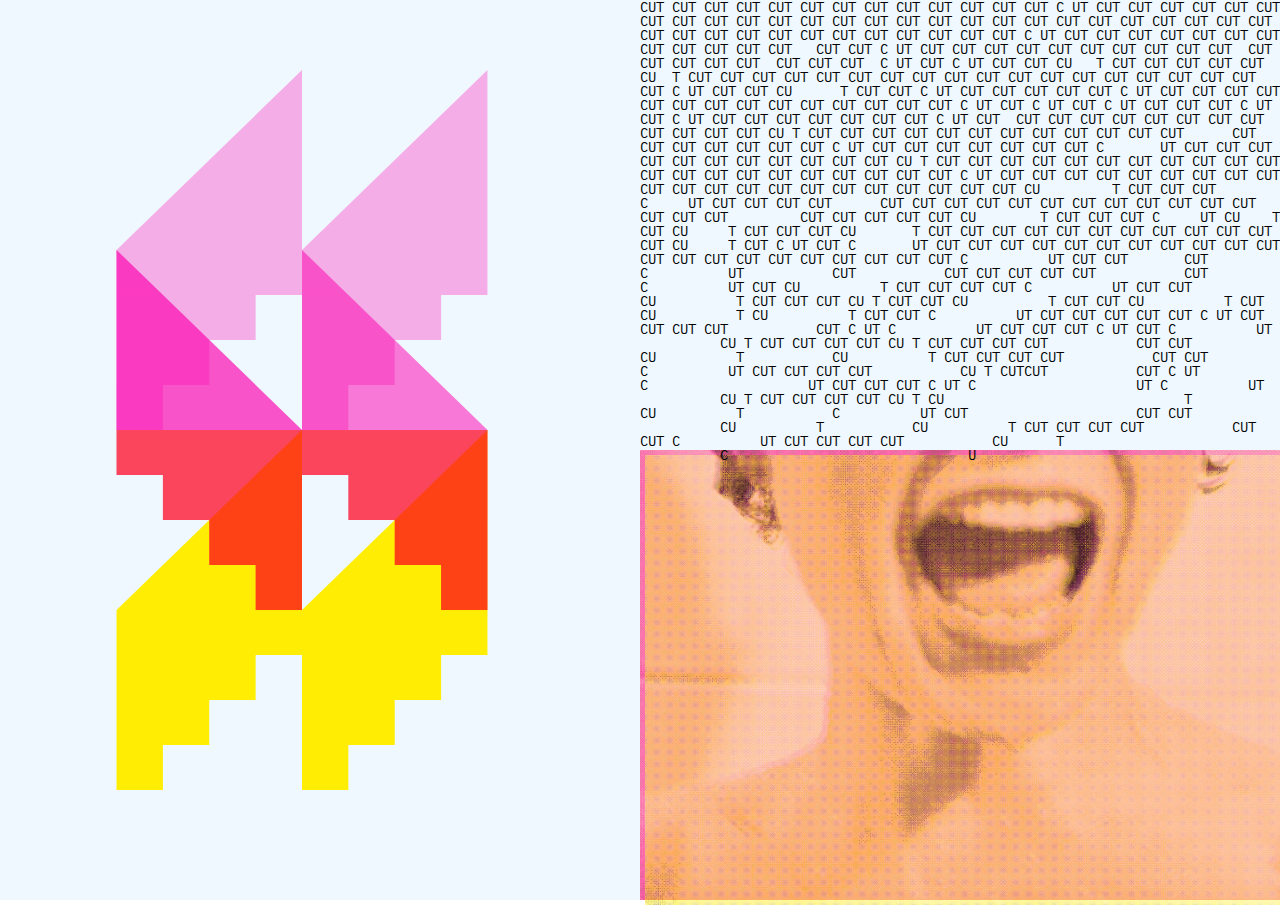
==== index.html @ f13eb5d1 "redesigned with flex instead of grid" ====
<!DOCTYPE html>
<html lang="en">
  <head>
    <meta charset="UTF-8" />
    <meta http-equiv="X-UA-Compatible" content="IE=edge" />
    <meta name="viewport" content="width=device-width, initial-scale=1.0" />
    <link rel="stylesheet" href="css/reset.css" />
    <link rel="stylesheet" href="css/styles.css" />

<title>knife</title>

<link rel="preconnect" href="https://fonts.googleapis.com">
<link rel="preconnect" href="https://fonts.gstatic.com" crossorigin>
<link href="https://fonts.googleapis.com/css2?family=IBM+Plex+Mono:wght@300&display=swap" rel="stylesheet">
  
<body>
    <div class="content-left">
      <svg id="knife" width="80vw" height="80vh" viewBox="0 0 205.38 398.67">
  
  <rect class="yellow" y="373.75" width="25.67" height="24.92"/>
    <rect class="yellow" y="348.84" width="51.34" height="24.92"/>
    <rect class="yellow" y="323.92" width="77.02" height="24.92"/>
    <rect class="yellow" y="299" width="102.69" height="24.92"/>
    <polygon class="yellow" points="0 299 102.69 299 102.69 199.34 0 299"/>
    <rect class="yellow" x="102.69" y="373.75" width="25.67" height="24.92"/>
    <rect class="yellow" x="102.69" y="348.84" width="51.34" height="24.92"/>
    <rect class="yellow" x="102.69" y="323.92" width="77.02" height="24.92"/>
    <rect class="yellow" x="102.69" y="299" width="102.69" height="24.92"/>
    <polygon class="yellow" points="102.69 299 205.38 299 205.38 199.34 102.69 299"/>
  
  <rect class="pink" x="77.02" y="274.09" width="25.67" height="24.92"/>
    <rect class="pink" x="51.34" y="249.17" width="51.34" height="24.92"/>
    <rect class="pink" x="25.67" y="224.25" width="77.02" height="24.92"/>
    <rect class="pink" y="199.34" width="102.69" height="24.92"/>
    <polygon class="pink" points="0 199.34 102.69 199.34 0 99.67 0 199.34"/>
    <rect class="pink" x="179.7" y="274.09" width="25.67" height="24.92"/>
    <rect class="pink" x="154.03" y="249.17" width="51.34" height="24.92"/>
    <rect class="pink" x="128.36" y="224.25" width="77.02" height="24.92"/>
    <rect class="pink" x="102.69" y="199.34" width="102.69" height="24.92"/>
    <polygon class="pink" points="102.69 199.34 205.38 199.34 102.69 99.67 102.69 199.34"/>

  <polygon class="pink" points="0 199.34 102.69 199.34 0 99.67 0 199.34"/>
    <rect class="pink" y="174.42" width="25.67" height="24.92"/>
    <rect class="pink" y="149.5" width="51.34" height="24.92"/>
    <rect class="pink" y="124.58" width="77.02" height="24.92"/>
    <rect class="pink" y="99.67" width="102.69" height="24.92"/>
    <polygon class="pink" points="102.69 0 0 99.67 102.69 99.67 102.69 0"/>
  
  <polygon class="pink" points="102.69 199.34 205.38 199.34 102.69 99.67 102.69 199.34"/>
  <rect class="pink" x="102.69" y="174.42" width="25.67" height="24.92"/>
  <rect class="pink" x="102.69" y="149.5" width="51.34" height="24.92"/>
  <rect class="pink" x="102.69" y="124.58" width="77.02" height="24.92"/>
  <rect class="pink" x="102.69" y="99.67" width="102.69" height="24.92"/>
  <polygon class="pink" points="205.38 0 102.69 99.67 205.38 99.67 205.38 0"/>
  <polyline class="pink" points="102.69 199.34 0 199.34 0 99.67"/>
  
  <rect class="orange" x="77.02" y="274.09" width="25.67" height="24.92"/>
  <rect class="orange" x="51.34" y="249.17" width="51.34" height="24.92"/>
  <rect class="orange" x="25.67" y="224.25" width="77.02" height="24.92"/>
  <rect class="orange" y="199.34" width="102.69" height="24.92"/>
  <rect class="orange" x="179.7" y="274.09" width="25.67" height="24.92"/>
  <rect class="orange" x="154.03" y="249.17" width="51.34" height="24.92"/>
  <rect class="orange" x="128.36" y="224.25" width="77.02" height="24.92"/>
  <rect class="orange" x="102.69" y="199.34" width="102.69" height="24.92"/>

      </svg>
    </div>

    <div class="outer">
      <div class="cut">CUT CUT CUT CUT CUT CUT CUT CUT CUT CUT CUT CUT CUT C
          UT CUT CUT CUT CUT CUT CUT CUT CUT CUT CUT CUT CUT CUT CUT CUT CUT CUT CUT 
          CUT CUT CUT CUT CUT CUT CUT CUT CUT CUT CUT CUT CUT CUT CUT CUT CUT CUT CUT CUT C&nbspUT CUT CUT CUT 
          CUT CUT CUT CUT CUT CUT CUT CUT CUT &nbsp CUT CUT C&nbspUT CUT CUT CUT CUT CUT CUT CUT CUT CUT CUT &nbspCUT 
          CUT CUT CUT CUT &nbspCUT CUT CUT&nbsp C&nbspUT CUT C&nbspUT CUT CUT CU&nbsp&nbsp&nbspT CUT CUT CUT CUT CUT CU&nbsp&nbspT CUT 
          CUT CUT CUT CUT CUT CUT CUT CUT CUT CUT CUT CUT CUT CUT CUT CUT CUT CUT C&nbspUT CUT CUT CU&nbsp&nbsp&nbsp&nbsp&nbsp&nbspT 
          CUT CUT C&nbspUT CUT CUT CUT CUT CUT C&nbspUT CUT CUT CUT CUT CUT CUT CUT CUT CUT CUT CUT CUT CUT CUT C
          UT CUT C&nbspUT CUT C&nbspUT CUT CUT CUT C&nbspUT CUT C&nbspUT CUT CUT CUT CUT 
          CUT CUT CUT C&nbspUT CUT&nbsp CUT CUT CUT CUT CUT CUT CUT CUT CUT CUT CUT CUT CU
          T CUT CUT CUT CUT CUT CUT CUT CUT CUT CUT CUT CUT&nbsp&nbsp&nbsp&nbsp&nbsp&nbspCUT CUT CUT CUT CUT CUT CUT C
          UT CUT CUT CUT CUT CUT CUT CUT C&nbsp&nbsp&nbsp&nbsp&nbsp&nbsp&nbspUT CUT CUT CUT CUT CUT CUT CUT CUT CUT CUT CUT CU
          T CUT CUT CUT CUT CUT CUT CUT CUT CUT CUT CUT CUT CUT CUT CUT CUT CUT CUT CUT CUT CUT C
          UT CUT CUT CUT CUT CUT CUT CUT CUT CUT CUT CUT CUT CUT CUT CUT CUT CUT CUT CUT CUT CUT CU
          &nbsp&nbsp&nbsp&nbsp&nbsp&nbsp&nbsp&nbspT CUT CUT CUT C&nbsp&nbsp&nbsp&nbsp&nbspUT CUT CUT CUT CUT 
          &nbsp&nbsp&nbsp&nbsp&nbspCUT CUT CUT CUT CUT CUT CUT CUT CUT CUT CUT CUT CUT CUT 
          CUT &nbsp&nbsp&nbsp&nbsp&nbsp&nbsp&nbsp
          CUT CUT CUT CUT CUT CU&nbsp&nbsp&nbsp&nbsp&nbsp&nbsp&nbsp&nbspT CUT CUT CUT C&nbsp&nbsp&nbsp&nbsp&nbspUT CU&nbsp&nbsp&nbsp&nbspT CUT CU&nbsp&nbsp&nbsp&nbsp&nbspT CUT CUT CUT CU&nbsp&nbsp&nbsp&nbsp&nbsp&nbsp&nbspT CUT CUT CUT CUT CUT CUT 
          CUT CUT CUT 
          CUT CUT CUT CU&nbsp&nbsp&nbsp&nbsp&nbspT CUT C&nbspUT CUT C&nbsp&nbsp&nbsp&nbsp&nbsp&nbsp&nbspUT CUT CUT CUT CUT CUT CUT CUT CUT CUT CUT CUT CUT CUT CUT CUT CUT CUT CUT 
          CUT CUT CUT C&nbsp&nbsp&nbsp&nbsp&nbsp&nbsp&nbsp&nbsp&nbsp&nbspUT CUT CUT &nbsp&nbsp&nbsp&nbsp&nbsp&nbspCUT C&nbsp&nbsp&nbsp&nbsp&nbsp&nbsp&nbsp&nbsp&nbsp&nbspUT &nbsp&nbsp&nbsp&nbsp&nbsp&nbsp&nbsp&nbsp&nbsp&nbspCUT&nbsp&nbsp&nbsp&nbsp&nbsp&nbsp&nbsp&nbsp&nbsp&nbsp
          CUT CUT CUT CUT CUT&nbsp&nbsp&nbsp&nbsp&nbsp&nbsp&nbsp&nbsp&nbsp&nbsp CUT C&nbsp&nbsp&nbsp&nbsp&nbsp&nbsp&nbsp&nbsp&nbsp&nbspUT CUT CU&nbsp&nbsp&nbsp&nbsp&nbsp&nbsp&nbsp&nbsp&nbsp&nbspT CUT CUT CUT CUT C&nbsp&nbsp&nbsp&nbsp&nbsp&nbsp&nbsp&nbsp&nbsp&nbspUT CUT CUT CU&nbsp&nbsp&nbsp&nbsp&nbsp&nbsp&nbsp&nbsp&nbsp&nbspT CUT CUT CUT CU
          T CUT CUT CU&nbsp&nbsp&nbsp&nbsp&nbsp&nbsp&nbsp&nbsp&nbsp&nbspT CUT CUT CU&nbsp&nbsp&nbsp&nbsp&nbsp&nbsp&nbsp&nbsp&nbsp&nbspT CUT CU&nbsp&nbsp&nbsp&nbsp&nbsp&nbsp&nbsp&nbsp&nbsp&nbspT CU&nbsp&nbsp&nbsp&nbsp&nbsp&nbsp&nbsp&nbsp&nbsp&nbspT	 CUT CUT C&nbsp&nbsp&nbsp&nbsp&nbsp&nbsp&nbsp&nbsp&nbsp&nbspUT CUT CUT 					CUT CUT CUT C
          UT CUT CUT CUT 	CUT&nbsp&nbsp&nbsp&nbsp&nbsp&nbsp&nbsp&nbsp&nbsp&nbsp CUT C	UT C&nbsp&nbsp&nbsp&nbsp&nbsp&nbsp&nbsp&nbsp&nbsp&nbspUT CUT CUT CUT C	UT CUT C&nbsp&nbsp&nbsp&nbsp&nbsp&nbsp&nbsp&nbsp&nbsp&nbspUT &nbsp&nbsp&nbsp&nbsp&nbsp&nbsp&nbsp&nbsp&nbsp&nbspCU		T CUT CUT CUT CUT CU
          T CUT CUT CUT CUT&nbsp&nbsp&nbsp&nbsp&nbsp&nbsp&nbsp&nbsp&nbsp&nbsp CUT CUT CU&nbsp&nbsp&nbsp&nbsp&nbsp&nbsp&nbsp&nbsp&nbsp&nbspT &nbsp&nbsp&nbsp&nbsp&nbsp&nbsp&nbsp&nbsp&nbsp&nbspCU&nbsp&nbsp&nbsp&nbsp&nbsp&nbsp&nbsp&nbsp&nbsp&nbspT CUT CUT CUT CUT&nbsp&nbsp&nbsp&nbsp&nbsp&nbsp&nbsp&nbsp&nbsp&nbsp CUT 	CUT C&nbsp&nbsp&nbsp&nbsp&nbsp&nbsp&nbsp&nbsp&nbsp&nbspUT CUT CUT CUT CUT&nbsp&nbsp&nbsp&nbsp&nbsp&nbsp&nbsp&nbsp&nbsp&nbsp
           CU				T CUTCUT&nbsp&nbsp&nbsp&nbsp&nbsp&nbsp&nbsp&nbsp&nbsp&nbsp CUT C	UT C&nbsp&nbsp&nbsp&nbsp&nbsp&nbsp&nbsp&nbsp&nbsp&nbsp&nbsp&nbsp&nbsp&nbsp&nbsp&nbsp&nbsp&nbsp&nbsp&nbspUT CUT CUT CUT C	UT C&nbsp&nbsp&nbsp&nbsp&nbsp&nbsp&nbsp&nbsp&nbsp&nbsp&nbsp&nbsp&nbsp&nbsp&nbsp&nbsp&nbsp&nbsp&nbsp&nbspUT C&nbsp&nbsp&nbsp&nbsp&nbsp&nbsp&nbsp&nbsp&nbsp&nbspUT &nbsp&nbsp&nbsp&nbsp&nbsp&nbsp&nbsp&nbsp&nbsp&nbspCU		T CUT CUT CUT CUT CU
           T CU&nbsp&nbsp&nbsp&nbsp&nbsp&nbsp&nbsp&nbsp&nbsp&nbsp&nbsp&nbsp&nbsp&nbsp&nbsp&nbsp&nbsp&nbsp&nbsp&nbsp&nbsp&nbsp&nbsp&nbsp&nbsp&nbsp&nbsp&nbsp&nbsp&nbspT CU&nbsp&nbsp&nbsp&nbsp&nbsp&nbsp&nbsp&nbsp&nbsp&nbspT&nbsp&nbsp&nbsp&nbsp&nbsp&nbsp&nbsp&nbsp&nbsp&nbsp C&nbsp&nbsp&nbsp&nbsp&nbsp&nbsp&nbsp&nbsp&nbsp&nbspUT CUT&nbsp&nbsp&nbsp&nbsp&nbsp&nbsp&nbsp&nbsp&nbsp&nbsp&nbsp&nbsp&nbsp&nbsp&nbsp&nbsp&nbsp&nbsp&nbsp&nbsp CUT CUT &nbsp&nbsp&nbsp&nbsp&nbsp&nbsp&nbsp&nbsp&nbsp&nbspCU&nbsp&nbsp&nbsp&nbsp&nbsp&nbsp&nbsp&nbsp&nbsp&nbspT &nbsp&nbsp&nbsp&nbsp&nbsp&nbsp&nbsp&nbsp&nbsp&nbspCU&nbsp&nbsp&nbsp&nbsp&nbsp&nbsp&nbsp&nbsp&nbsp&nbspT CUT CUT CUT CUT&nbsp&nbsp&nbsp&nbsp&nbsp&nbsp&nbsp&nbsp&nbsp&nbsp CUT 	CUT C&nbsp&nbsp&nbsp&nbsp&nbsp&nbsp&nbsp&nbsp&nbsp&nbspUT CUT CUT CUT CUT&nbsp&nbsp&nbsp&nbsp&nbsp&nbsp&nbsp&nbsp&nbsp&nbsp
            CU				&nbsp&nbsp&nbsp&nbsp
            T &nbsp&nbsp&nbsp&nbsp&nbsp&nbsp&nbsp&nbsp&nbsp&nbspC&nbsp&nbsp&nbsp&nbsp&nbsp&nbsp&nbsp&nbsp&nbsp&nbsp&nbsp&nbsp&nbsp&nbsp&nbsp&nbsp&nbsp&nbsp&nbsp&nbsp&nbsp&nbsp&nbsp&nbsp&nbsp&nbsp&nbsp&nbsp&nbsp&nbspU&nbsp&nbsp&nbsp&nbsp&nbsp&nbsp&nbsp&nbsp&nbsp&nbsp&nbsp&nbsp&nbsp&nbsp&nbsp&nbsp&nbsp&nbsp&nbsp&nbsp&nbsp&nbsp&nbsp&nbsp&nbsp&nbsp&nbsp&nbsp&nbsp&nbsp&nbsp&nbsp&nbsp&nbsp&nbsp&nbsp&nbsp&nbsp&nbsp&nbsp&nbsp&nbsp&nbsp&nbsp&nbsp&nbsp&nbsp&nbsp&nbsp&nbsp</div>
        </div>
      <!-- </div> -->
    <div class="inner-pink">
      <img class="scream-pink" src="img/pink-scream.png" />
      <div class="inner-yellow">
      <img class="scream-yellow" src="img/yellow-scream.png" />
    </div>
  </div>

  </body>
</html>
---- css/styles.css ----
body {
    /* cursor: url('knife-smaller.png'), auto !important; */
    display: flex;
    font-family: 'IBM Plex Mono', monospace;
    font-size: 14px;
}

.content-left{
    width: 50vw;
    height: 100vh;
    background-color: aliceblue;

}

.outer{
    height: 100vh;
    width: 50vw;
    background-color: aliceblue;
    flex-direction: column;
    display: flex;
    flex-direction: column;
}

.inner-pink{
    position: absolute; bottom: 0; right: 0;
    background-color: #ff5aac;
    height: 50vh;
    width: 50vw;
}

.inner-yellow{
    position: absolute; bottom: 0; right: 0;
    background-color: rgba(224, 231, 34, .1);
    height: 50vh;
    width: 50vw;
}

.cut{
    z-index: 100;
    height: inherit;
}

#knife {
    transform: translate(-210px, 70px); 
  }

.scream-pink{
    display: flex;
    /* can't figure out aspect ratio */
    /* max-width:800px;
    max-height:600px; */
    opacity: .5;
    width: 100%;
    height: 50vh;
  }


  .scream-yellow{
    transform: translate(5px, 5px);
    display: flex;
    opacity: .5;
    width: 100%;
    height: 50vh;
  }

  .inner-yellow:hover{
    opacity: 0;
    transition: 0.5s;
  }

.yellow{
    fill: #ffee00;
    opacity: .99;
}

.pink{
    fill:#ff00ae;
    opacity: .3;
}

.orange{
    fill:#ff0000;
    opacity: .6;
}
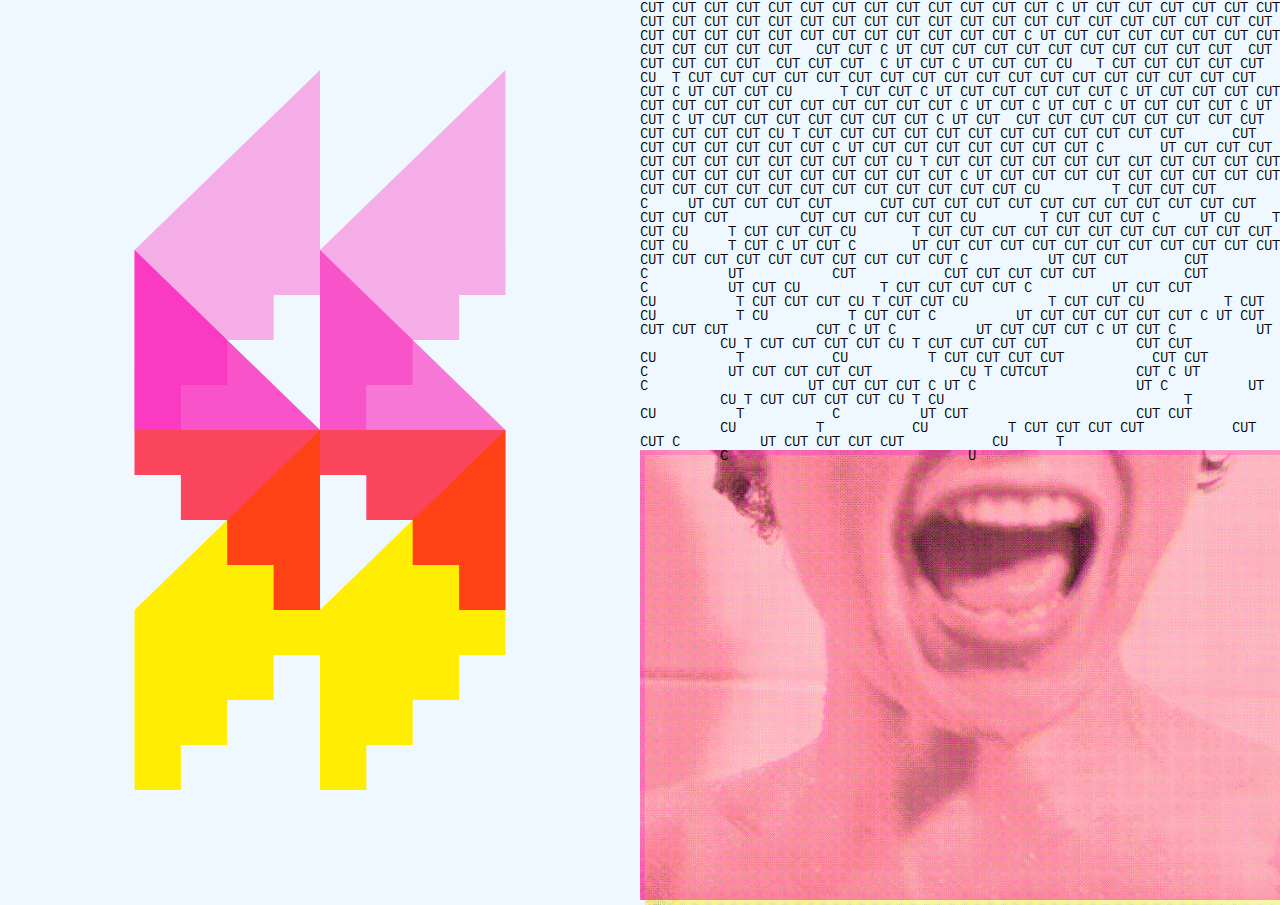
==== commit a42e2677: "added media query" ====
--- a/index.html
+++ b/index.html
@@ -14,6 +14,7 @@
 <link href="https://fonts.googleapis.com/css2?family=IBM+Plex+Mono:wght@300&display=swap" rel="stylesheet">
   
 <body>
+  <div class="desktop">
     <div class="content-left">
       <svg id="knife" width="80vw" height="80vh" viewBox="0 0 205.38 398.67">
   
@@ -65,7 +66,6 @@
 
       </svg>
     </div>
-
     <div class="outer">
       <div class="cut">CUT CUT CUT CUT CUT CUT CUT CUT CUT CUT CUT CUT CUT C
           UT CUT CUT CUT CUT CUT CUT CUT CUT CUT CUT CUT CUT CUT CUT CUT CUT CUT CUT 
@@ -96,13 +96,14 @@
             CU				&nbsp&nbsp&nbsp&nbsp
             T &nbsp&nbsp&nbsp&nbsp&nbsp&nbsp&nbsp&nbsp&nbsp&nbspC&nbsp&nbsp&nbsp&nbsp&nbsp&nbsp&nbsp&nbsp&nbsp&nbsp&nbsp&nbsp&nbsp&nbsp&nbsp&nbsp&nbsp&nbsp&nbsp&nbsp&nbsp&nbsp&nbsp&nbsp&nbsp&nbsp&nbsp&nbsp&nbsp&nbspU&nbsp&nbsp&nbsp&nbsp&nbsp&nbsp&nbsp&nbsp&nbsp&nbsp&nbsp&nbsp&nbsp&nbsp&nbsp&nbsp&nbsp&nbsp&nbsp&nbsp&nbsp&nbsp&nbsp&nbsp&nbsp&nbsp&nbsp&nbsp&nbsp&nbsp&nbsp&nbsp&nbsp&nbsp&nbsp&nbsp&nbsp&nbsp&nbsp&nbsp&nbsp&nbsp&nbsp&nbsp&nbsp&nbsp&nbsp&nbsp&nbsp&nbsp</div>
         </div>
-      <!-- </div> -->
     <div class="inner-pink">
       <img class="scream-pink" src="img/pink-scream.png" />
       <div class="inner-yellow">
       <img class="scream-yellow" src="img/yellow-scream.png" />
     </div>
   </div>
+</div>
 
-  </body>
+
+</body>
 </html>
--- a/css/styles.css
+++ b/css/styles.css
@@ -1,5 +1,6 @@
 body {
     /* cursor: url('knife-smaller.png'), auto !important; */
+    background-color: aliceblue;
     display: flex;
     font-family: 'IBM Plex Mono', monospace;
     font-size: 14px;
@@ -9,19 +10,21 @@
     width: 50vw;
     height: 100vh;
     background-color: aliceblue;
+    flex-direction: row;
+    display: flex;
+    float:left ;
 
 }
 
 .outer{
     height: 100vh;
     width: 50vw;
-    background-color: aliceblue;
-    flex-direction: column;
-    display: flex;
-    flex-direction: column;
+    float: right;
+
 }
 
 .inner-pink{
+    z-index: -2;
     position: absolute; bottom: 0; right: 0;
     background-color: #ff5aac;
     height: 50vh;
@@ -29,6 +32,7 @@
 }
 
 .inner-yellow{
+    z-index: -2;
     position: absolute; bottom: 0; right: 0;
     background-color: rgba(224, 231, 34, .1);
     height: 50vh;
@@ -37,11 +41,10 @@
 
 .cut{
     z-index: 100;
-    height: inherit;
 }
 
 #knife {
-    transform: translate(-210px, 70px); 
+    transform: translate(0px, 70px); 
   }
 
 .scream-pink{
@@ -83,3 +86,82 @@
     opacity: .6;
 }
 
+@media (max-width: 800px){
+
+    body{
+        background-color: black;
+    }
+
+    #knife{
+    transform: translate(70px, 20px); 
+    background-color: black;
+
+    }
+
+    .content-left{
+        background-color: black;
+        display: flex;
+        justify-content: center;
+        flex-direction: column;
+        width: 100vw;     
+    }
+
+    .outer{
+        display: flex;
+        flex-direction: column;
+        width: 100vw;
+        max-height: 400px;
+        color: white;
+    }
+
+    .scream-pink{
+        display: flex;
+        flex-direction: column;
+        opacity: .5;
+        width: 100vw;
+        height: auto;
+      }
+    
+    
+      .scream-yellow{
+        transform: translate(5px, 5px);
+        display: flex;
+        flex-direction: column;
+        opacity: .5;
+        width: 100vw;
+        height: auto;
+      }
+      .inner-pink{
+        display: flex;
+        flex-direction: column;
+        position: relative; bottom: 0;
+        background-color: #ccff00;
+        height: auto;
+        width: 100vw;
+    }
+    
+    .inner-yellow{
+        display: flex;
+        flex-direction: column;
+        position: absolute; bottom: 0;
+        background-color: #ccff00;
+        height: auto;
+        width: 100vw;
+    }
+
+    .yellow{
+        fill: #ccff00;
+        /* opacity: .8; */
+    }
+    
+    .pink{
+        fill: white;
+        opacity: .6;
+    }
+    
+    .orange{
+        fill: grey;
+        opacity: .6;
+    }
+
+}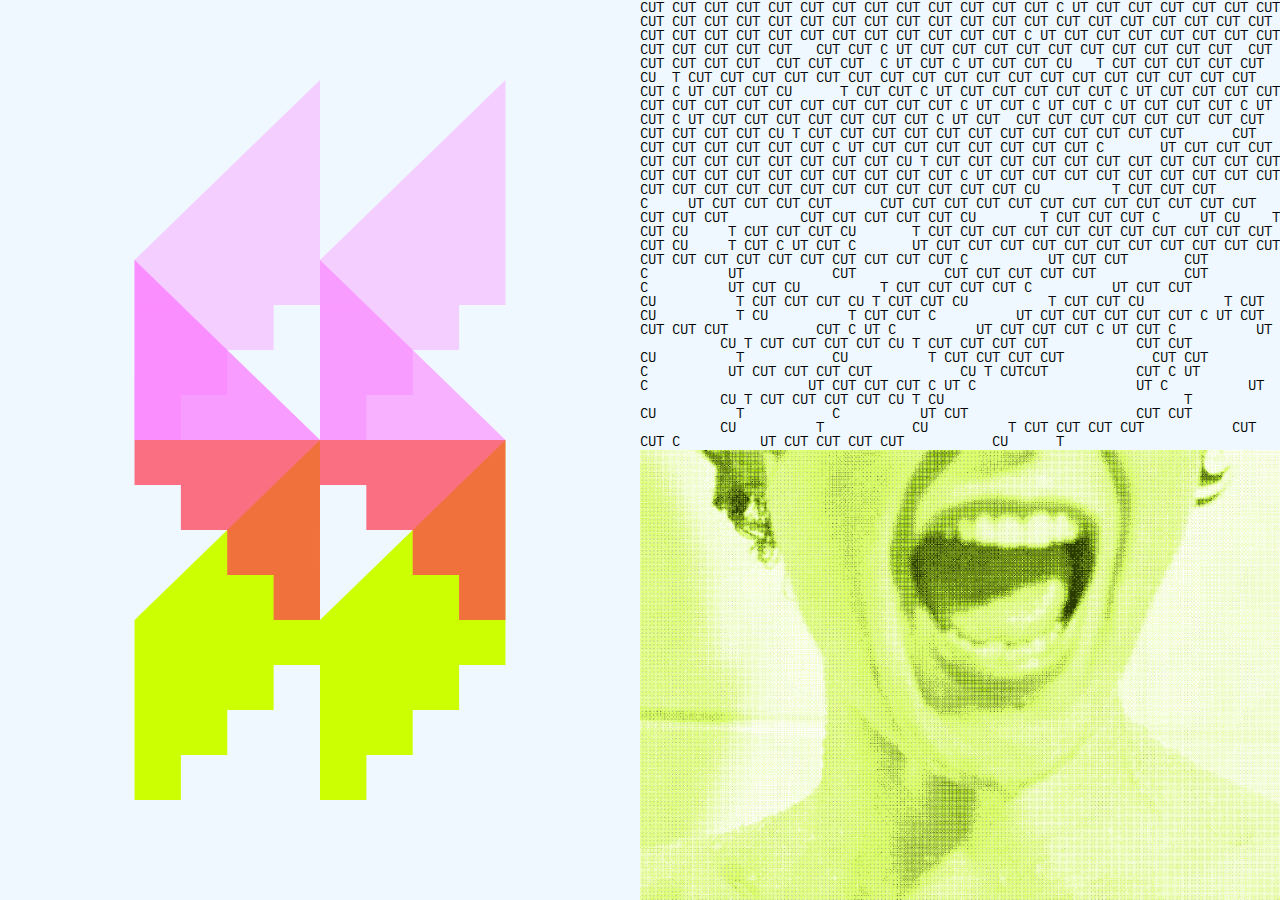
==== commit f5ce332a: "added scroll + gradient hover" ====
--- a/index.html
+++ b/index.html
@@ -1,3 +1,4 @@
+
 <!DOCTYPE html>
 <html lang="en">
   <head>
@@ -12,98 +13,164 @@
 <link rel="preconnect" href="https://fonts.googleapis.com">
 <link rel="preconnect" href="https://fonts.gstatic.com" crossorigin>
 <link href="https://fonts.googleapis.com/css2?family=IBM+Plex+Mono:wght@300&display=swap" rel="stylesheet">
-  
-<body>
-  <div class="desktop">
-    <div class="content-left">
-      <svg id="knife" width="80vw" height="80vh" viewBox="0 0 205.38 398.67">
-  
-  <rect class="yellow" y="373.75" width="25.67" height="24.92"/>
-    <rect class="yellow" y="348.84" width="51.34" height="24.92"/>
-    <rect class="yellow" y="323.92" width="77.02" height="24.92"/>
-    <rect class="yellow" y="299" width="102.69" height="24.92"/>
-    <polygon class="yellow" points="0 299 102.69 299 102.69 199.34 0 299"/>
-    <rect class="yellow" x="102.69" y="373.75" width="25.67" height="24.92"/>
-    <rect class="yellow" x="102.69" y="348.84" width="51.34" height="24.92"/>
-    <rect class="yellow" x="102.69" y="323.92" width="77.02" height="24.92"/>
-    <rect class="yellow" x="102.69" y="299" width="102.69" height="24.92"/>
-    <polygon class="yellow" points="102.69 299 205.38 299 205.38 199.34 102.69 299"/>
-  
-  <rect class="pink" x="77.02" y="274.09" width="25.67" height="24.92"/>
-    <rect class="pink" x="51.34" y="249.17" width="51.34" height="24.92"/>
-    <rect class="pink" x="25.67" y="224.25" width="77.02" height="24.92"/>
-    <rect class="pink" y="199.34" width="102.69" height="24.92"/>
-    <polygon class="pink" points="0 199.34 102.69 199.34 0 99.67 0 199.34"/>
-    <rect class="pink" x="179.7" y="274.09" width="25.67" height="24.92"/>
-    <rect class="pink" x="154.03" y="249.17" width="51.34" height="24.92"/>
-    <rect class="pink" x="128.36" y="224.25" width="77.02" height="24.92"/>
-    <rect class="pink" x="102.69" y="199.34" width="102.69" height="24.92"/>
-    <polygon class="pink" points="102.69 199.34 205.38 199.34 102.69 99.67 102.69 199.34"/>
-
-  <polygon class="pink" points="0 199.34 102.69 199.34 0 99.67 0 199.34"/>
-    <rect class="pink" y="174.42" width="25.67" height="24.92"/>
-    <rect class="pink" y="149.5" width="51.34" height="24.92"/>
-    <rect class="pink" y="124.58" width="77.02" height="24.92"/>
-    <rect class="pink" y="99.67" width="102.69" height="24.92"/>
-    <polygon class="pink" points="102.69 0 0 99.67 102.69 99.67 102.69 0"/>
-  
-  <polygon class="pink" points="102.69 199.34 205.38 199.34 102.69 99.67 102.69 199.34"/>
-  <rect class="pink" x="102.69" y="174.42" width="25.67" height="24.92"/>
-  <rect class="pink" x="102.69" y="149.5" width="51.34" height="24.92"/>
-  <rect class="pink" x="102.69" y="124.58" width="77.02" height="24.92"/>
-  <rect class="pink" x="102.69" y="99.67" width="102.69" height="24.92"/>
-  <polygon class="pink" points="205.38 0 102.69 99.67 205.38 99.67 205.38 0"/>
-  <polyline class="pink" points="102.69 199.34 0 199.34 0 99.67"/>
-  
-  <rect class="orange" x="77.02" y="274.09" width="25.67" height="24.92"/>
-  <rect class="orange" x="51.34" y="249.17" width="51.34" height="24.92"/>
-  <rect class="orange" x="25.67" y="224.25" width="77.02" height="24.92"/>
-  <rect class="orange" y="199.34" width="102.69" height="24.92"/>
-  <rect class="orange" x="179.7" y="274.09" width="25.67" height="24.92"/>
-  <rect class="orange" x="154.03" y="249.17" width="51.34" height="24.92"/>
-  <rect class="orange" x="128.36" y="224.25" width="77.02" height="24.92"/>
-  <rect class="orange" x="102.69" y="199.34" width="102.69" height="24.92"/>
-
-      </svg>
-    </div>
-    <div class="outer">
-      <div class="cut">CUT CUT CUT CUT CUT CUT CUT CUT CUT CUT CUT CUT CUT C
-          UT CUT CUT CUT CUT CUT CUT CUT CUT CUT CUT CUT CUT CUT CUT CUT CUT CUT CUT 
-          CUT CUT CUT CUT CUT CUT CUT CUT CUT CUT CUT CUT CUT CUT CUT CUT CUT CUT CUT CUT C&nbspUT CUT CUT CUT 
-          CUT CUT CUT CUT CUT CUT CUT CUT CUT &nbsp CUT CUT C&nbspUT CUT CUT CUT CUT CUT CUT CUT CUT CUT CUT &nbspCUT 
-          CUT CUT CUT CUT &nbspCUT CUT CUT&nbsp C&nbspUT CUT C&nbspUT CUT CUT CU&nbsp&nbsp&nbspT CUT CUT CUT CUT CUT CU&nbsp&nbspT CUT 
-          CUT CUT CUT CUT CUT CUT CUT CUT CUT CUT CUT CUT CUT CUT CUT CUT CUT CUT C&nbspUT CUT CUT CU&nbsp&nbsp&nbsp&nbsp&nbsp&nbspT 
-          CUT CUT C&nbspUT CUT CUT CUT CUT CUT C&nbspUT CUT CUT CUT CUT CUT CUT CUT CUT CUT CUT CUT CUT CUT CUT C
-          UT CUT C&nbspUT CUT C&nbspUT CUT CUT CUT C&nbspUT CUT C&nbspUT CUT CUT CUT CUT 
-          CUT CUT CUT C&nbspUT CUT&nbsp CUT CUT CUT CUT CUT CUT CUT CUT CUT CUT CUT CUT CU
-          T CUT CUT CUT CUT CUT CUT CUT CUT CUT CUT CUT CUT&nbsp&nbsp&nbsp&nbsp&nbsp&nbspCUT CUT CUT CUT CUT CUT CUT C
-          UT CUT CUT CUT CUT CUT CUT CUT C&nbsp&nbsp&nbsp&nbsp&nbsp&nbsp&nbspUT CUT CUT CUT CUT CUT CUT CUT CUT CUT CUT CUT CU
-          T CUT CUT CUT CUT CUT CUT CUT CUT CUT CUT CUT CUT CUT CUT CUT CUT CUT CUT CUT CUT CUT C
-          UT CUT CUT CUT CUT CUT CUT CUT CUT CUT CUT CUT CUT CUT CUT CUT CUT CUT CUT CUT CUT CUT CU
-          &nbsp&nbsp&nbsp&nbsp&nbsp&nbsp&nbsp&nbspT CUT CUT CUT C&nbsp&nbsp&nbsp&nbsp&nbspUT CUT CUT CUT CUT 
-          &nbsp&nbsp&nbsp&nbsp&nbspCUT CUT CUT CUT CUT CUT CUT CUT CUT CUT CUT CUT CUT CUT 
-          CUT &nbsp&nbsp&nbsp&nbsp&nbsp&nbsp&nbsp
-          CUT CUT CUT CUT CUT CU&nbsp&nbsp&nbsp&nbsp&nbsp&nbsp&nbsp&nbspT CUT CUT CUT C&nbsp&nbsp&nbsp&nbsp&nbspUT CU&nbsp&nbsp&nbsp&nbspT CUT CU&nbsp&nbsp&nbsp&nbsp&nbspT CUT CUT CUT CU&nbsp&nbsp&nbsp&nbsp&nbsp&nbsp&nbspT CUT CUT CUT CUT CUT CUT 
-          CUT CUT CUT 
-          CUT CUT CUT CU&nbsp&nbsp&nbsp&nbsp&nbspT CUT C&nbspUT CUT C&nbsp&nbsp&nbsp&nbsp&nbsp&nbsp&nbspUT CUT CUT CUT CUT CUT CUT CUT CUT CUT CUT CUT CUT CUT CUT CUT CUT CUT CUT 
-          CUT CUT CUT C&nbsp&nbsp&nbsp&nbsp&nbsp&nbsp&nbsp&nbsp&nbsp&nbspUT CUT CUT &nbsp&nbsp&nbsp&nbsp&nbsp&nbspCUT C&nbsp&nbsp&nbsp&nbsp&nbsp&nbsp&nbsp&nbsp&nbsp&nbspUT &nbsp&nbsp&nbsp&nbsp&nbsp&nbsp&nbsp&nbsp&nbsp&nbspCUT&nbsp&nbsp&nbsp&nbsp&nbsp&nbsp&nbsp&nbsp&nbsp&nbsp
-          CUT CUT CUT CUT CUT&nbsp&nbsp&nbsp&nbsp&nbsp&nbsp&nbsp&nbsp&nbsp&nbsp CUT C&nbsp&nbsp&nbsp&nbsp&nbsp&nbsp&nbsp&nbsp&nbsp&nbspUT CUT CU&nbsp&nbsp&nbsp&nbsp&nbsp&nbsp&nbsp&nbsp&nbsp&nbspT CUT CUT CUT CUT C&nbsp&nbsp&nbsp&nbsp&nbsp&nbsp&nbsp&nbsp&nbsp&nbspUT CUT CUT CU&nbsp&nbsp&nbsp&nbsp&nbsp&nbsp&nbsp&nbsp&nbsp&nbspT CUT CUT CUT CU
-          T CUT CUT CU&nbsp&nbsp&nbsp&nbsp&nbsp&nbsp&nbsp&nbsp&nbsp&nbspT CUT CUT CU&nbsp&nbsp&nbsp&nbsp&nbsp&nbsp&nbsp&nbsp&nbsp&nbspT CUT CU&nbsp&nbsp&nbsp&nbsp&nbsp&nbsp&nbsp&nbsp&nbsp&nbspT CU&nbsp&nbsp&nbsp&nbsp&nbsp&nbsp&nbsp&nbsp&nbsp&nbspT	 CUT CUT C&nbsp&nbsp&nbsp&nbsp&nbsp&nbsp&nbsp&nbsp&nbsp&nbspUT CUT CUT 					CUT CUT CUT C
-          UT CUT CUT CUT 	CUT&nbsp&nbsp&nbsp&nbsp&nbsp&nbsp&nbsp&nbsp&nbsp&nbsp CUT C	UT C&nbsp&nbsp&nbsp&nbsp&nbsp&nbsp&nbsp&nbsp&nbsp&nbspUT CUT CUT CUT C	UT CUT C&nbsp&nbsp&nbsp&nbsp&nbsp&nbsp&nbsp&nbsp&nbsp&nbspUT &nbsp&nbsp&nbsp&nbsp&nbsp&nbsp&nbsp&nbsp&nbsp&nbspCU		T CUT CUT CUT CUT CU
-          T CUT CUT CUT CUT&nbsp&nbsp&nbsp&nbsp&nbsp&nbsp&nbsp&nbsp&nbsp&nbsp CUT CUT CU&nbsp&nbsp&nbsp&nbsp&nbsp&nbsp&nbsp&nbsp&nbsp&nbspT &nbsp&nbsp&nbsp&nbsp&nbsp&nbsp&nbsp&nbsp&nbsp&nbspCU&nbsp&nbsp&nbsp&nbsp&nbsp&nbsp&nbsp&nbsp&nbsp&nbspT CUT CUT CUT CUT&nbsp&nbsp&nbsp&nbsp&nbsp&nbsp&nbsp&nbsp&nbsp&nbsp CUT 	CUT C&nbsp&nbsp&nbsp&nbsp&nbsp&nbsp&nbsp&nbsp&nbsp&nbspUT CUT CUT CUT CUT&nbsp&nbsp&nbsp&nbsp&nbsp&nbsp&nbsp&nbsp&nbsp&nbsp
-           CU				T CUTCUT&nbsp&nbsp&nbsp&nbsp&nbsp&nbsp&nbsp&nbsp&nbsp&nbsp CUT C	UT C&nbsp&nbsp&nbsp&nbsp&nbsp&nbsp&nbsp&nbsp&nbsp&nbsp&nbsp&nbsp&nbsp&nbsp&nbsp&nbsp&nbsp&nbsp&nbsp&nbspUT CUT CUT CUT C	UT C&nbsp&nbsp&nbsp&nbsp&nbsp&nbsp&nbsp&nbsp&nbsp&nbsp&nbsp&nbsp&nbsp&nbsp&nbsp&nbsp&nbsp&nbsp&nbsp&nbspUT C&nbsp&nbsp&nbsp&nbsp&nbsp&nbsp&nbsp&nbsp&nbsp&nbspUT &nbsp&nbsp&nbsp&nbsp&nbsp&nbsp&nbsp&nbsp&nbsp&nbspCU		T CUT CUT CUT CUT CU
-           T CU&nbsp&nbsp&nbsp&nbsp&nbsp&nbsp&nbsp&nbsp&nbsp&nbsp&nbsp&nbsp&nbsp&nbsp&nbsp&nbsp&nbsp&nbsp&nbsp&nbsp&nbsp&nbsp&nbsp&nbsp&nbsp&nbsp&nbsp&nbsp&nbsp&nbspT CU&nbsp&nbsp&nbsp&nbsp&nbsp&nbsp&nbsp&nbsp&nbsp&nbspT&nbsp&nbsp&nbsp&nbsp&nbsp&nbsp&nbsp&nbsp&nbsp&nbsp C&nbsp&nbsp&nbsp&nbsp&nbsp&nbsp&nbsp&nbsp&nbsp&nbspUT CUT&nbsp&nbsp&nbsp&nbsp&nbsp&nbsp&nbsp&nbsp&nbsp&nbsp&nbsp&nbsp&nbsp&nbsp&nbsp&nbsp&nbsp&nbsp&nbsp&nbsp CUT CUT &nbsp&nbsp&nbsp&nbsp&nbsp&nbsp&nbsp&nbsp&nbsp&nbspCU&nbsp&nbsp&nbsp&nbsp&nbsp&nbsp&nbsp&nbsp&nbsp&nbspT &nbsp&nbsp&nbsp&nbsp&nbsp&nbsp&nbsp&nbsp&nbsp&nbspCU&nbsp&nbsp&nbsp&nbsp&nbsp&nbsp&nbsp&nbsp&nbsp&nbspT CUT CUT CUT CUT&nbsp&nbsp&nbsp&nbsp&nbsp&nbsp&nbsp&nbsp&nbsp&nbsp CUT 	CUT C&nbsp&nbsp&nbsp&nbsp&nbsp&nbsp&nbsp&nbsp&nbsp&nbspUT CUT CUT CUT CUT&nbsp&nbsp&nbsp&nbsp&nbsp&nbsp&nbsp&nbsp&nbsp&nbsp
-            CU				&nbsp&nbsp&nbsp&nbsp
-            T &nbsp&nbsp&nbsp&nbsp&nbsp&nbsp&nbsp&nbsp&nbsp&nbspC&nbsp&nbsp&nbsp&nbsp&nbsp&nbsp&nbsp&nbsp&nbsp&nbsp&nbsp&nbsp&nbsp&nbsp&nbsp&nbsp&nbsp&nbsp&nbsp&nbsp&nbsp&nbsp&nbsp&nbsp&nbsp&nbsp&nbsp&nbsp&nbsp&nbspU&nbsp&nbsp&nbsp&nbsp&nbsp&nbsp&nbsp&nbsp&nbsp&nbsp&nbsp&nbsp&nbsp&nbsp&nbsp&nbsp&nbsp&nbsp&nbsp&nbsp&nbsp&nbsp&nbsp&nbsp&nbsp&nbsp&nbsp&nbsp&nbsp&nbsp&nbsp&nbsp&nbsp&nbsp&nbsp&nbsp&nbsp&nbsp&nbsp&nbsp&nbsp&nbsp&nbsp&nbsp&nbsp&nbsp&nbsp&nbsp&nbsp&nbsp</div>
-        </div>
-    <div class="inner-pink">
-      <img class="scream-pink" src="img/pink-scream.png" />
-      <div class="inner-yellow">
-      <img class="scream-yellow" src="img/yellow-scream.png" />
-    </div>
-  </div>
-</div>
+ 
 
 
-</body>
-</html>
+<body>
+    <div class="content">
+        <div class="row">
+          <div class="column">
+            <div class="left-column">
+                <svg id="knife" width="80vw" height="80vh" viewBox="0 0 205.38 398.67">
+                
+                <rect class="yellow" y="373.75" width="25.67" height="24.92"/>
+                  <rect class="yellow" y="348.84" width="51.34" height="24.92"/>
+                  <rect class="yellow" y="323.92" width="77.02" height="24.92"/>
+                  <rect class="yellow" y="299" width="102.69" height="24.92"/>
+                  <polygon class="yellow" points="0 299 102.69 299 102.69 199.34 0 299"/>
+                  <rect class="yellow" x="102.69" y="373.75" width="25.67" height="24.92"/>
+                  <rect class="yellow" x="102.69" y="348.84" width="51.34" height="24.92"/>
+                  <rect class="yellow" x="102.69" y="323.92" width="77.02" height="24.92"/>
+                  <rect class="yellow" x="102.69" y="299" width="102.69" height="24.92"/>
+                  <polygon class="yellow" points="102.69 299 205.38 299 205.38 199.34 102.69 299"/>
+                
+                <rect class="pink" x="77.02" y="274.09" width="25.67" height="24.92"/>
+                  <rect class="pink" x="51.34" y="249.17" width="51.34" height="24.92"/>
+                  <rect class="pink" x="25.67" y="224.25" width="77.02" height="24.92"/>
+                  <rect class="pink" y="199.34" width="102.69" height="24.92"/>
+                  <polygon class="pink" points="0 199.34 102.69 199.34 0 99.67 0 199.34"/>
+                  <rect class="pink" x="179.7" y="274.09" width="25.67" height="24.92"/>
+                  <rect class="pink" x="154.03" y="249.17" width="51.34" height="24.92"/>
+                  <rect class="pink" x="128.36" y="224.25" width="77.02" height="24.92"/>
+                  <rect class="pink" x="102.69" y="199.34" width="102.69" height="24.92"/>
+                  <polygon class="pink" points="102.69 199.34 205.38 199.34 102.69 99.67 102.69 199.34"/>
+              
+                <polygon class="pink" points="0 199.34 102.69 199.34 0 99.67 0 199.34"/>
+                  <rect class="pink" y="174.42" width="25.67" height="24.92"/>
+                  <rect class="pink" y="149.5" width="51.34" height="24.92"/>
+                  <rect class="pink" y="124.58" width="77.02" height="24.92"/>
+                  <rect class="pink" y="99.67" width="102.69" height="24.92"/>
+                  <polygon class="pink" points="102.69 0 0 99.67 102.69 99.67 102.69 0"/>
+                
+                <polygon class="pink" points="102.69 199.34 205.38 199.34 102.69 99.67 102.69 199.34"/>
+                <rect class="pink" x="102.69" y="174.42" width="25.67" height="24.92"/>
+                <rect class="pink" x="102.69" y="149.5" width="51.34" height="24.92"/>
+                <rect class="pink" x="102.69" y="124.58" width="77.02" height="24.92"/>
+                <rect class="pink" x="102.69" y="99.67" width="102.69" height="24.92"/>
+                <polygon class="pink" points="205.38 0 102.69 99.67 205.38 99.67 205.38 0"/>
+                <polyline class="pink" points="102.69 199.34 0 199.34 0 99.67"/>
+                
+                <rect class="orange" x="77.02" y="274.09" width="25.67" height="24.92"/>
+                <rect class="orange" x="51.34" y="249.17" width="51.34" height="24.92"/>
+                <rect class="orange" x="25.67" y="224.25" width="77.02" height="24.92"/>
+                <rect class="orange" y="199.34" width="102.69" height="24.92"/>
+                <rect class="orange" x="179.7" y="274.09" width="25.67" height="24.92"/>
+                <rect class="orange" x="154.03" y="249.17" width="51.34" height="24.92"/>
+                <rect class="orange" x="128.36" y="224.25" width="77.02" height="24.92"/>
+                <rect class="orange" x="102.69" y="199.34" width="102.69" height="24.92"/>
+              
+                </svg>
+                <svg id="knife-2" width="80vw" height="80vh" viewBox="0 0 102.69 398.67">
+                    <rect class="yellow" y="373.75" width="25.67" height="24.92"/>
+                    <rect class="yellow" y="348.84" width="51.34" height="24.92"/>
+                    <rect class="yellow" y="323.92" width="77.02" height="24.92"/>
+                    <rect class="yellow" y="299" width="102.69" height="24.92"/>
+                    <polygon class="yellow" points="0 299 102.69 299 102.69 199.34 0 299"/>
+                    <rect class="pink" x="77.02" y="274.09" width="25.67" height="24.92"/>
+                    <rect class="pink" x="51.35" y="249.17" width="51.34" height="24.92"/>
+                    <rect class="pink" x="25.67" y="224.25" width="77.02" height="24.92"/>
+                    <rect class="pink" y="199.34" width="102.69" height="24.92"/>
+                    <polygon class="pink" points="0 199.34 102.69 199.34 0 99.67 0 199.34"/>
+                    <polygon class="pink" points="0 199.34 102.69 199.34 0 99.67 0 199.34"/>
+                    <rect class="pink" y="174.42" width="25.67" height="24.92"/>
+                    <rect class="pink" y="149.5" width="51.34" height="24.92"/>
+                    <rect class="pink" y="124.58" width="77.02" height="24.92"/>
+                    <rect class="pink" y="99.67" width="102.69" height="24.92"/>
+                    <polygon class="pink" points="102.69 0 0 99.67 102.69 99.67 102.69 0"/>
+                    <polyline class="pink" points="102.69 199.34 0 199.34 0 99.67"/>
+                    <rect class="orange" x="77.02" y="274.09" width="25.67" height="24.92"/>
+                    <rect class="orange" x="51.34" y="249.17" width="51.34" height="24.92"/>
+                    <rect class="orange" x="25.67" y="224.25" width="77.02" height="24.92"/>
+                    <rect class="orange" y="199.34" width="102.69" height="24.92"/>
+                </svg>
+            </div>            
+          </div>
+
+          <div class="column">
+            <div class="right-column">
+                <div class="cut">CUT CUT CUT CUT CUT CUT CUT CUT CUT CUT CUT CUT CUT C
+                    UT CUT CUT CUT CUT CUT CUT CUT CUT CUT CUT CUT CUT CUT CUT CUT CUT CUT CUT 
+                    CUT CUT CUT CUT CUT CUT CUT CUT CUT CUT CUT CUT CUT CUT CUT CUT CUT CUT CUT CUT C&nbspUT CUT CUT CUT 
+                    CUT CUT CUT CUT CUT CUT CUT CUT CUT &nbsp CUT CUT C&nbspUT CUT CUT CUT CUT CUT CUT CUT CUT CUT CUT &nbspCUT 
+                    CUT CUT CUT CUT &nbspCUT CUT CUT&nbsp C&nbspUT CUT C&nbspUT CUT CUT CU&nbsp&nbsp&nbspT CUT CUT CUT CUT CUT CU&nbsp&nbspT CUT 
+                    CUT CUT CUT CUT CUT CUT CUT CUT CUT CUT CUT CUT CUT CUT CUT CUT CUT CUT C&nbspUT CUT CUT CU&nbsp&nbsp&nbsp&nbsp&nbsp&nbspT 
+                    CUT CUT C&nbspUT CUT CUT CUT CUT CUT C&nbspUT CUT CUT CUT CUT CUT CUT CUT CUT CUT CUT CUT CUT CUT CUT C
+                    UT CUT C&nbspUT CUT C&nbspUT CUT CUT CUT C&nbspUT CUT C&nbspUT CUT CUT CUT CUT 
+                    CUT CUT CUT C&nbspUT CUT&nbsp CUT CUT CUT CUT CUT CUT CUT CUT CUT CUT CUT CUT CU
+                    T CUT CUT CUT CUT CUT CUT CUT CUT CUT CUT CUT CUT&nbsp&nbsp&nbsp&nbsp&nbsp&nbspCUT CUT CUT CUT CUT CUT CUT C
+                    UT CUT CUT CUT CUT CUT CUT CUT C&nbsp&nbsp&nbsp&nbsp&nbsp&nbsp&nbspUT CUT CUT CUT CUT CUT CUT CUT CUT CUT CUT CUT CU
+                    T CUT CUT CUT CUT CUT CUT CUT CUT CUT CUT CUT CUT CUT CUT CUT CUT CUT CUT CUT CUT CUT C
+                    UT CUT CUT CUT CUT CUT CUT CUT CUT CUT CUT CUT CUT CUT CUT CUT CUT CUT CUT CUT CUT CUT CU
+                    &nbsp&nbsp&nbsp&nbsp&nbsp&nbsp&nbsp&nbspT CUT CUT CUT C&nbsp&nbsp&nbsp&nbsp&nbspUT CUT CUT CUT CUT 
+                    &nbsp&nbsp&nbsp&nbsp&nbspCUT CUT CUT CUT CUT CUT CUT CUT CUT CUT CUT CUT CUT CUT 
+                    CUT &nbsp&nbsp&nbsp&nbsp&nbsp&nbsp&nbsp
+                    CUT CUT CUT CUT CUT CU&nbsp&nbsp&nbsp&nbsp&nbsp&nbsp&nbsp&nbspT CUT CUT CUT C&nbsp&nbsp&nbsp&nbsp&nbspUT CU&nbsp&nbsp&nbsp&nbspT CUT CU&nbsp&nbsp&nbsp&nbsp&nbspT CUT CUT CUT CU&nbsp&nbsp&nbsp&nbsp&nbsp&nbsp&nbspT CUT CUT CUT CUT CUT CUT 
+                    CUT CUT CUT 
+                    CUT CUT CUT CU&nbsp&nbsp&nbsp&nbsp&nbspT CUT C&nbspUT CUT C&nbsp&nbsp&nbsp&nbsp&nbsp&nbsp&nbspUT CUT CUT CUT CUT CUT CUT CUT CUT CUT CUT CUT CUT CUT CUT CUT CUT CUT CUT 
+                    CUT CUT CUT C&nbsp&nbsp&nbsp&nbsp&nbsp&nbsp&nbsp&nbsp&nbsp&nbspUT CUT CUT &nbsp&nbsp&nbsp&nbsp&nbsp&nbspCUT C&nbsp&nbsp&nbsp&nbsp&nbsp&nbsp&nbsp&nbsp&nbsp&nbspUT &nbsp&nbsp&nbsp&nbsp&nbsp&nbsp&nbsp&nbsp&nbsp&nbspCUT&nbsp&nbsp&nbsp&nbsp&nbsp&nbsp&nbsp&nbsp&nbsp&nbsp
+                    CUT CUT CUT CUT CUT&nbsp&nbsp&nbsp&nbsp&nbsp&nbsp&nbsp&nbsp&nbsp&nbsp CUT C&nbsp&nbsp&nbsp&nbsp&nbsp&nbsp&nbsp&nbsp&nbsp&nbspUT CUT CU&nbsp&nbsp&nbsp&nbsp&nbsp&nbsp&nbsp&nbsp&nbsp&nbspT CUT CUT CUT CUT C&nbsp&nbsp&nbsp&nbsp&nbsp&nbsp&nbsp&nbsp&nbsp&nbspUT CUT CUT CU&nbsp&nbsp&nbsp&nbsp&nbsp&nbsp&nbsp&nbsp&nbsp&nbspT CUT CUT CUT CU
+                    T CUT CUT CU&nbsp&nbsp&nbsp&nbsp&nbsp&nbsp&nbsp&nbsp&nbsp&nbspT CUT CUT CU&nbsp&nbsp&nbsp&nbsp&nbsp&nbsp&nbsp&nbsp&nbsp&nbspT CUT CU&nbsp&nbsp&nbsp&nbsp&nbsp&nbsp&nbsp&nbsp&nbsp&nbspT CU&nbsp&nbsp&nbsp&nbsp&nbsp&nbsp&nbsp&nbsp&nbsp&nbspT	 CUT CUT C&nbsp&nbsp&nbsp&nbsp&nbsp&nbsp&nbsp&nbsp&nbsp&nbspUT CUT CUT 					CUT CUT CUT C
+                    UT CUT CUT CUT 	CUT&nbsp&nbsp&nbsp&nbsp&nbsp&nbsp&nbsp&nbsp&nbsp&nbsp CUT C	UT C&nbsp&nbsp&nbsp&nbsp&nbsp&nbsp&nbsp&nbsp&nbsp&nbspUT CUT CUT CUT C	UT CUT C&nbsp&nbsp&nbsp&nbsp&nbsp&nbsp&nbsp&nbsp&nbsp&nbspUT &nbsp&nbsp&nbsp&nbsp&nbsp&nbsp&nbsp&nbsp&nbsp&nbspCU		T CUT CUT CUT CUT CU
+                    T CUT CUT CUT CUT&nbsp&nbsp&nbsp&nbsp&nbsp&nbsp&nbsp&nbsp&nbsp&nbsp CUT CUT CU&nbsp&nbsp&nbsp&nbsp&nbsp&nbsp&nbsp&nbsp&nbsp&nbspT &nbsp&nbsp&nbsp&nbsp&nbsp&nbsp&nbsp&nbsp&nbsp&nbspCU&nbsp&nbsp&nbsp&nbsp&nbsp&nbsp&nbsp&nbsp&nbsp&nbspT CUT CUT CUT CUT&nbsp&nbsp&nbsp&nbsp&nbsp&nbsp&nbsp&nbsp&nbsp&nbsp CUT 	CUT C&nbsp&nbsp&nbsp&nbsp&nbsp&nbsp&nbsp&nbsp&nbsp&nbspUT CUT CUT CUT CUT&nbsp&nbsp&nbsp&nbsp&nbsp&nbsp&nbsp&nbsp&nbsp&nbsp
+                     CU				T CUTCUT&nbsp&nbsp&nbsp&nbsp&nbsp&nbsp&nbsp&nbsp&nbsp&nbsp CUT C	UT C&nbsp&nbsp&nbsp&nbsp&nbsp&nbsp&nbsp&nbsp&nbsp&nbsp&nbsp&nbsp&nbsp&nbsp&nbsp&nbsp&nbsp&nbsp&nbsp&nbspUT CUT CUT CUT C	UT C&nbsp&nbsp&nbsp&nbsp&nbsp&nbsp&nbsp&nbsp&nbsp&nbsp&nbsp&nbsp&nbsp&nbsp&nbsp&nbsp&nbsp&nbsp&nbsp&nbspUT C&nbsp&nbsp&nbsp&nbsp&nbsp&nbsp&nbsp&nbsp&nbsp&nbspUT &nbsp&nbsp&nbsp&nbsp&nbsp&nbsp&nbsp&nbsp&nbsp&nbspCU		T CUT CUT CUT CUT CU
+                     T CU&nbsp&nbsp&nbsp&nbsp&nbsp&nbsp&nbsp&nbsp&nbsp&nbsp&nbsp&nbsp&nbsp&nbsp&nbsp&nbsp&nbsp&nbsp&nbsp&nbsp&nbsp&nbsp&nbsp&nbsp&nbsp&nbsp&nbsp&nbsp&nbsp&nbspT CU&nbsp&nbsp&nbsp&nbsp&nbsp&nbsp&nbsp&nbsp&nbsp&nbspT&nbsp&nbsp&nbsp&nbsp&nbsp&nbsp&nbsp&nbsp&nbsp&nbsp C&nbsp&nbsp&nbsp&nbsp&nbsp&nbsp&nbsp&nbsp&nbsp&nbspUT CUT&nbsp&nbsp&nbsp&nbsp&nbsp&nbsp&nbsp&nbsp&nbsp&nbsp&nbsp&nbsp&nbsp&nbsp&nbsp&nbsp&nbsp&nbsp&nbsp&nbsp CUT CUT &nbsp&nbsp&nbsp&nbsp&nbsp&nbsp&nbsp&nbsp&nbsp&nbspCU&nbsp&nbsp&nbsp&nbsp&nbsp&nbsp&nbsp&nbsp&nbsp&nbspT &nbsp&nbsp&nbsp&nbsp&nbsp&nbsp&nbsp&nbsp&nbsp&nbspCU&nbsp&nbsp&nbsp&nbsp&nbsp&nbsp&nbsp&nbsp&nbsp&nbspT CUT CUT CUT CUT&nbsp&nbsp&nbsp&nbsp&nbsp&nbsp&nbsp&nbsp&nbsp&nbsp CUT 	CUT C&nbsp&nbsp&nbsp&nbsp&nbsp&nbsp&nbsp&nbsp&nbsp&nbspUT CUT CUT CUT CUT&nbsp&nbsp&nbsp&nbsp&nbsp&nbsp&nbsp&nbsp&nbsp&nbsp
+                      CU				&nbsp&nbsp&nbsp&nbsp
+                      T &nbsp&nbsp&nbsp&nbsp&nbsp&nbsp&nbsp&nbsp&nbsp&nbspC&nbsp&nbsp&nbsp&nbsp&nbsp&nbsp&nbsp&nbsp&nbsp&nbsp&nbsp&nbsp&nbsp&nbsp&nbsp&nbsp&nbsp&nbsp&nbsp&nbsp&nbsp&nbsp&nbsp&nbsp&nbsp&nbsp&nbsp&nbsp&nbsp&nbspU&nbsp&nbsp&nbsp&nbsp&nbsp&nbsp&nbsp&nbsp&nbsp&nbsp&nbsp&nbsp&nbsp&nbsp&nbsp&nbsp&nbsp&nbsp&nbsp&nbsp&nbsp&nbsp&nbsp&nbsp&nbsp&nbsp&nbsp&nbsp&nbsp&nbsp&nbsp&nbsp&nbsp&nbsp&nbsp&nbsp&nbsp&nbsp&nbsp&nbsp&nbsp&nbsp&nbsp&nbsp&nbsp&nbsp&nbsp&nbsp&nbsp&nbsp
+                    </div>
+                  
+                <div class="woman">                  
+                    <img class="scream-pink" src="img/yellow-scream.jpg"/>
+                </div> 
+                <div class="slice">SLICE SLICE SLICE SLICE SLICE SLICE SLICE SLICE SLICE SLICE SLICE SLICE SLICE S
+                    LICE SLICE SLICE SLICE SLICE S&nbsp&nbsp&nbsp&nbsp&nbsp&nbspLICE SLICE SLICE SLICE SLICE SLICE SLICE SLICE SLICE 
+                    SLICE SLICE SLICE SLICE SLICE SLICE SLICE SLICE SLICE SLICE SLICE SLICE SLICE S&nbspLICE SLICE 
+                    SLIC&nbsp&nbsp&nbsp&nbsp&nbsp&nbspE SLICE SLI&nbsp&nbsp&nbsp&nbsp&nbsp&nbspCE SLICE SLICE SLICE SLICE S&nbsp&nbsp&nbsp&nbsp&nbsp&nbspLICE SLICE SLICE SLICE SLICE &nbsp SLICE SLICE 
+                    SLICE SLICE SLICE SLICE SLICE SLICE SLICE SLICE SLICE SLICE SLICE &nbspSLICE SLICE SLICE&nbsp S&nbsp LICE 
+                    SL&nbsp&nbsp&nbsp&nbsp&nbsp&nbspICE S&nbspLICE SL&nbsp&nbsp&nbsp&nbsp&nbsp&nbspICE SLICE SLI&nbsp&nbsp&nbspCE SLICE SLICE SLICE SLICE SL&nbsp&nbspLICE SLICE SLICE SLICE SLICE 
+                    SLICE SLICE SLICE SLICE SLICE SLICE SLICE SLICE SLICE S&nbspLICE CSLICE SLICE CU&nbsp&nbsp&nbsp&nbsp&nbsp&nbspT 
+                    SLICE SLICE S&nbspLICE SLICE SLICE SLICE SLICE SLICE SLI&nbspCE SLICE SLICE SLICE SLICE SLICE SLICE SLICE SLICE 
+                    SLICE SLICE SLICE SLI&nbspCE SLICE SL&nbspCE SLICE SLICE SLICE S&nbspLICE SILCE SLIC&nbspE SLICE SLIC&nbsp&nbsp&nbsp&nbsp&nbsp&nbspE SLICE SLICE 
+                    SLICE SLICE SLICE SLICE SLICE SLICE SLICE SLICE SLICE S&nbsp&nbsp&nbsp&nbsp&nbsp&nbspLICE SLICE SLI&nbsp&nbsp&nbsp&nbsp&nbsp&nbspCE SLICE SLICE SLICE SLICE SLICE
+                    SLICE SLICE SLICE SL&nbsp&nbsp&nbsp&nbsp&nbsp&nbspICE SLICE SLICE SLICE SLICE SLICE SLICE S&nbsp&nbsp&nbsp&nbsp&nbsp&nbspLICE SLICE SLICE SLICE SLICE SLICE SLICE SLICE SLICE 
+                    SLI&nbsp&nbsp&nbsp&nbsp&nbsp&nbspCE SLICE SLICE SLICE SLICE SLICE SLICE SLICE SLI&nbsp&nbsp&nbsp&nbsp&nbsp&nbspCE SLICE SLICE SLICE SLICE SLICE SLICE SLICE SLICE SLICE SLICE 
+                    S&nbsp&nbsp&nbsp&nbsp&nbsp&nbspLIC&nbsp&nbsp&nbsp&nbsp&nbsp&nbspE SLI&nbsp&nbsp&nbsp&nbsp&nbsp&nbspCE SLIC&nbsp&nbsp&nbsp&nbsp&nbsp&nbsp&nbsp&nbsp&nbsp&nbsp&nbsp&nbspE SLICE SLICE S&nbsp&nbsp&nbsp&nbsp&nbsp&nbspLICE SLICE SLICE SLI&nbsp&nbsp&nbsp&nbsp&nbsp&nbspCE SLICE SLICE SLICE SLICE SLICE SLICE SLICE SLICE SLICE SLICE 
+                    SLICE SLI&nbsp&nbsp&nbsp&nbsp&nbsp&nbsp&nbsp&nbsp&nbsp&nbsp&nbsp&nbsp&nbsp&nbsp&nbsp&nbsp&nbsp&nbspCE SLICE SLICE SLICE SLICE SLICE SLICE SLICE SLICE SLICE SLICE SLIC&nbsp&nbsp&nbsp&nbsp&nbsp&nbspE SLICE SLICE SLICE SLICE SLICE SLICE 
+                    SLICE SLICE SLICE S&nbsp&nbsp&nbsp&nbsp&nbsp&nbspL&nbsp&nbsp&nbsp&nbsp&nbsp&nbspI&nbsp&nbsp&nbsp&nbsp&nbsp&nbspCE S&nbsp&nbsp&nbsp&nbsp&nbsp&nbspLICE SLICE S&nbsp&nbsp&nbsp&nbsp&nbsp&nbsp&nbsp&nbsp&nbsp&nbsp&nbsp&nbspLICE SLICE SLICE SLICE SLICE S&nbsp&nbsp&nbsp&nbsp&nbsp&nbsp&nbsp&nbsp&nbsp&nbsp&nbsp&nbspLICE S&nbsp&nbsp&nbsp&nbsp&nbsp&nbsp&nbsp&nbsp&nbsp&nbsp&nbsp&nbspLICE SLI&nbsp&nbsp&nbsp&nbsp&nbsp&nbspCE SLICE SL&nbsp&nbsp&nbsp&nbsp&nbsp&nbspICE SLICE SL&nbsp&nbsp&nbsp&nbsp&nbsp&nbspICE SLICE 
+                    SL&nbsp&nbsp&nbsp&nbsp&nbsp&nbspICE SL&nbsp&nbsp&nbsp&nbsp&nbsp&nbspICE SLICE SLICE SLICE SL&nbsp&nbsp&nbsp&nbsp&nbsp&nbspICE SLICE SL&nbsp&nbsp&nbsp&nbsp&nbsp&nbspICE SLICE SLICE SLICE SLICE SLICE SLICE SLICE SLICE SLICE SLICE S&nbsp&nbsp&nbsp&nbsp&nbsp&nbsp&nbsp&nbsp&nbsp&nbsp&nbsp&nbsp&nbsp&nbsp&nbsp&nbsp&nbsp&nbspLICE 
+                    SLICE SL&nbsp&nbsp&nbsp&nbsp&nbsp&nbspI&nbsp&nbsp&nbsp&nbsp&nbsp&nbspCE S&nbsp&nbsp&nbsp&nbsp&nbsp&nbsp&nbsp&nbsp&nbsp&nbsp&nbsp&nbspLICE S&nbsp&nbsp&nbsp&nbsp&nbsp&nbspLICE SLI&nbsp&nbsp&nbsp&nbsp&nbsp&nbspCE SL&nbsp&nbsp&nbsp&nbsp&nbsp&nbspICE SL&nbsp&nbsp&nbsp&nbsp&nbsp&nbsp&nbsp&nbsp&nbsp&nbsp&nbsp&nbspICE SLICE SLICE SLI&nbsp&nbsp&nbsp&nbsp&nbsp&nbsp&nbsp&nbsp&nbsp&nbsp&nbsp&nbspCE SLICE SLICE SLI&nbsp&nbsp&nbsp&nbsp&nbsp&nbspCE SLICE SLICE SLICE SLICESLICE SLICE 
+                    SLI&nbsp&nbsp&nbsp&nbsp&nbsp&nbspCE SL&nbsp&nbsp&nbsp&nbsp&nbsp&nbspICE SLI&nbsp&nbsp&nbsp&nbsp&nbsp&nbsp&nbsp&nbsp&nbsp&nbsp&nbsp&nbsp&nbsp&nbsp&nbsp&nbsp&nbsp&nbspCE SLI&nbsp&nbsp&nbsp&nbsp&nbsp&nbspCE SLICE SLIC&nbsp&nbsp&nbsp&nbsp&nbsp&nbsp&nbsp&nbsp&nbsp&nbsp&nbsp&nbspE SLICE SLICE SLICE SLICE SLICE SLICE SLICE SLICE SLICE SLICE SLICESLICE SLICE 
+                    SLIC&nbsp&nbsp&nbsp&nbsp&nbsp&nbsp&nbsp&nbsp&nbsp&nbsp&nbsp&nbsp&nbsp&nbsp&nbsp&nbsp&nbsp&nbspE SLI&nbsp&nbsp&nbsp&nbsp&nbsp&nbsp&nbsp&nbsp&nbsp&nbsp&nbsp&nbspCE SLI&nbsp&nbsp&nbsp&nbsp&nbsp&nbspCE SL&nbsp&nbsp&nbsp&nbsp&nbsp&nbsp&nbsp&nbsp&nbsp&nbsp&nbsp&nbspICE SLICE SLICE SLICE SLI&nbsp&nbsp&nbsp&nbsp&nbsp&nbspCE SLICE SLICE SLICE SLICE SLICE SLICE SLICE SLICE SLICESLICE SLICE 
+                    SLI&nbsp&nbsp&nbsp&nbsp&nbsp&nbsp&nbsp&nbsp&nbsp&nbsp&nbsp&nbspCE S&nbsp&nbsp&nbsp&nbsp&nbsp&nbspL&nbsp&nbsp&nbsp&nbsp&nbsp&nbspICE SLICE SL&nbsp&nbsp&nbsp&nbsp&nbsp&nbsp&nbsp&nbsp&nbsp&nbsp&nbsp&nbspICE SLICE SLICE SLICE SLICE SL&nbsp&nbsp&nbsp&nbsp&nbsp&nbspICE SLICE SL&nbsp&nbsp&nbsp&nbsp&nbsp&nbspICE SLICE SLICE SLICE SLICE SLICE SLICESLICE SLICE 
+                    S&nbsp&nbsp&nbsp&nbsp&nbsp&nbspL&nbsp&nbsp&nbsp&nbsp&nbsp&nbspI&nbsp&nbsp&nbsp&nbsp&nbsp&nbspC&nbsp&nbsp&nbsp&nbsp&nbsp&nbspE S&nbsp&nbsp&nbsp&nbsp&nbsp&nbspL&nbsp&nbsp&nbsp&nbsp&nbsp&nbspICE SL&nbsp&nbsp&nbsp&nbsp&nbsp&nbsp&nbsp&nbsp&nbsp&nbsp&nbsp&nbspICE SL&nbsp&nbsp&nbsp&nbsp&nbsp&nbspICE SLICE SLICE SLICE SLICE SLICE SL&nbsp&nbsp&nbsp&nbsp&nbsp&nbsp&nbsp&nbsp&nbsp&nbsp&nbsp&nbsp&nbsp&nbsp&nbsp&nbsp&nbsp&nbspCE SLICE SLICE SLICE SLICE SLICE SLICE SLICESLICE SLICE 
+                    SL&nbsp&nbsp&nbsp&nbsp&nbsp&nbsp&nbsp&nbsp&nbsp&nbsp&nbsp&nbsp&nbsp&nbsp&nbsp&nbsp&nbsp&nbspICE S&nbsp&nbsp&nbsp&nbsp&nbsp&nbsp&nbsp&nbsp&nbsp&nbsp&nbsp&nbsp&nbsp&nbsp&nbsp&nbsp&nbsp&nbsp&nbsp&nbsp&nbsp&nbsp&nbsp&nbspLICE SLI&nbsp&nbsp&nbsp&nbsp&nbsp&nbspCE SLI&nbsp&nbsp&nbsp&nbsp&nbsp&nbsp&nbsp&nbsp&nbsp&nbsp&nbsp&nbsp&nbsp&nbsp&nbsp&nbsp&nbsp&nbspCE SLICE SLI&nbsp&nbsp&nbsp&nbsp&nbsp&nbsp&nbsp&nbsp&nbsp&nbsp&nbsp&nbsp&nbsp&nbsp&nbsp&nbsp&nbsp&nbsp&nbsp&nbsp&nbsp&nbsp&nbsp&nbspCE SLI&nbsp&nbsp&nbsp&nbsp&nbsp&nbsp&nbsp&nbsp&nbsp&nbsp&nbsp&nbsp&nbsp&nbsp&nbsp&nbsp&nbsp&nbspCE SLICE SLICE SLICE SLICE SLICE SLICE SLICE SLICE SLICE SLICE SLICE SLICE 
+                    S&nbsp&nbsp&nbsp&nbsp&nbsp&nbsp&nbsp&nbsp&nbsp&nbsp&nbsp&nbspL&nbsp&nbsp&nbsp&nbsp&nbsp&nbsp&nbsp&nbsp&nbsp&nbsp&nbsp&nbspI&nbsp&nbsp&nbsp&nbsp&nbsp&nbsp&nbsp&nbsp&nbsp&nbsp&nbsp&nbspCE SL&nbsp&nbsp&nbsp&nbsp&nbsp&nbspICE SLICE SLICE SLICE SLICE SLICE SLICE SLI&nbsp&nbsp&nbsp&nbsp&nbsp&nbsp&nbsp&nbsp&nbsp&nbsp&nbsp&nbspCE SLICE SLICE SL&nbsp&nbsp&nbsp&nbsp&nbsp&nbsp&nbsp&nbsp&nbsp&nbsp&nbsp&nbspIC&nbsp&nbsp&nbsp&nbsp&nbsp&nbspE S&nbsp&nbsp&nbsp&nbsp&nbsp&nbsp&nbsp&nbsp&nbsp&nbsp&nbsp&nbsp&nbsp&nbsp&nbsp&nbsp&nbsp&nbspL&nbsp&nbsp&nbsp&nbsp&nbsp&nbspI&nbsp&nbsp&nbsp&nbsp&nbsp&nbspC&nbsp&nbsp&nbsp&nbsp&nbsp&nbsp&nbsp&nbsp&nbsp&nbsp&nbsp&nbsp&nbsp&nbsp&nbsp&nbsp&nbsp&nbspE
+                    </div> 
+                <div class="dog">                  
+                    <img class="scream-yellow" src="img/pink-dog.jpg"/>
+                </div>  
+            </div>            
+          </div>
+        </div>
+      </div>
+
+      <script>
+        let root = document.documentElement;
+        
+        root.addEventListener("mousemove", e => {
+          root.style.setProperty('--x', (e.clientX-150) + "px");
+          root.style.setProperty('--y', (e.clientY-175) + "px");
+        });
+        </script>
+
+    </body>
+</html>--- a/css/styles.css
+++ b/css/styles.css
@@ -1,90 +1,149 @@
 body {
-    /* cursor: url('knife-smaller.png'), auto !important; */
-    background-color: aliceblue;
-    display: flex;
+    background-color: aliceblue;
     font-family: 'IBM Plex Mono', monospace;
     font-size: 14px;
-}
-
-.content-left{
-    width: 50vw;
+    cursor: crosshair;
     height: 100vh;
-    background-color: aliceblue;
+}
+
+img {
+    -moz-user-select: none;
+    -webkit-user-select: none;
+    -ms-user-select: none;
+    user-select: none;
+    -webkit-user-drag: none;
+    -webkit-touch-callout: none;
+    }
+
+.scream-pink:hover {
+	color: #000000;
+	background-image: -webkit-radial-gradient(var(--x) var(--y), #1F51FF, 
+  #ccff00, #FF6EFF, #FF3131);
+	-webkit-background-clip: text;
+	-webkit-text-fill-color: transparent;
+	-webkit-animation: hue 5s infinite linear;
+}
+
+.scream-yellow:hover {
+	color: #000000;
+	background-image: -webkit-radial-gradient(var(--x) var(--y), #2092B2, 
+  #F8CD29, #FAA9B2, #E6706C);
+	-webkit-background-clip: text;
+	-webkit-text-fill-color: transparent;
+	-webkit-animation: hue 5s infinite linear;
+}
+
+@-webkit-keyframes hue {
+    from {
+      -webkit-filter: hue-rotate(0deg);
+    }
+    to {
+      -webkit-filter: hue-rotate(-360deg);
+    }
+  }
+
+
+.content {
+    background-color: aliceblue;
+  }
+  
+  .row {
+    display: flex;
     flex-direction: row;
+    flex-wrap: wrap;
+    width: 100vw;
+  }
+  
+  .column {
     display: flex;
-    float:left ;
-
-}
-
-.outer{
+    flex-direction: column;
+    flex-basis: 100%;
+    flex: 1;
     height: 100vh;
-    width: 50vw;
-    float: right;
-
-}
-
-.inner-pink{
-    z-index: -2;
-    position: absolute; bottom: 0; right: 0;
-    background-color: #ff5aac;
-    height: 50vh;
-    width: 50vw;
-}
-
-.inner-yellow{
-    z-index: -2;
-    position: absolute; bottom: 0; right: 0;
-    background-color: rgba(224, 231, 34, .1);
-    height: 50vh;
-    width: 50vw;
-}
+    overflow: scroll;
+  }
+  
+  .left-column {
+    display: flex;
+    flex-direction: column;
+    background-color: aliceblue;
+    align-items: center;
+    width: 50vw;
+
+  }
+
+  #knife{
+    padding-top: 80px;
+    padding-bottom: 60px;
+  }
+
+  #knife-2{
+    padding-top: 80px;
+    padding-bottom: 60px;
+  }
+  
+  .right-column {
+    background-color: aliceblue;
+    height: 100vh;
+    overflow: scroll;
+  }
 
 .cut{
-    z-index: 100;
-}
-
-#knife {
-    transform: translate(0px, 70px); 
-  }
-
-.scream-pink{
-    display: flex;
-    /* can't figure out aspect ratio */
-    /* max-width:800px;
-    max-height:600px; */
-    opacity: .5;
-    width: 100%;
-    height: 50vh;
-  }
-
+    height: 50vh;
+    width: 50vw;
+}  
+
+  .scream-pink{
+    width: 50vw;
+    height: 50vh;
+    max-width: 800px;
+    max-height: 600px;
+  }
 
   .scream-yellow{
-    transform: translate(5px, 5px);
-    display: flex;
-    opacity: .5;
-    width: 100%;
-    height: 50vh;
-  }
-
-  .inner-yellow:hover{
+    width: 50vw;
+    height: 50vh;
+    max-width: 800px;
+    max-height: 600px;
+  }
+
+.slice{
+    height: 50vh;
+    width: 50vw;
+}
+
+.yellow{
+    fill: #ccff00;
+    opacity: .99;
+}
+
+/* .yellow:hover{
     opacity: 0;
     transition: 0.5s;
-  }
-
-.yellow{
-    fill: #ffee00;
-    opacity: .99;
-}
+  } */
 
 .pink{
-    fill:#ff00ae;
+    fill:#FF6EFF;
     opacity: .3;
 }
 
+/* .pink:hover{
+    opacity: 0;
+    transition: 0.5s;
+  } */
+
 .orange{
-    fill:#ff0000;
+    fill:#FF3131;
     opacity: .6;
 }
+
+/* .orange:hover{
+    opacity: 0;
+    transition: 0.5s;
+  } */
+
+
+
 
 @media (max-width: 800px){
 
@@ -115,6 +174,7 @@
     }
 
     .scream-pink{
+        background-color: (76, 0, 255);
         display: flex;
         flex-direction: column;
         opacity: .5;
@@ -124,6 +184,7 @@
     
     
       .scream-yellow{
+        background-color: (76, 0, 255);
         transform: translate(5px, 5px);
         display: flex;
         flex-direction: column;
@@ -135,7 +196,7 @@
         display: flex;
         flex-direction: column;
         position: relative; bottom: 0;
-        background-color: #ccff00;
+        background-color:rgb(76, 0, 255);
         height: auto;
         width: 100vw;
     }
@@ -150,18 +211,17 @@
     }
 
     .yellow{
+        fill: rgb(76, 0, 255);
+        opacity: .9;
+    }
+    
+    .pink{
         fill: #ccff00;
-        /* opacity: .8; */
-    }
-    
-    .pink{
+    }
+    
+    .orange{
         fill: white;
-        opacity: .6;
-    }
-    
-    .orange{
-        fill: grey;
-        opacity: .6;
+        opacity: .5;
     }
 
 }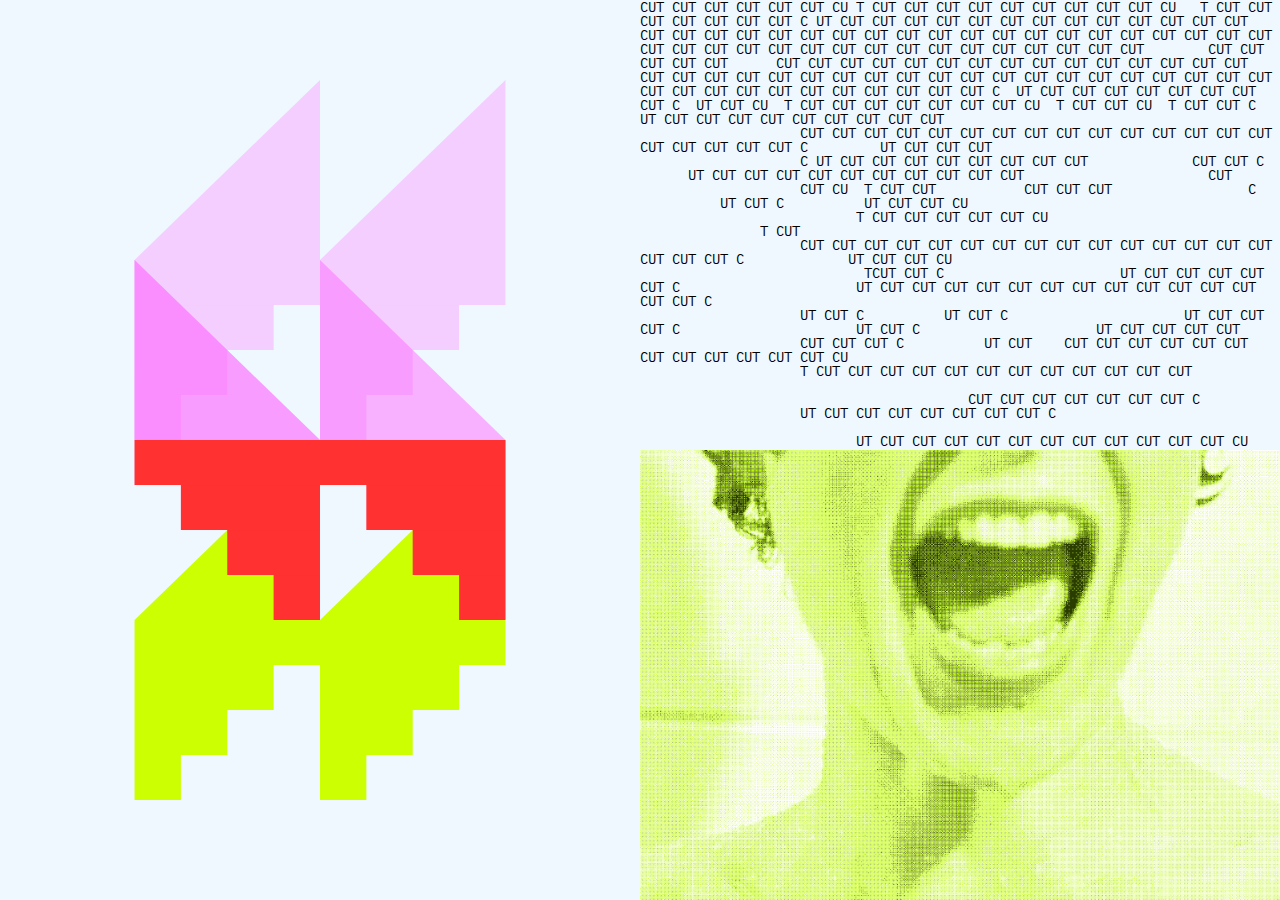
==== commit f805371a: "hover update + added spread" ====
--- a/index.html
+++ b/index.html
@@ -13,10 +13,11 @@
 <link rel="preconnect" href="https://fonts.googleapis.com">
 <link rel="preconnect" href="https://fonts.gstatic.com" crossorigin>
 <link href="https://fonts.googleapis.com/css2?family=IBM+Plex+Mono:wght@300&display=swap" rel="stylesheet">
- 
+<link href="https://fonts.googleapis.com/css2?family=IBM+Plex+Mono:wght@600&display=swap" rel="stylesheet">
 
 
 <body>
+  <div id="invert">
     <div class="content">
         <div class="row">
           <div class="column">
@@ -93,75 +94,692 @@
                     <rect class="orange" x="25.67" y="224.25" width="77.02" height="24.92"/>
                     <rect class="orange" y="199.34" width="102.69" height="24.92"/>
                 </svg>
+
+                <div class="squiggle-1">
+                  <svg id="squiggle-left" viewBox="0 0 505.3 710.54" preserveAspectRatio="none">
+                    <rect class="op-1" x="497.4" y="722.61" width="15.79" height="15.79" transform="translate(1002.7 1433.1) rotate(180)"/><rect class="op-2" x="481.61" y="722.61" width="15.79" height="15.79" transform="translate(971.12 1433.1) rotate(180)"/><rect class="op-3" x="465.82" y="722.61" width="15.79" height="15.79" transform="translate(939.54 1433.1) rotate(180)"/><rect class="op-4" x="450.03" y="722.61" width="15.79" height="15.79" transform="translate(907.95 1433.1) rotate(180)"/><rect class="op-5" x="434.24" y="722.61" width="15.79" height="15.79" transform="translate(876.37 1433.1) rotate(180)"/><rect class="op-6" x="418.45" y="722.61" width="15.79" height="15.79" transform="translate(844.79 1433.1) rotate(180)"/><rect class="op-7" x="402.66" y="722.61" width="15.79" height="15.79" transform="translate(813.21 1433.1) rotate(180)"/><rect class="op-8" x="386.87" y="722.64" width="15.79" height="15.79" transform="translate(781.63 1433.18) rotate(180)"/><rect class="op-9" x="371.08" y="722.61" width="15.79" height="15.79" transform="translate(750.05 1433.1) rotate(180)"/><rect class="op-10" x="355.29" y="722.61" width="15.79" height="15.79" transform="translate(718.47 1433.1) rotate(180)"/><rect class="op-9" x="339.5" y="722.61" width="15.79" height="15.79" transform="translate(686.89 1433.1) rotate(180)"/><rect class="op-8" x="323.71" y="722.61" width="15.79" height="15.79" transform="translate(655.31 1433.1) rotate(180)"/><rect class="op-7" x="307.91" y="722.61" width="15.79" height="15.79" transform="translate(623.72 1433.1) rotate(180)"/><rect class="op-6" x="292.12" y="722.61" width="15.79" height="15.79" transform="translate(592.14 1433.1) rotate(180)"/><rect class="op-5" x="276.33" y="722.61" width="15.79" height="15.79" transform="translate(560.56 1433.1) rotate(180)"/><rect class="op-4" x="260.54" y="722.61" width="15.79" height="15.79" transform="translate(528.98 1433.1) rotate(180)"/><rect class="op-3" x="244.75" y="722.61" width="15.79" height="15.79" transform="translate(497.4 1433.1) rotate(180)"/><rect class="op-2" x="228.96" y="722.61" width="15.79" height="15.79" transform="translate(465.82 1433.1) rotate(180)"/><rect class="op-1" x="497.4" y="706.82" width="15.79" height="15.79" transform="translate(1002.7 1401.52) rotate(180)"/><rect class="op-2" x="481.61" y="706.82" width="15.79" height="15.79" transform="translate(971.12 1401.52) rotate(180)"/><rect class="op-3" x="465.82" y="706.82" width="15.79" height="15.79" transform="translate(939.54 1401.52) rotate(180)"/><rect class="op-4" x="450.03" y="706.82" width="15.79" height="15.79" transform="translate(907.95 1401.52) rotate(180)"/><rect class="op-5" x="434.24" y="706.82" width="15.79" height="15.79" transform="translate(876.37 1401.52) rotate(180)"/><rect class="op-6" x="418.45" y="706.82" width="15.79" height="15.79" transform="translate(844.79 1401.52) rotate(180)"/><rect class="op-7" x="402.66" y="706.82" width="15.79" height="15.79" transform="translate(813.21 1401.52) rotate(180)"/><rect class="op-8" x="386.87" y="706.82" width="15.79" height="15.79" transform="translate(781.63 1401.52) rotate(180)"/><rect class="op-9" x="371.08" y="706.82" width="15.79" height="15.79" transform="translate(750.05 1401.52) rotate(180)"/><rect class="op-10" x="355.29" y="706.82" width="15.79" height="15.79" transform="translate(718.47 1401.52) rotate(180)"/><rect class="op-9" x="339.5" y="706.82" width="15.79" height="15.79" transform="translate(686.89 1401.52) rotate(180)"/><rect class="op-8" x="323.71" y="706.82" width="15.79" height="15.79" transform="translate(655.31 1401.52) rotate(180)"/><rect class="op-7" x="307.91" y="706.82" width="15.79" height="15.79" transform="translate(623.72 1401.52) rotate(180)"/><rect class="op-6" x="292.12" y="706.82" width="15.79" height="15.79" transform="translate(592.14 1401.52) rotate(180)"/><rect class="op-5" x="276.33" y="706.82" width="15.79" height="15.79" transform="translate(560.56 1401.52) rotate(180)"/><rect class="op-4" x="260.54" y="706.82" width="15.79" height="15.79" transform="translate(528.98 1401.52) rotate(180)"/><rect class="op-3" x="244.75" y="706.82" width="15.79" height="15.79" transform="translate(497.4 1401.52) rotate(180)"/><rect class="op-2" x="228.96" y="706.82" width="15.79" height="15.79" transform="translate(465.82 1401.52) rotate(180)"/><rect class="op-1" x="497.4" y="691.03" width="15.79" height="15.79" transform="translate(1002.7 1369.94) rotate(180)"/><rect class="op-2" x="481.61" y="691.03" width="15.79" height="15.79" transform="translate(971.12 1369.94) rotate(180)"/><rect class="op-3" x="465.82" y="691.03" width="15.79" height="15.79" transform="translate(939.54 1369.94) rotate(180)"/><rect class="op-4" x="450.03" y="691.03" width="15.79" height="15.79" transform="translate(907.95 1369.94) rotate(180)"/><rect class="op-5" x="434.24" y="691.03" width="15.79" height="15.79" transform="translate(876.37 1369.94) rotate(180)"/><rect class="op-6" x="418.45" y="691.03" width="15.79" height="15.79" transform="translate(844.79 1369.94) rotate(180)"/><rect class="op-7" x="402.66" y="691.03" width="15.79" height="15.79" transform="translate(813.21 1369.94) rotate(180)"/><rect class="op-8" x="386.87" y="691.03" width="15.79" height="15.79" transform="translate(781.63 1369.94) rotate(180)"/><rect class="op-9" x="371.08" y="691.03" width="15.79" height="15.79" transform="translate(750.05 1369.94) rotate(180)"/><rect class="op-10" x="355.29" y="691.03" width="15.79" height="15.79" transform="translate(718.47 1369.94) rotate(180)"/><rect class="op-9" x="339.5" y="691.03" width="15.79" height="15.79" transform="translate(686.89 1369.94) rotate(180)"/><rect class="op-8" x="323.71" y="691.03" width="15.79" height="15.79" transform="translate(655.31 1369.94) rotate(180)"/><rect class="op-7" x="307.91" y="691.03" width="15.79" height="15.79" transform="translate(623.72 1369.94) rotate(180)"/><rect class="op-6" x="292.12" y="691.03" width="15.79" height="15.79" transform="translate(592.14 1369.94) rotate(180)"/><rect class="op-5" x="276.33" y="691.03" width="15.79" height="15.79" transform="translate(560.56 1369.94) rotate(180)"/><rect class="op-4" x="260.54" y="691.03" width="15.79" height="15.79" transform="translate(528.98 1369.94) rotate(180)"/><rect class="op-3" x="244.75" y="691.03" width="15.79" height="15.79" transform="translate(497.4 1369.94) rotate(180)"/><rect class="op-2" x="228.96" y="691.03" width="15.79" height="15.79" transform="translate(465.82 1369.94) rotate(180)"/><rect class="op-3" x="465.82" y="580.49" width="15.79" height="15.79" transform="translate(939.54 1148.88) rotate(180)"/><rect class="op-3" x="465.82" y="564.7" width="15.79" height="15.79" transform="translate(939.54 1117.29) rotate(180)"/><rect class="op-3" x="465.82" y="548.91" width="15.79" height="15.79" transform="translate(939.54 1085.71) rotate(180)"/><rect class="op-3" x="465.82" y="533.12" width="15.79" height="15.79" transform="translate(939.54 1054.13) rotate(180)"/><rect class="op-3" x="465.82" y="517.33" width="15.79" height="15.79" transform="translate(939.54 1022.55) rotate(180)"/><rect class="op-3" x="465.82" y="501.54" width="15.79" height="15.79" transform="translate(939.54 990.97) rotate(180)"/><rect class="op-5" x="434.24" y="391.01" width="15.79" height="15.79" transform="translate(876.37 769.9) rotate(180)"/><rect class="op-5" x="434.24" y="375.22" width="15.79" height="15.79" transform="translate(876.37 738.32) rotate(180)"/><rect class="op-5" x="434.24" y="359.42" width="15.79" height="15.79" transform="translate(876.37 706.74) rotate(180)"/><rect class="op-5" x="434.24" y="343.71" width="15.79" height="15.79" transform="translate(876.37 675.31) rotate(180)"/><rect class="op-5" x="434.24" y="327.92" width="15.79" height="15.79" transform="translate(876.37 643.73) rotate(180)"/><rect class="op-5" x="434.24" y="312.13" width="15.79" height="15.79" transform="translate(876.37 612.15) rotate(180)"/><rect class="op-2" x="481.61" y="201.59" width="15.79" height="15.79" transform="translate(971.12 391.08) rotate(180)"/><rect class="op-2" x="481.61" y="185.8" width="15.79" height="15.79" transform="translate(971.12 359.5) rotate(180)"/><rect class="op-2" x="481.61" y="170.01" width="15.79" height="15.79" transform="translate(971.12 327.92) rotate(180)"/><rect class="op-1" x="213.17" y="722.61" width="15.79" height="15.79" transform="translate(434.24 1433.1) rotate(180)"/><rect class="op-1" x="213.17" y="706.82" width="15.79" height="15.79" transform="translate(434.24 1401.52) rotate(180)"/><rect class="op-1" x="213.17" y="691.03" width="15.79" height="15.79" transform="translate(434.24 1369.94) rotate(180)"/><rect class="op-6" x="7.9" y="675.23" width="15.79" height="15.79" transform="translate(23.69 1338.36) rotate(180)"/><rect class="op-6" x="7.9" y="659.44" width="15.79" height="15.79" transform="translate(23.69 1306.78) rotate(180)"/><rect class="op-6" x="7.9" y="643.65" width="15.79" height="15.79" transform="translate(23.69 1275.2) rotate(180)"/><rect class="op-6" x="7.9" y="627.86" width="15.79" height="15.79" transform="translate(23.69 1243.62) rotate(180)"/><rect class="op-6" x="7.9" y="612.07" width="15.79" height="15.79" transform="translate(23.69 1212.04) rotate(180)"/><rect class="op-6" x="7.9" y="596.28" width="15.79" height="15.79" transform="translate(23.69 1180.46) rotate(180)"/><rect class="op-7" x="118.43" y="485.75" width="15.79" height="15.79" transform="translate(244.75 959.39) rotate(180)"/><rect class="op-7" x="118.43" y="469.96" width="15.79" height="15.79" transform="translate(244.75 927.81) rotate(180)"/><rect class="op-7" x="118.43" y="454.17" width="15.79" height="15.79" transform="translate(244.75 896.23) rotate(180)"/><rect class="op-7" x="118.43" y="438.38" width="15.79" height="15.79" transform="translate(244.75 864.65) rotate(180)"/><rect class="op-7" x="118.43" y="422.59" width="15.79" height="15.79" transform="translate(244.75 833.07) rotate(180)"/><rect class="op-7" x="118.43" y="406.8" width="15.79" height="15.79" transform="translate(244.75 801.48) rotate(180)"/><rect class="op-9" x="55.27" y="296.34" width="15.79" height="15.79" transform="translate(118.43 580.57) rotate(180)"/><rect class="op-9" x="55.27" y="280.55" width="15.79" height="15.79" transform="translate(118.43 548.99) rotate(180)"/><rect class="op-9" x="55.27" y="264.76" width="15.79" height="15.79" transform="translate(118.43 517.4) rotate(180)"/><rect class="op-9" x="55.27" y="248.97" width="15.79" height="15.79" transform="translate(118.43 485.82) rotate(180)"/><rect class="op-9" x="55.27" y="233.18" width="15.79" height="15.79" transform="translate(118.43 454.24) rotate(180)"/><rect class="op-9" x="55.27" y="217.38" width="15.79" height="15.79" transform="translate(118.43 422.66) rotate(180)"/><rect class="op-2" x="481.61" y="154.22" width="15.79" height="15.79" transform="translate(971.12 296.34) rotate(180)"/><rect class="op-2" x="481.61" y="138.43" width="15.79" height="15.79" transform="translate(971.12 264.76) rotate(180)"/><rect class="op-2" x="481.61" y="122.64" width="15.79" height="15.79" transform="translate(971.12 233.18) rotate(180)"/><rect class="op-2" x="165.8" y="106.85" width="15.79" height="15.79" transform="translate(339.5 201.59) rotate(180)"/><rect class="op-2" x="165.8" y="91.06" width="15.79" height="15.79" transform="translate(339.5 170.01) rotate(180)"/><rect class="op-2" x="165.8" y="75.27" width="15.79" height="15.79" transform="translate(339.5 138.43) rotate(180)"/><rect class="op-2" x="165.8" y="59.48" width="15.79" height="15.79" transform="translate(339.5 106.85) rotate(180)"/><rect class="op-2" x="165.8" y="43.69" width="15.79" height="15.79" transform="translate(339.5 75.27) rotate(180)"/><rect class="op-2" x="165.8" y="27.9" width="15.79" height="15.79" transform="translate(339.5 43.69) rotate(180)"/><rect class="op-2" x="197.38" y="722.61" width="15.79" height="15.79" transform="translate(402.66 1433.1) rotate(180)"/><rect class="op-3" x="181.59" y="722.61" width="15.79" height="15.79" transform="translate(371.08 1433.1) rotate(180)"/><rect class="op-4" x="165.8" y="722.61" width="15.79" height="15.79" transform="translate(339.5 1433.1) rotate(180)"/><rect class="op-5" x="150.01" y="722.61" width="15.79" height="15.79" transform="translate(307.91 1433.1) rotate(180)"/><rect class="op-6" x="134.22" y="722.61" width="15.79" height="15.79" transform="translate(276.33 1433.1) rotate(180)"/><rect class="op-7" x="118.43" y="722.61" width="15.79" height="15.79" transform="translate(244.75 1433.1) rotate(180)"/><rect class="op-8" x="102.64" y="722.61" width="15.79" height="15.79" transform="translate(213.17 1433.1) rotate(180)"/><rect class="op-9" x="86.85" y="722.61" width="15.79" height="15.79" transform="translate(181.59 1433.1) rotate(180)"/><rect class="op-10" x="71.06" y="722.61" width="15.79" height="15.79" transform="translate(150.01 1433.1) rotate(180)"/><rect class="op-9" x="55.27" y="722.61" width="15.79" height="15.79" transform="translate(118.43 1433.1) rotate(180)"/><rect class="op-8" x="39.48" y="722.61" width="15.79" height="15.79" transform="translate(86.85 1433.1) rotate(180)"/><rect class="op-7" x="23.69" y="722.61" width="15.79" height="15.79" transform="translate(55.27 1433.1) rotate(180)"/><rect class="op-6" x="7.9" y="722.61" width="15.79" height="15.79" transform="translate(23.69 1433.1) rotate(180)"/><rect class="op-2" x="197.38" y="706.82" width="15.79" height="15.79" transform="translate(402.66 1401.52) rotate(180)"/><rect class="op-3" x="181.59" y="706.82" width="15.79" height="15.79" transform="translate(371.08 1401.52) rotate(180)"/><rect class="op-4" x="165.8" y="706.82" width="15.79" height="15.79" transform="translate(339.5 1401.52) rotate(180)"/><rect class="op-5" x="150.01" y="706.82" width="15.79" height="15.79" transform="translate(307.91 1401.52) rotate(180)"/><rect class="op-6" x="134.22" y="706.82" width="15.79" height="15.79" transform="translate(276.33 1401.52) rotate(180)"/><rect class="op-7" x="118.43" y="706.82" width="15.79" height="15.79" transform="translate(244.75 1401.52) rotate(180)"/><rect class="op-8" x="102.64" y="706.82" width="15.79" height="15.79" transform="translate(213.17 1401.52) rotate(180)"/><rect class="op-9" x="86.85" y="706.82" width="15.79" height="15.79" transform="translate(181.59 1401.52) rotate(180)"/><rect class="op-10" x="71.06" y="706.82" width="15.79" height="15.79" transform="translate(150.01 1401.52) rotate(180)"/><rect class="op-9" x="55.27" y="706.82" width="15.79" height="15.79" transform="translate(118.43 1401.52) rotate(180)"/><rect class="op-8" x="39.48" y="706.82" width="15.79" height="15.79" transform="translate(86.85 1401.52) rotate(180)"/><rect class="op-7" x="23.69" y="706.82" width="15.79" height="15.79" transform="translate(55.27 1401.52) rotate(180)"/><rect class="op-6" x="7.9" y="706.82" width="15.79" height="15.79" transform="translate(23.69 1401.52) rotate(180)"/><rect class="op-2" x="197.38" y="691.03" width="15.79" height="15.79" transform="translate(402.66 1369.94) rotate(180)"/><rect class="op-3" x="181.59" y="691.03" width="15.79" height="15.79" transform="translate(371.08 1369.94) rotate(180)"/><rect class="op-4" x="165.8" y="691.03" width="15.79" height="15.79" transform="translate(339.5 1369.94) rotate(180)"/><rect class="op-5" x="150.01" y="691.03" width="15.79" height="15.79" transform="translate(307.91 1369.94) rotate(180)"/><rect class="op-6" x="134.22" y="691.03" width="15.79" height="15.79" transform="translate(276.33 1369.94) rotate(180)"/><rect class="op-7" x="118.43" y="691.03" width="15.79" height="15.79" transform="translate(244.75 1369.94) rotate(180)"/><rect class="op-8" x="102.64" y="691.03" width="15.79" height="15.79" transform="translate(213.17 1369.94) rotate(180)"/><rect class="op-9" x="86.85" y="691.03" width="15.79" height="15.79" transform="translate(181.59 1369.94) rotate(180)"/><rect class="op-10" x="71.06" y="691.03" width="15.79" height="15.79" transform="translate(150.01 1369.94) rotate(180)"/><rect class="op-9" x="55.27" y="691.03" width="15.79" height="15.79" transform="translate(118.43 1369.94) rotate(180)"/><rect class="op-8" x="39.48" y="691.03" width="15.79" height="15.79" transform="translate(86.85 1369.94) rotate(180)"/><rect class="op-7" x="23.69" y="691.03" width="15.79" height="15.79" transform="translate(55.27 1369.94) rotate(180)"/><rect class="op-6" x="7.9" y="691.03" width="15.79" height="15.79" transform="translate(23.69 1369.94) rotate(180)"/><rect class="op-3" x="465.82" y="627.86" width="15.79" height="15.79" transform="translate(939.54 1243.62) rotate(180)"/><rect class="op-4" x="450.03" y="627.86" width="15.79" height="15.79" transform="translate(907.95 1243.62) rotate(180)"/><rect class="op-5" x="434.24" y="627.86" width="15.79" height="15.79" transform="translate(876.37 1243.62) rotate(180)"/><rect class="op-6" x="418.45" y="627.86" width="15.79" height="15.79" transform="translate(844.79 1243.62) rotate(180)"/><rect class="op-7" x="402.66" y="627.86" width="15.79" height="15.79" transform="translate(813.21 1243.62) rotate(180)"/><rect class="op-8" x="386.87" y="627.86" width="15.79" height="15.79" transform="translate(781.63 1243.62) rotate(180)"/><rect class="op-9" x="371.08" y="627.86" width="15.79" height="15.79" transform="translate(750.05 1243.62) rotate(180)"/><rect class="op-10" x="355.29" y="627.86" width="15.79" height="15.79" transform="translate(718.47 1243.62) rotate(180)"/><rect class="op-9" x="339.5" y="627.86" width="15.79" height="15.79" transform="translate(686.89 1243.62) rotate(180)"/><rect class="op-8" x="323.71" y="627.86" width="15.79" height="15.79" transform="translate(655.31 1243.62) rotate(180)"/><rect class="op-7" x="307.91" y="627.86" width="15.79" height="15.79" transform="translate(623.72 1243.62) rotate(180)"/><rect class="op-6" x="292.12" y="627.86" width="15.79" height="15.79" transform="translate(592.14 1243.62) rotate(180)"/><rect class="op-5" x="276.33" y="627.86" width="15.79" height="15.79" transform="translate(560.56 1243.62) rotate(180)"/><rect class="op-4" x="260.54" y="627.86" width="15.79" height="15.79" transform="translate(528.98 1243.62) rotate(180)"/><rect class="op-3" x="244.75" y="627.86" width="15.79" height="15.79" transform="translate(497.4 1243.62) rotate(180)"/><rect class="op-2" x="228.96" y="627.86" width="15.79" height="15.79" transform="translate(465.82 1243.62) rotate(180)"/><rect class="op-3" x="465.82" y="612.07" width="15.79" height="15.79" transform="translate(939.54 1212.04) rotate(180)"/><rect class="op-4" x="450.03" y="612.07" width="15.79" height="15.79" transform="translate(907.95 1212.04) rotate(180)"/><rect class="op-5" x="434.24" y="612.07" width="15.79" height="15.79" transform="translate(876.37 1212.04) rotate(180)"/><rect class="op-6" x="418.45" y="612.07" width="15.79" height="15.79" transform="translate(844.79 1212.04) rotate(180)"/><rect class="op-7" x="402.66" y="612.07" width="15.79" height="15.79" transform="translate(813.21 1212.04) rotate(180)"/><rect class="op-8" x="386.87" y="612.07" width="15.79" height="15.79" transform="translate(781.63 1212.04) rotate(180)"/><rect class="op-9" x="371.08" y="612.07" width="15.79" height="15.79" transform="translate(750.05 1212.04) rotate(180)"/><rect class="op-10" x="355.29" y="612.07" width="15.79" height="15.79" transform="translate(718.47 1212.04) rotate(180)"/><rect class="op-9" x="339.5" y="612.07" width="15.79" height="15.79" transform="translate(686.89 1212.04) rotate(180)"/><rect class="op-8" x="323.71" y="612.07" width="15.79" height="15.79" transform="translate(655.31 1212.04) rotate(180)"/><rect class="op-7" x="307.91" y="612.07" width="15.79" height="15.79" transform="translate(623.72 1212.04) rotate(180)"/><rect class="op-6" x="292.12" y="612.07" width="15.79" height="15.79" transform="translate(592.14 1212.04) rotate(180)"/><rect class="op-5" x="276.33" y="612.07" width="15.79" height="15.79" transform="translate(560.56 1212.04) rotate(180)"/><rect class="op-4" x="260.54" y="612.07" width="15.79" height="15.79" transform="translate(528.98 1212.04) rotate(180)"/><rect class="op-3" x="244.75" y="612.07" width="15.79" height="15.79" transform="translate(497.4 1212.04) rotate(180)"/><rect class="op-2" x="228.96" y="612.07" width="15.79" height="15.79" transform="translate(465.82 1212.04) rotate(180)"/><rect class="op-3" x="465.82" y="596.28" width="15.79" height="15.79" transform="translate(939.54 1180.46) rotate(180)"/><rect class="op-4" x="450.03" y="596.28" width="15.79" height="15.79" transform="translate(907.95 1180.46) rotate(180)"/><rect class="op-5" x="434.24" y="596.28" width="15.79" height="15.79" transform="translate(876.37 1180.46) rotate(180)"/><rect class="op-6" x="418.45" y="596.28" width="15.79" height="15.79" transform="translate(844.79 1180.46) rotate(180)"/><rect class="op-7" x="402.66" y="596.28" width="15.79" height="15.79" transform="translate(813.21 1180.46) rotate(180)"/><rect class="op-8" x="386.87" y="596.28" width="15.79" height="15.79" transform="translate(781.63 1180.46) rotate(180)"/><rect class="op-9" x="371.08" y="596.28" width="15.79" height="15.79" transform="translate(750.05 1180.46) rotate(180)"/><rect class="op-10" x="355.29" y="596.28" width="15.79" height="15.79" transform="translate(718.47 1180.46) rotate(180)"/><rect class="op-9" x="339.5" y="596.28" width="15.79" height="15.79" transform="translate(686.89 1180.46) rotate(180)"/><rect class="op-8" x="323.71" y="596.28" width="15.79" height="15.79" transform="translate(655.31 1180.46) rotate(180)"/><rect class="op-7" x="307.91" y="596.28" width="15.79" height="15.79" transform="translate(623.72 1180.46) rotate(180)"/><rect class="op-6" x="292.12" y="596.28" width="15.79" height="15.79" transform="translate(592.14 1180.46) rotate(180)"/><rect class="op-5" x="276.33" y="596.28" width="15.79" height="15.79" transform="translate(560.56 1180.46) rotate(180)"/><rect class="op-4" x="260.54" y="596.28" width="15.79" height="15.79" transform="translate(528.98 1180.46) rotate(180)"/><rect class="op-3" x="244.75" y="596.28" width="15.79" height="15.79" transform="translate(497.4 1180.46) rotate(180)"/><rect class="op-2" x="228.96" y="596.28" width="15.79" height="15.79" transform="translate(465.82 1180.46) rotate(180)"/><rect class="op-1" x="213.17" y="627.86" width="15.79" height="15.79" transform="translate(434.24 1243.62) rotate(180)"/><rect class="op-1" x="213.17" y="612.07" width="15.79" height="15.79" transform="translate(434.24 1212.04) rotate(180)"/><rect class="op-1" x="213.17" y="596.28" width="15.79" height="15.79" transform="translate(434.24 1180.46) rotate(180)"/><rect class="op-2" x="197.38" y="627.86" width="15.79" height="15.79" transform="translate(402.66 1243.62) rotate(180)"/><rect class="op-3" x="181.59" y="627.86" width="15.79" height="15.79" transform="translate(371.08 1243.62) rotate(180)"/><rect class="op-4" x="165.8" y="627.86" width="15.79" height="15.79" transform="translate(339.5 1243.62) rotate(180)"/><rect class="op-5" x="150.01" y="627.86" width="15.79" height="15.79" transform="translate(307.91 1243.62) rotate(180)"/><rect class="op-6" x="134.22" y="627.86" width="15.79" height="15.79" transform="translate(276.33 1243.62) rotate(180)"/><rect class="op-7" x="118.43" y="627.86" width="15.79" height="15.79" transform="translate(244.75 1243.62) rotate(180)"/><rect class="op-8" x="102.64" y="627.86" width="15.79" height="15.79" transform="translate(213.17 1243.62) rotate(180)"/><rect class="op-9" x="86.85" y="627.86" width="15.79" height="15.79" transform="translate(181.59 1243.62) rotate(180)"/><rect class="op-10" x="71.06" y="627.86" width="15.79" height="15.79" transform="translate(150.01 1243.62) rotate(180)"/><rect class="op-9" x="55.27" y="627.86" width="15.79" height="15.79" transform="translate(118.43 1243.62) rotate(180)"/><rect class="op-8" x="39.48" y="627.86" width="15.79" height="15.79" transform="translate(86.85 1243.62) rotate(180)"/><rect class="op-7" x="23.69" y="627.86" width="15.79" height="15.79" transform="translate(55.27 1243.62) rotate(180)"/><rect class="op-2" x="197.38" y="612.07" width="15.79" height="15.79" transform="translate(402.66 1212.04) rotate(180)"/><rect class="op-3" x="181.59" y="612.07" width="15.79" height="15.79" transform="translate(371.08 1212.04) rotate(180)"/><rect class="op-4" x="165.8" y="612.07" width="15.79" height="15.79" transform="translate(339.5 1212.04) rotate(180)"/><rect class="op-5" x="150.01" y="612.07" width="15.79" height="15.79" transform="translate(307.91 1212.04) rotate(180)"/><rect class="op-6" x="134.22" y="612.07" width="15.79" height="15.79" transform="translate(276.33 1212.04) rotate(180)"/><rect class="op-7" x="118.43" y="612.07" width="15.79" height="15.79" transform="translate(244.75 1212.04) rotate(180)"/><rect class="op-8" x="102.64" y="612.07" width="15.79" height="15.79" transform="translate(213.17 1212.04) rotate(180)"/><rect class="op-9" x="86.85" y="612.07" width="15.79" height="15.79" transform="translate(181.59 1212.04) rotate(180)"/><rect class="op-10" x="71.06" y="612.07" width="15.79" height="15.79" transform="translate(150.01 1212.04) rotate(180)"/><rect class="op-9" x="55.27" y="612.07" width="15.79" height="15.79" transform="translate(118.43 1212.04) rotate(180)"/><rect class="op-8" x="39.48" y="612.07" width="15.79" height="15.79" transform="translate(86.85 1212.04) rotate(180)"/><rect class="op-7" x="23.69" y="612.07" width="15.79" height="15.79" transform="translate(55.27 1212.04) rotate(180)"/><rect class="op-2" x="197.38" y="596.28" width="15.79" height="15.79" transform="translate(402.66 1180.46) rotate(180)"/><rect class="op-3" x="181.59" y="596.28" width="15.79" height="15.79" transform="translate(371.08 1180.46) rotate(180)"/><rect class="op-4" x="165.8" y="596.28" width="15.79" height="15.79" transform="translate(339.5 1180.46) rotate(180)"/><rect class="op-5" x="150.01" y="596.28" width="15.79" height="15.79" transform="translate(307.91 1180.46) rotate(180)"/><rect class="op-6" x="134.22" y="596.28" width="15.79" height="15.79" transform="translate(276.33 1180.46) rotate(180)"/><rect class="op-7" x="118.43" y="596.28" width="15.79" height="15.79" transform="translate(244.75 1180.46) rotate(180)"/><rect class="op-8" x="102.64" y="596.28" width="15.79" height="15.79" transform="translate(213.17 1180.46) rotate(180)"/><rect class="op-9" x="86.85" y="596.28" width="15.79" height="15.79" transform="translate(181.59 1180.46) rotate(180)"/><rect class="op-10" x="71.06" y="596.28" width="15.79" height="15.79" transform="translate(150.01 1180.46) rotate(180)"/><rect class="op-9" x="55.27" y="596.28" width="15.79" height="15.79" transform="translate(118.43 1180.46) rotate(180)"/><rect class="op-8" x="39.48" y="596.28" width="15.79" height="15.79" transform="translate(86.85 1180.46) rotate(180)"/><rect class="op-7" x="23.69" y="596.28" width="15.79" height="15.79" transform="translate(55.27 1180.46) rotate(180)"/><rect class="op-4" x="450.03" y="533.12" width="15.79" height="15.79" transform="translate(907.95 1054.13) rotate(180)"/><rect class="op-5" x="434.24" y="533.12" width="15.79" height="15.79" transform="translate(876.37 1054.13) rotate(180)"/><rect class="op-6" x="418.45" y="533.12" width="15.79" height="15.79" transform="translate(844.79 1054.13) rotate(180)"/><rect class="op-7" x="402.66" y="533.12" width="15.79" height="15.79" transform="translate(813.21 1054.13) rotate(180)"/><rect class="op-8" x="386.87" y="533.12" width="15.79" height="15.79" transform="translate(781.63 1054.13) rotate(180)"/><rect class="op-9" x="371.08" y="533.12" width="15.79" height="15.79" transform="translate(750.05 1054.13) rotate(180)"/><rect class="op-10" x="355.29" y="533.12" width="15.79" height="15.79" transform="translate(718.47 1054.13) rotate(180)"/><rect class="op-9" x="339.5" y="533.12" width="15.79" height="15.79" transform="translate(686.89 1054.13) rotate(180)"/><rect class="op-8" x="323.71" y="533.12" width="15.79" height="15.79" transform="translate(655.31 1054.13) rotate(180)"/><rect class="op-7" x="307.91" y="533.12" width="15.79" height="15.79" transform="translate(623.72 1054.13) rotate(180)"/><rect class="op-6" x="292.12" y="533.12" width="15.79" height="15.79" transform="translate(592.14 1054.13) rotate(180)"/><rect class="op-5" x="276.33" y="533.12" width="15.79" height="15.79" transform="translate(560.56 1054.13) rotate(180)"/><rect class="op-4" x="260.54" y="533.12" width="15.79" height="15.79" transform="translate(528.98 1054.13) rotate(180)"/><rect class="op-3" x="244.75" y="533.12" width="15.79" height="15.79" transform="translate(497.4 1054.13) rotate(180)"/><rect class="op-2" x="228.96" y="533.12" width="15.79" height="15.79" transform="translate(465.82 1054.13) rotate(180)"/><rect class="op-4" x="450.03" y="517.33" width="15.79" height="15.79" transform="translate(907.95 1022.55) rotate(180)"/><rect class="op-5" x="434.24" y="517.33" width="15.79" height="15.79" transform="translate(876.37 1022.55) rotate(180)"/><rect class="op-6" x="418.45" y="517.33" width="15.79" height="15.79" transform="translate(844.79 1022.55) rotate(180)"/><rect class="op-7" x="402.66" y="517.33" width="15.79" height="15.79" transform="translate(813.21 1022.55) rotate(180)"/><rect class="op-8" x="386.87" y="517.33" width="15.79" height="15.79" transform="translate(781.63 1022.55) rotate(180)"/><rect class="op-9" x="371.08" y="517.33" width="15.79" height="15.79" transform="translate(750.05 1022.55) rotate(180)"/><rect class="op-10" x="355.29" y="517.33" width="15.79" height="15.79" transform="translate(718.47 1022.55) rotate(180)"/><rect class="op-9" x="339.5" y="517.33" width="15.79" height="15.79" transform="translate(686.89 1022.55) rotate(180)"/><rect class="op-8" x="323.71" y="517.33" width="15.79" height="15.79" transform="translate(655.31 1022.55) rotate(180)"/><rect class="op-7" x="307.91" y="517.33" width="15.79" height="15.79" transform="translate(623.72 1022.55) rotate(180)"/><rect class="op-6" x="292.12" y="517.33" width="15.79" height="15.79" transform="translate(592.14 1022.55) rotate(180)"/><rect class="op-5" x="276.33" y="517.33" width="15.79" height="15.79" transform="translate(560.56 1022.55) rotate(180)"/><rect class="op-4" x="260.54" y="517.33" width="15.79" height="15.79" transform="translate(528.98 1022.55) rotate(180)"/><rect class="op-3" x="244.75" y="517.33" width="15.79" height="15.79" transform="translate(497.4 1022.55) rotate(180)"/><rect class="op-2" x="228.96" y="517.33" width="15.79" height="15.79" transform="translate(465.82 1022.55) rotate(180)"/><rect class="op-4" x="450.03" y="501.54" width="15.79" height="15.79" transform="translate(907.95 990.97) rotate(180)"/><rect class="op-5" x="434.24" y="501.54" width="15.79" height="15.79" transform="translate(876.37 990.97) rotate(180)"/><rect class="op-6" x="418.45" y="501.54" width="15.79" height="15.79" transform="translate(844.79 990.97) rotate(180)"/><rect class="op-7" x="402.66" y="501.54" width="15.79" height="15.79" transform="translate(813.21 990.97) rotate(180)"/><rect class="op-8" x="386.87" y="501.54" width="15.79" height="15.79" transform="translate(781.63 990.97) rotate(180)"/><rect class="op-9" x="371.08" y="501.54" width="15.79" height="15.79" transform="translate(750.05 990.97) rotate(180)"/><rect class="op-10" x="355.29" y="501.54" width="15.79" height="15.79" transform="translate(718.47 990.97) rotate(180)"/><rect class="op-9" x="339.5" y="501.54" width="15.79" height="15.79" transform="translate(686.89 990.97) rotate(180)"/><rect class="op-8" x="323.71" y="501.54" width="15.79" height="15.79" transform="translate(655.31 990.97) rotate(180)"/><rect class="op-7" x="307.91" y="501.54" width="15.79" height="15.79" transform="translate(623.72 990.97) rotate(180)"/><rect class="op-6" x="292.12" y="501.54" width="15.79" height="15.79" transform="translate(592.14 990.97) rotate(180)"/><rect class="op-5" x="276.33" y="501.54" width="15.79" height="15.79" transform="translate(560.56 990.97) rotate(180)"/><rect class="op-4" x="260.54" y="501.54" width="15.79" height="15.79" transform="translate(528.98 990.97) rotate(180)"/><rect class="op-3" x="244.75" y="501.54" width="15.79" height="15.79" transform="translate(497.4 990.97) rotate(180)"/><rect class="op-2" x="228.96" y="501.54" width="15.79" height="15.79" transform="translate(465.82 990.97) rotate(180)"/><rect class="op-1" x="213.17" y="533.12" width="15.79" height="15.79" transform="translate(434.24 1054.13) rotate(180)"/><rect class="op-1" x="213.17" y="517.33" width="15.79" height="15.79" transform="translate(434.24 1022.55) rotate(180)"/><rect class="op-1" x="213.17" y="501.54" width="15.79" height="15.79" transform="translate(434.24 990.97) rotate(180)"/><rect class="op-2" x="197.38" y="533.12" width="15.79" height="15.79" transform="translate(402.66 1054.13) rotate(180)"/><rect class="op-3" x="181.59" y="533.12" width="15.79" height="15.79" transform="translate(371.08 1054.13) rotate(180)"/><rect class="op-4" x="165.8" y="533.12" width="15.79" height="15.79" transform="translate(339.5 1054.13) rotate(180)"/><rect class="op-5" x="150.01" y="533.12" width="15.79" height="15.79" transform="translate(307.91 1054.13) rotate(180)"/><rect class="op-6" x="134.22" y="533.12" width="15.79" height="15.79" transform="translate(276.33 1054.13) rotate(180)"/><rect class="op-7" x="118.43" y="533.12" width="15.79" height="15.79" transform="translate(244.75 1054.13) rotate(180)"/><rect class="op-2" x="197.38" y="517.33" width="15.79" height="15.79" transform="translate(402.66 1022.55) rotate(180)"/><rect class="op-3" x="181.59" y="517.33" width="15.79" height="15.79" transform="translate(371.08 1022.55) rotate(180)"/><rect class="op-4" x="165.8" y="517.33" width="15.79" height="15.79" transform="translate(339.5 1022.55) rotate(180)"/><rect class="op-5" x="150.01" y="517.33" width="15.79" height="15.79" transform="translate(307.91 1022.55) rotate(180)"/><rect class="op-6" x="134.22" y="517.33" width="15.79" height="15.79" transform="translate(276.33 1022.55) rotate(180)"/><rect class="op-7" x="118.43" y="517.33" width="15.79" height="15.79" transform="translate(244.75 1022.55) rotate(180)"/><rect class="op-2" x="197.38" y="501.54" width="15.79" height="15.79" transform="translate(402.66 990.97) rotate(180)"/><rect class="op-3" x="181.59" y="501.54" width="15.79" height="15.79" transform="translate(371.08 990.97) rotate(180)"/><rect class="op-4" x="165.8" y="501.54" width="15.79" height="15.79" transform="translate(339.5 990.97) rotate(180)"/><rect class="op-5" x="150.01" y="501.54" width="15.79" height="15.79" transform="translate(307.91 990.97) rotate(180)"/><rect class="op-6" x="134.22" y="501.54" width="15.79" height="15.79" transform="translate(276.33 990.97) rotate(180)"/><rect class="op-7" x="118.43" y="501.54" width="15.79" height="15.79" transform="translate(244.75 990.97) rotate(180)"/><rect class="op-5" x="434.24" y="438.38" width="15.79" height="15.79" transform="translate(876.37 864.65) rotate(180)"/><rect class="op-6" x="418.45" y="438.38" width="15.79" height="15.79" transform="translate(844.79 864.65) rotate(180)"/><rect class="op-7" x="402.66" y="438.38" width="15.79" height="15.79" transform="translate(813.21 864.65) rotate(180)"/><rect class="op-8" x="386.87" y="438.38" width="15.79" height="15.79" transform="translate(781.63 864.65) rotate(180)"/><rect class="op-9" x="371.08" y="438.38" width="15.79" height="15.79" transform="translate(750.05 864.65) rotate(180)"/><rect class="op-10" x="355.29" y="438.38" width="15.79" height="15.79" transform="translate(718.47 864.65) rotate(180)"/><rect class="op-9" x="339.5" y="438.38" width="15.79" height="15.79" transform="translate(686.89 864.65) rotate(180)"/><rect class="op-8" x="323.71" y="438.38" width="15.79" height="15.79" transform="translate(655.31 864.65) rotate(180)"/><rect class="op-7" x="307.91" y="438.38" width="15.79" height="15.79" transform="translate(623.72 864.65) rotate(180)"/><rect class="op-6" x="292.12" y="438.38" width="15.79" height="15.79" transform="translate(592.14 864.65) rotate(180)"/><rect class="op-5" x="276.33" y="438.38" width="15.79" height="15.79" transform="translate(560.56 864.65) rotate(180)"/><rect class="op-4" x="260.54" y="438.38" width="15.79" height="15.79" transform="translate(528.98 864.65) rotate(180)"/><rect class="op-3" x="244.75" y="438.38" width="15.79" height="15.79" transform="translate(497.4 864.65) rotate(180)"/><rect class="op-2" x="228.96" y="438.38" width="15.79" height="15.79" transform="translate(465.82 864.65) rotate(180)"/><rect class="op-5" x="434.24" y="422.59" width="15.79" height="15.79" transform="translate(876.37 833.07) rotate(180)"/><rect class="op-6" x="418.45" y="422.59" width="15.79" height="15.79" transform="translate(844.79 833.07) rotate(180)"/><rect class="op-7" x="402.66" y="422.59" width="15.79" height="15.79" transform="translate(813.21 833.07) rotate(180)"/><rect class="op-8" x="386.87" y="422.59" width="15.79" height="15.79" transform="translate(781.63 833.07) rotate(180)"/><rect class="op-9" x="371.08" y="422.59" width="15.79" height="15.79" transform="translate(750.05 833.07) rotate(180)"/><rect class="op-10" x="355.29" y="422.59" width="15.79" height="15.79" transform="translate(718.47 833.07) rotate(180)"/><rect class="op-9" x="339.5" y="422.59" width="15.79" height="15.79" transform="translate(686.89 833.07) rotate(180)"/><rect class="op-8" x="323.71" y="422.59" width="15.79" height="15.79" transform="translate(655.31 833.07) rotate(180)"/><rect class="op-7" x="307.91" y="422.59" width="15.79" height="15.79" transform="translate(623.72 833.07) rotate(180)"/><rect class="op-6" x="292.12" y="422.59" width="15.79" height="15.79" transform="translate(592.14 833.07) rotate(180)"/><rect class="op-5" x="276.33" y="422.59" width="15.79" height="15.79" transform="translate(560.56 833.07) rotate(180)"/><rect class="op-4" x="260.54" y="422.59" width="15.79" height="15.79" transform="translate(528.98 833.07) rotate(180)"/><rect class="op-3" x="244.75" y="422.59" width="15.79" height="15.79" transform="translate(497.4 833.07) rotate(180)"/><rect class="op-2" x="228.96" y="422.59" width="15.79" height="15.79" transform="translate(465.82 833.07) rotate(180)"/><rect class="op-5" x="434.24" y="406.8" width="15.79" height="15.79" transform="translate(876.37 801.48) rotate(180)"/><rect class="op-6" x="418.45" y="406.8" width="15.79" height="15.79" transform="translate(844.79 801.48) rotate(180)"/><rect class="op-7" x="402.66" y="406.8" width="15.79" height="15.79" transform="translate(813.21 801.48) rotate(180)"/><rect class="op-8" x="386.87" y="406.8" width="15.79" height="15.79" transform="translate(781.63 801.48) rotate(180)"/><rect class="op-9" x="371.08" y="406.8" width="15.79" height="15.79" transform="translate(750.05 801.48) rotate(180)"/><rect class="op-10" x="355.29" y="406.8" width="15.79" height="15.79" transform="translate(718.47 801.48) rotate(180)"/><rect class="op-9" x="339.5" y="406.8" width="15.79" height="15.79" transform="translate(686.89 801.48) rotate(180)"/><rect class="op-8" x="323.71" y="406.8" width="15.79" height="15.79" transform="translate(655.31 801.48) rotate(180)"/><rect class="op-7" x="307.91" y="406.8" width="15.79" height="15.79" transform="translate(623.72 801.48) rotate(180)"/><rect class="op-6" x="292.12" y="406.8" width="15.79" height="15.79" transform="translate(592.14 801.48) rotate(180)"/><rect class="op-5" x="276.33" y="406.8" width="15.79" height="15.79" transform="translate(560.56 801.48) rotate(180)"/><rect class="op-4" x="260.54" y="406.8" width="15.79" height="15.79" transform="translate(528.98 801.48) rotate(180)"/><rect class="op-3" x="244.75" y="406.8" width="15.79" height="15.79" transform="translate(497.4 801.48) rotate(180)"/><rect class="op-2" x="228.96" y="406.8" width="15.79" height="15.79" transform="translate(465.82 801.48) rotate(180)"/><rect class="op-1" x="213.17" y="438.38" width="15.79" height="15.79" transform="translate(434.24 864.65) rotate(180)"/><rect class="op-1" x="213.17" y="422.59" width="15.79" height="15.79" transform="translate(434.24 833.07) rotate(180)"/><rect class="op-1" x="213.17" y="406.8" width="15.79" height="15.79" transform="translate(434.24 801.48) rotate(180)"/><rect class="op-2" x="197.38" y="438.38" width="15.79" height="15.79" transform="translate(402.66 864.65) rotate(180)"/><rect class="op-3" x="181.59" y="438.38" width="15.79" height="15.79" transform="translate(371.08 864.65) rotate(180)"/><rect class="op-4" x="165.8" y="438.38" width="15.79" height="15.79" transform="translate(339.5 864.65) rotate(180)"/><rect class="op-5" x="150.01" y="438.38" width="15.79" height="15.79" transform="translate(307.91 864.65) rotate(180)"/><rect class="op-6" x="134.22" y="438.38" width="15.79" height="15.79" transform="translate(276.33 864.65) rotate(180)"/><rect class="op-2" x="197.38" y="422.59" width="15.79" height="15.79" transform="translate(402.66 833.07) rotate(180)"/><rect class="op-3" x="181.59" y="422.59" width="15.79" height="15.79" transform="translate(371.08 833.07) rotate(180)"/><rect class="op-4" x="165.8" y="422.59" width="15.79" height="15.79" transform="translate(339.5 833.07) rotate(180)"/><rect class="op-5" x="150.01" y="422.59" width="15.79" height="15.79" transform="translate(307.91 833.07) rotate(180)"/><rect class="op-6" x="134.22" y="422.59" width="15.79" height="15.79" transform="translate(276.33 833.07) rotate(180)"/><rect class="op-2" x="197.38" y="406.8" width="15.79" height="15.79" transform="translate(402.66 801.48) rotate(180)"/><rect class="op-3" x="181.59" y="406.8" width="15.79" height="15.79" transform="translate(371.08 801.48) rotate(180)"/><rect class="op-4" x="165.8" y="406.8" width="15.79" height="15.79" transform="translate(339.5 801.48) rotate(180)"/><rect class="op-5" x="150.01" y="406.8" width="15.79" height="15.79" transform="translate(307.91 801.48) rotate(180)"/><rect class="op-6" x="134.22" y="406.8" width="15.79" height="15.79" transform="translate(276.33 801.48) rotate(180)"/><rect class="op-6" x="418.45" y="343.71" width="15.79" height="15.79" transform="translate(844.79 675.31) rotate(180)"/><rect class="op-7" x="402.66" y="343.71" width="15.79" height="15.79" transform="translate(813.21 675.31) rotate(180)"/><rect class="op-8" x="386.87" y="343.71" width="15.79" height="15.79" transform="translate(781.63 675.31) rotate(180)"/><rect class="op-9" x="371.08" y="343.71" width="15.79" height="15.79" transform="translate(750.05 675.31) rotate(180)"/><rect class="op-10" x="355.29" y="343.71" width="15.79" height="15.79" transform="translate(718.47 675.31) rotate(180)"/><rect class="op-9" x="339.5" y="343.71" width="15.79" height="15.79" transform="translate(686.89 675.31) rotate(180)"/><rect class="op-8" x="323.71" y="343.71" width="15.79" height="15.79" transform="translate(655.31 675.31) rotate(180)"/><rect class="op-7" x="307.91" y="343.71" width="15.79" height="15.79" transform="translate(623.72 675.31) rotate(180)"/><rect class="op-6" x="292.12" y="343.71" width="15.79" height="15.79" transform="translate(592.14 675.31) rotate(180)"/><rect class="op-5" x="276.33" y="343.71" width="15.79" height="15.79" transform="translate(560.56 675.31) rotate(180)"/><rect class="op-4" x="260.54" y="343.71" width="15.79" height="15.79" transform="translate(528.98 675.31) rotate(180)"/><rect class="op-3" x="244.75" y="343.71" width="15.79" height="15.79" transform="translate(497.4 675.31) rotate(180)"/><rect class="op-2" x="228.96" y="343.71" width="15.79" height="15.79" transform="translate(465.82 675.31) rotate(180)"/><rect class="op-6" x="418.45" y="327.92" width="15.79" height="15.79" transform="translate(844.79 643.73) rotate(180)"/><rect class="op-7" x="402.66" y="327.92" width="15.79" height="15.79" transform="translate(813.21 643.73) rotate(180)"/><rect class="op-8" x="386.87" y="327.92" width="15.79" height="15.79" transform="translate(781.63 643.73) rotate(180)"/><rect class="op-9" x="371.08" y="327.92" width="15.79" height="15.79" transform="translate(750.05 643.73) rotate(180)"/><rect class="op-10" x="355.29" y="327.92" width="15.79" height="15.79" transform="translate(718.47 643.73) rotate(180)"/><rect class="op-9" x="339.5" y="327.92" width="15.79" height="15.79" transform="translate(686.89 643.73) rotate(180)"/><rect class="op-8" x="323.71" y="327.92" width="15.79" height="15.79" transform="translate(655.31 643.73) rotate(180)"/><rect class="op-7" x="307.91" y="327.92" width="15.79" height="15.79" transform="translate(623.72 643.73) rotate(180)"/><rect class="op-6" x="292.12" y="327.92" width="15.79" height="15.79" transform="translate(592.14 643.73) rotate(180)"/><rect class="op-5" x="276.33" y="327.92" width="15.79" height="15.79" transform="translate(560.56 643.73) rotate(180)"/><rect class="op-4" x="260.54" y="327.92" width="15.79" height="15.79" transform="translate(528.98 643.73) rotate(180)"/><rect class="op-3" x="244.75" y="327.92" width="15.79" height="15.79" transform="translate(497.4 643.73) rotate(180)"/><rect class="op-2" x="228.96" y="327.92" width="15.79" height="15.79" transform="translate(465.82 643.73) rotate(180)"/><rect class="op-6" x="418.45" y="312.13" width="15.79" height="15.79" transform="translate(844.79 612.15) rotate(180)"/><rect class="op-7" x="402.66" y="312.13" width="15.79" height="15.79" transform="translate(813.21 612.15) rotate(180)"/><rect class="op-8" x="386.87" y="312.13" width="15.79" height="15.79" transform="translate(781.63 612.15) rotate(180)"/><rect class="op-9" x="371.08" y="312.13" width="15.79" height="15.79" transform="translate(750.05 612.15) rotate(180)"/><rect class="op-10" x="355.29" y="312.13" width="15.79" height="15.79" transform="translate(718.47 612.15) rotate(180)"/><rect class="op-9" x="339.5" y="312.13" width="15.79" height="15.79" transform="translate(686.89 612.15) rotate(180)"/><rect class="op-8" x="323.71" y="312.13" width="15.79" height="15.79" transform="translate(655.31 612.15) rotate(180)"/><rect class="op-7" x="307.91" y="312.13" width="15.79" height="15.79" transform="translate(623.72 612.15) rotate(180)"/><rect class="op-6" x="292.12" y="312.13" width="15.79" height="15.79" transform="translate(592.14 612.15) rotate(180)"/><rect class="op-5" x="276.33" y="312.13" width="15.79" height="15.79" transform="translate(560.56 612.15) rotate(180)"/><rect class="op-4" x="260.54" y="312.13" width="15.79" height="15.79" transform="translate(528.98 612.15) rotate(180)"/><rect class="op-3" x="244.75" y="312.13" width="15.79" height="15.79" transform="translate(497.4 612.15) rotate(180)"/><rect class="op-2" x="228.96" y="312.13" width="15.79" height="15.79" transform="translate(465.82 612.15) rotate(180)"/><rect class="op-1" x="213.17" y="343.71" width="15.79" height="15.79" transform="translate(434.24 675.31) rotate(180)"/><rect class="op-1" x="213.17" y="327.92" width="15.79" height="15.79" transform="translate(434.24 643.73) rotate(180)"/><rect class="op-1" x="213.17" y="312.13" width="15.79" height="15.79" transform="translate(434.24 612.15) rotate(180)"/><rect class="op-2" x="197.38" y="343.71" width="15.79" height="15.79" transform="translate(402.66 675.31) rotate(180)"/><rect class="op-3" x="181.59" y="343.71" width="15.79" height="15.79" transform="translate(371.08 675.31) rotate(180)"/><rect class="op-4" x="165.8" y="343.71" width="15.79" height="15.79" transform="translate(339.5 675.31) rotate(180)"/><rect class="op-5" x="150.01" y="343.71" width="15.79" height="15.79" transform="translate(307.91 675.31) rotate(180)"/><rect class="op-6" x="134.22" y="343.71" width="15.79" height="15.79" transform="translate(276.33 675.31) rotate(180)"/><rect class="op-7" x="118.43" y="343.71" width="15.79" height="15.79" transform="translate(244.75 675.31) rotate(180)"/><rect class="op-8" x="102.64" y="343.71" width="15.79" height="15.79" transform="translate(213.17 675.31) rotate(180)"/><rect class="op-9" x="86.85" y="343.71" width="15.79" height="15.79" transform="translate(181.59 675.31) rotate(180)"/><rect class="op-10" x="71.06" y="343.71" width="15.79" height="15.79" transform="translate(150.01 675.31) rotate(180)"/><rect class="op-9" x="55.27" y="343.71" width="15.79" height="15.79" transform="translate(118.43 675.31) rotate(180)"/><rect class="op-2" x="197.38" y="327.92" width="15.79" height="15.79" transform="translate(402.66 643.73) rotate(180)"/><rect class="op-3" x="181.59" y="327.92" width="15.79" height="15.79" transform="translate(371.08 643.73) rotate(180)"/><rect class="op-4" x="165.8" y="327.92" width="15.79" height="15.79" transform="translate(339.5 643.73) rotate(180)"/><rect class="op-5" x="150.01" y="327.92" width="15.79" height="15.79" transform="translate(307.91 643.73) rotate(180)"/><rect class="op-6" x="134.22" y="327.92" width="15.79" height="15.79" transform="translate(276.33 643.73) rotate(180)"/><rect class="op-7" x="118.43" y="327.92" width="15.79" height="15.79" transform="translate(244.75 643.73) rotate(180)"/><rect class="op-8" x="102.64" y="327.92" width="15.79" height="15.79" transform="translate(213.17 643.73) rotate(180)"/><rect class="op-9" x="86.85" y="327.92" width="15.79" height="15.79" transform="translate(181.59 643.73) rotate(180)"/><rect class="op-10" x="71.06" y="327.92" width="15.79" height="15.79" transform="translate(150.01 643.73) rotate(180)"/><rect class="op-9" x="55.27" y="327.92" width="15.79" height="15.79" transform="translate(118.43 643.73) rotate(180)"/><rect class="op-2" x="197.38" y="312.13" width="15.79" height="15.79" transform="translate(402.66 612.15) rotate(180)"/><rect class="op-3" x="181.59" y="312.13" width="15.79" height="15.79" transform="translate(371.08 612.15) rotate(180)"/><rect class="op-4" x="165.8" y="312.13" width="15.79" height="15.79" transform="translate(339.5 612.15) rotate(180)"/><rect class="op-5" x="150.01" y="312.13" width="15.79" height="15.79" transform="translate(307.91 612.15) rotate(180)"/><rect class="op-6" x="134.22" y="312.13" width="15.79" height="15.79" transform="translate(276.33 612.15) rotate(180)"/><rect class="op-7" x="118.43" y="312.13" width="15.79" height="15.79" transform="translate(244.75 612.15) rotate(180)"/><rect class="op-8" x="102.64" y="312.13" width="15.79" height="15.79" transform="translate(213.17 612.15) rotate(180)"/><rect class="op-9" x="86.85" y="312.13" width="15.79" height="15.79" transform="translate(181.59 612.15) rotate(180)"/><rect class="op-10" x="71.06" y="312.13" width="15.79" height="15.79" transform="translate(150.01 612.15) rotate(180)"/><rect class="op-9" x="55.27" y="312.13" width="15.79" height="15.79" transform="translate(118.43 612.15) rotate(180)"/><rect class="op-1" x="465.82" y="248.97" width="15.79" height="15.79" transform="translate(939.54 485.82) rotate(180)"/><rect class="op-2" x="450.03" y="248.97" width="15.79" height="15.79" transform="translate(907.95 485.82) rotate(180)"/><rect class="op-3" x="434.24" y="248.97" width="15.79" height="15.79" transform="translate(876.37 485.82) rotate(180)"/><rect class="op-4" x="418.45" y="248.97" width="15.79" height="15.79" transform="translate(844.79 485.82) rotate(180)"/><rect class="op-5" x="402.66" y="248.97" width="15.79" height="15.79" transform="translate(813.21 485.82) rotate(180)"/><rect class="op-6" x="386.87" y="248.97" width="15.79" height="15.79" transform="translate(781.63 485.82) rotate(180)"/><rect class="op-7" x="371.08" y="248.97" width="15.79" height="15.79" transform="translate(750.05 485.82) rotate(180)"/><rect class="op-8" x="355.29" y="248.97" width="15.79" height="15.79" transform="translate(718.47 485.82) rotate(180)"/><rect class="op-9" x="339.5" y="248.97" width="15.79" height="15.79" transform="translate(686.89 485.82) rotate(180)"/><rect class="op-10" x="323.71" y="248.97" width="15.79" height="15.79" transform="translate(655.31 485.82) rotate(180)"/><rect class="op-9" x="307.91" y="248.97" width="15.79" height="15.79" transform="translate(623.72 485.82) rotate(180)"/><rect class="op-8" x="292.12" y="248.97" width="15.79" height="15.79" transform="translate(592.14 485.82) rotate(180)"/><rect class="op-7" x="276.33" y="248.97" width="15.79" height="15.79" transform="translate(560.56 485.82) rotate(180)"/><rect class="op-6" x="260.54" y="248.97" width="15.79" height="15.79" transform="translate(528.98 485.82) rotate(180)"/><rect class="op-5" x="244.75" y="248.97" width="15.79" height="15.79" transform="translate(497.4 485.82) rotate(180)"/><rect class="op-4" x="228.96" y="248.97" width="15.79" height="15.79" transform="translate(465.82 485.82) rotate(180)"/><rect class="op-3" x="213.17" y="248.97" width="15.79" height="15.79" transform="translate(434.24 485.82) rotate(180)"/><rect class="op-2" x="197.38" y="248.97" width="15.79" height="15.79" transform="translate(402.66 485.82) rotate(180)"/><rect class="op-1" x="465.82" y="233.18" width="15.79" height="15.79" transform="translate(939.54 454.24) rotate(180)"/><rect class="op-2" x="450.03" y="233.18" width="15.79" height="15.79" transform="translate(907.95 454.24) rotate(180)"/><rect class="op-3" x="434.24" y="233.18" width="15.79" height="15.79" transform="translate(876.37 454.24) rotate(180)"/><rect class="op-4" x="418.45" y="233.18" width="15.79" height="15.79" transform="translate(844.79 454.24) rotate(180)"/><rect class="op-5" x="402.66" y="233.18" width="15.79" height="15.79" transform="translate(813.21 454.24) rotate(180)"/><rect class="op-6" x="386.87" y="233.18" width="15.79" height="15.79" transform="translate(781.63 454.24) rotate(180)"/><rect class="op-7" x="371.08" y="233.18" width="15.79" height="15.79" transform="translate(750.05 454.24) rotate(180)"/><rect class="op-8" x="355.29" y="233.18" width="15.79" height="15.79" transform="translate(718.47 454.24) rotate(180)"/><rect class="op-9" x="339.5" y="233.18" width="15.79" height="15.79" transform="translate(686.89 454.24) rotate(180)"/><rect class="op-10" x="323.71" y="233.18" width="15.79" height="15.79" transform="translate(655.31 454.24) rotate(180)"/><rect class="op-9" x="307.91" y="233.18" width="15.79" height="15.79" transform="translate(623.72 454.24) rotate(180)"/><rect class="op-8" x="292.12" y="233.18" width="15.79" height="15.79" transform="translate(592.14 454.24) rotate(180)"/><rect class="op-7" x="276.33" y="233.18" width="15.79" height="15.79" transform="translate(560.56 454.24) rotate(180)"/><rect class="op-6" x="260.54" y="233.18" width="15.79" height="15.79" transform="translate(528.98 454.24) rotate(180)"/><rect class="op-5" x="244.75" y="233.18" width="15.79" height="15.79" transform="translate(497.4 454.24) rotate(180)"/><rect class="op-4" x="228.96" y="233.18" width="15.79" height="15.79" transform="translate(465.82 454.24) rotate(180)"/><rect class="op-3" x="213.17" y="233.18" width="15.79" height="15.79" transform="translate(434.24 454.24) rotate(180)"/><rect class="op-2" x="197.38" y="233.18" width="15.79" height="15.79" transform="translate(402.66 454.24) rotate(180)"/><rect class="op-1" x="465.82" y="217.38" width="15.79" height="15.79" transform="translate(939.54 422.66) rotate(180)"/><rect class="op-2" x="450.03" y="217.38" width="15.79" height="15.79" transform="translate(907.95 422.66) rotate(180)"/><rect class="op-3" x="434.24" y="217.38" width="15.79" height="15.79" transform="translate(876.37 422.66) rotate(180)"/><rect class="op-4" x="418.45" y="217.38" width="15.79" height="15.79" transform="translate(844.79 422.66) rotate(180)"/><rect class="op-5" x="402.66" y="217.38" width="15.79" height="15.79" transform="translate(813.21 422.66) rotate(180)"/><rect class="op-6" x="386.87" y="217.38" width="15.79" height="15.79" transform="translate(781.63 422.66) rotate(180)"/><rect class="op-7" x="371.08" y="217.38" width="15.79" height="15.79" transform="translate(750.05 422.66) rotate(180)"/><rect class="op-8" x="355.29" y="217.38" width="15.79" height="15.79" transform="translate(718.47 422.66) rotate(180)"/><rect class="op-9" x="339.5" y="217.38" width="15.79" height="15.79" transform="translate(686.89 422.66) rotate(180)"/><rect class="op-10" x="323.71" y="217.38" width="15.79" height="15.79" transform="translate(655.31 422.66) rotate(180)"/><rect class="op-9" x="307.91" y="217.38" width="15.79" height="15.79" transform="translate(623.72 422.66) rotate(180)"/><rect class="op-8" x="292.12" y="217.38" width="15.79" height="15.79" transform="translate(592.14 422.66) rotate(180)"/><rect class="op-7" x="276.33" y="217.38" width="15.79" height="15.79" transform="translate(560.56 422.66) rotate(180)"/><rect class="op-6" x="260.54" y="217.38" width="15.79" height="15.79" transform="translate(528.98 422.66) rotate(180)"/><rect class="op-5" x="244.75" y="217.38" width="15.79" height="15.79" transform="translate(497.4 422.66) rotate(180)"/><rect class="op-4" x="228.96" y="217.38" width="15.79" height="15.79" transform="translate(465.82 422.66) rotate(180)"/><rect class="op-3" x="213.17" y="217.38" width="15.79" height="15.79" transform="translate(434.24 422.66) rotate(180)"/><rect class="op-2" x="197.38" y="217.38" width="15.79" height="15.79" transform="translate(402.66 422.66) rotate(180)"/><rect class="op-1" x="181.59" y="248.97" width="15.79" height="15.79" transform="translate(371.08 485.82) rotate(180)"/><rect class="op-1" x="181.59" y="233.18" width="15.79" height="15.79" transform="translate(371.08 454.24) rotate(180)"/><rect class="op-1" x="181.59" y="217.38" width="15.79" height="15.79" transform="translate(371.08 422.66) rotate(180)"/><rect class="op-2" x="165.8" y="248.97" width="15.79" height="15.79" transform="translate(339.5 485.82) rotate(180)"/><rect class="op-3" x="150.01" y="248.97" width="15.79" height="15.79" transform="translate(307.91 485.82) rotate(180)"/><rect class="op-4" x="134.22" y="248.97" width="15.79" height="15.79" transform="translate(276.33 485.82) rotate(180)"/><rect class="op-5" x="118.43" y="248.97" width="15.79" height="15.79" transform="translate(244.75 485.82) rotate(180)"/><rect class="op-6" x="102.64" y="248.97" width="15.79" height="15.79" transform="translate(213.17 485.82) rotate(180)"/><rect class="op-7" x="86.85" y="248.97" width="15.79" height="15.79" transform="translate(181.59 485.82) rotate(180)"/><rect class="op-8" x="71.06" y="248.97" width="15.79" height="15.79" transform="translate(150.01 485.82) rotate(180)"/><rect class="op-2" x="165.8" y="233.18" width="15.79" height="15.79" transform="translate(339.5 454.24) rotate(180)"/><rect class="op-3" x="150.01" y="233.18" width="15.79" height="15.79" transform="translate(307.91 454.24) rotate(180)"/><rect class="op-4" x="134.22" y="233.18" width="15.79" height="15.79" transform="translate(276.33 454.24) rotate(180)"/><rect class="op-5" x="118.43" y="233.18" width="15.79" height="15.79" transform="translate(244.75 454.24) rotate(180)"/><rect class="op-6" x="102.64" y="233.18" width="15.79" height="15.79" transform="translate(213.17 454.24) rotate(180)"/><rect class="op-7" x="86.85" y="233.18" width="15.79" height="15.79" transform="translate(181.59 454.24) rotate(180)"/><rect class="op-8" x="71.06" y="233.18" width="15.79" height="15.79" transform="translate(150.01 454.24) rotate(180)"/><rect class="op-2" x="165.8" y="217.38" width="15.79" height="15.79" transform="translate(339.5 422.66) rotate(180)"/><rect class="op-3" x="150.01" y="217.38" width="15.79" height="15.79" transform="translate(307.91 422.66) rotate(180)"/><rect class="op-4" x="134.22" y="217.38" width="15.79" height="15.79" transform="translate(276.33 422.66) rotate(180)"/><rect class="op-5" x="118.43" y="217.38" width="15.79" height="15.79" transform="translate(244.75 422.66) rotate(180)"/><rect class="op-6" x="102.64" y="217.38" width="15.79" height="15.79" transform="translate(213.17 422.66) rotate(180)"/><rect class="op-7" x="86.85" y="217.38" width="15.79" height="15.79" transform="translate(181.59 422.66) rotate(180)"/><rect class="op-8" x="71.06" y="217.38" width="15.79" height="15.79" transform="translate(150.01 422.66) rotate(180)"/><rect class="op-2" x="481.61" y="248.97" width="15.79" height="15.79" transform="translate(971.12 485.82) rotate(180)"/><rect class="op-2" x="481.61" y="233.18" width="15.79" height="15.79" transform="translate(971.12 454.24) rotate(180)"/><rect class="op-2" x="481.61" y="217.38" width="15.79" height="15.79" transform="translate(971.12 422.66) rotate(180)"/><rect class="op-1" x="465.82" y="154.22" width="15.79" height="15.79" transform="translate(939.54 296.34) rotate(180)"/><rect class="op-2" x="450.03" y="154.22" width="15.79" height="15.79" transform="translate(907.95 296.34) rotate(180)"/><rect class="op-3" x="434.24" y="154.22" width="15.79" height="15.79" transform="translate(876.37 296.34) rotate(180)"/><rect class="op-4" x="418.45" y="154.22" width="15.79" height="15.79" transform="translate(844.79 296.34) rotate(180)"/><rect class="op-5" x="402.66" y="154.22" width="15.79" height="15.79" transform="translate(813.21 296.34) rotate(180)"/><rect class="op-6" x="386.87" y="154.22" width="15.79" height="15.79" transform="translate(781.63 296.34) rotate(180)"/><rect class="op-7" x="371.08" y="154.22" width="15.79" height="15.79" transform="translate(750.05 296.34) rotate(180)"/><rect class="op-8" x="355.29" y="154.22" width="15.79" height="15.79" transform="translate(718.47 296.34) rotate(180)"/><rect class="op-9" x="339.5" y="154.22" width="15.79" height="15.79" transform="translate(686.89 296.34) rotate(180)"/><rect class="op-10" x="323.71" y="154.22" width="15.79" height="15.79" transform="translate(655.31 296.34) rotate(180)"/><rect class="op-9" x="307.91" y="154.22" width="15.79" height="15.79" transform="translate(623.72 296.34) rotate(180)"/><rect class="op-8" x="292.12" y="154.22" width="15.79" height="15.79" transform="translate(592.14 296.34) rotate(180)"/><rect class="op-7" x="276.33" y="154.22" width="15.79" height="15.79" transform="translate(560.56 296.34) rotate(180)"/><rect class="op-6" x="260.54" y="154.22" width="15.79" height="15.79" transform="translate(528.98 296.34) rotate(180)"/><rect class="op-5" x="244.75" y="154.22" width="15.79" height="15.79" transform="translate(497.4 296.34) rotate(180)"/><rect class="op-4" x="228.96" y="154.22" width="15.79" height="15.79" transform="translate(465.82 296.34) rotate(180)"/><rect class="op-3" x="213.17" y="154.22" width="15.79" height="15.79" transform="translate(434.24 296.34) rotate(180)"/><rect class="op-2" x="197.38" y="154.22" width="15.79" height="15.79" transform="translate(402.66 296.34) rotate(180)"/><rect class="op-1" x="465.82" y="138.43" width="15.79" height="15.79" transform="translate(939.54 264.76) rotate(180)"/><rect class="op-2" x="450.03" y="138.43" width="15.79" height="15.79" transform="translate(907.95 264.76) rotate(180)"/><rect class="op-3" x="434.24" y="138.43" width="15.79" height="15.79" transform="translate(876.37 264.76) rotate(180)"/><rect class="op-4" x="418.45" y="138.43" width="15.79" height="15.79" transform="translate(844.79 264.76) rotate(180)"/><rect class="op-5" x="402.66" y="138.43" width="15.79" height="15.79" transform="translate(813.21 264.76) rotate(180)"/><rect class="op-6" x="386.87" y="138.43" width="15.79" height="15.79" transform="translate(781.63 264.76) rotate(180)"/><rect class="op-7" x="371.08" y="138.43" width="15.79" height="15.79" transform="translate(750.05 264.76) rotate(180)"/><rect class="op-8" x="355.29" y="138.43" width="15.79" height="15.79" transform="translate(718.47 264.76) rotate(180)"/><rect class="op-9" x="339.5" y="138.43" width="15.79" height="15.79" transform="translate(686.89 264.76) rotate(180)"/><rect class="op-10" x="323.71" y="138.43" width="15.79" height="15.79" transform="translate(655.31 264.76) rotate(180)"/><rect class="op-9" x="307.91" y="138.43" width="15.79" height="15.79" transform="translate(623.72 264.76) rotate(180)"/><rect class="op-8" x="292.12" y="138.43" width="15.79" height="15.79" transform="translate(592.14 264.76) rotate(180)"/><rect class="op-7" x="276.33" y="138.43" width="15.79" height="15.79" transform="translate(560.56 264.76) rotate(180)"/><rect class="op-6" x="260.54" y="138.43" width="15.79" height="15.79" transform="translate(528.98 264.76) rotate(180)"/><rect class="op-5" x="244.75" y="138.43" width="15.79" height="15.79" transform="translate(497.4 264.76) rotate(180)"/><rect class="op-4" x="228.96" y="138.43" width="15.79" height="15.79" transform="translate(465.82 264.76) rotate(180)"/><rect class="op-3" x="213.17" y="138.43" width="15.79" height="15.79" transform="translate(434.24 264.76) rotate(180)"/><rect class="op-2" x="197.38" y="138.43" width="15.79" height="15.79" transform="translate(402.66 264.76) rotate(180)"/><rect class="op-1" x="465.82" y="122.64" width="15.79" height="15.79" transform="translate(939.54 233.18) rotate(180)"/><rect class="op-2" x="450.03" y="122.64" width="15.79" height="15.79" transform="translate(907.95 233.18) rotate(180)"/><rect class="op-3" x="434.24" y="122.64" width="15.79" height="15.79" transform="translate(876.37 233.18) rotate(180)"/><rect class="op-4" x="418.45" y="122.64" width="15.79" height="15.79" transform="translate(844.79 233.18) rotate(180)"/><rect class="op-5" x="402.66" y="122.64" width="15.79" height="15.79" transform="translate(813.21 233.18) rotate(180)"/><rect class="op-6" x="386.87" y="122.64" width="15.79" height="15.79" transform="translate(781.63 233.18) rotate(180)"/><rect class="op-7" x="371.08" y="122.64" width="15.79" height="15.79" transform="translate(750.05 233.18) rotate(180)"/><rect class="op-8" x="355.29" y="122.64" width="15.79" height="15.79" transform="translate(718.47 233.18) rotate(180)"/><rect class="op-9" x="339.5" y="122.64" width="15.79" height="15.79" transform="translate(686.89 233.18) rotate(180)"/><rect class="op-10" x="323.71" y="122.64" width="15.79" height="15.79" transform="translate(655.31 233.18) rotate(180)"/><rect class="op-9" x="307.91" y="122.64" width="15.79" height="15.79" transform="translate(623.72 233.18) rotate(180)"/><rect class="op-8" x="292.12" y="122.64" width="15.79" height="15.79" transform="translate(592.14 233.18) rotate(180)"/><rect class="op-7" x="276.33" y="122.64" width="15.79" height="15.79" transform="translate(560.56 233.18) rotate(180)"/><rect class="op-6" x="260.54" y="122.64" width="15.79" height="15.79" transform="translate(528.98 233.18) rotate(180)"/><rect class="op-5" x="244.75" y="122.64" width="15.79" height="15.79" transform="translate(497.4 233.18) rotate(180)"/><rect class="op-4" x="228.96" y="122.64" width="15.79" height="15.79" transform="translate(465.82 233.18) rotate(180)"/><rect class="op-3" x="213.17" y="122.64" width="15.79" height="15.79" transform="translate(434.24 233.18) rotate(180)"/><rect class="op-2" x="197.38" y="122.64" width="15.79" height="15.79" transform="translate(402.66 233.18) rotate(180)"/><rect class="op-1" x="181.59" y="154.22" width="15.79" height="15.79" transform="translate(371.08 296.34) rotate(180)"/><rect class="op-1" x="181.59" y="138.43" width="15.79" height="15.79" transform="translate(371.08 264.76) rotate(180)"/><rect class="op-1" x="181.59" y="122.64" width="15.79" height="15.79" transform="translate(371.08 233.18) rotate(180)"/><rect class="op-2" x="165.8" y="154.22" width="15.79" height="15.79" transform="translate(339.5 296.34) rotate(180)"/><rect class="op-2" x="165.8" y="138.43" width="15.79" height="15.79" transform="translate(339.5 264.76) rotate(180)"/><rect class="op-2" x="165.8" y="122.64" width="15.79" height="15.79" transform="translate(339.5 233.18) rotate(180)"/><rect class="op-1" x="465.82" y="59.48" width="15.79" height="15.79" transform="translate(939.54 106.85) rotate(180)"/><rect class="op-2" x="450.03" y="59.48" width="15.79" height="15.79" transform="translate(907.95 106.85) rotate(180)"/><rect class="op-3" x="434.24" y="59.48" width="15.79" height="15.79" transform="translate(876.37 106.85) rotate(180)"/><rect class="op-4" x="418.45" y="59.48" width="15.79" height="15.79" transform="translate(844.79 106.85) rotate(180)"/><rect class="op-5" x="402.66" y="59.48" width="15.79" height="15.79" transform="translate(813.21 106.85) rotate(180)"/><rect class="op-6" x="386.87" y="59.48" width="15.79" height="15.79" transform="translate(781.63 106.85) rotate(180)"/><rect class="op-7" x="371.08" y="59.48" width="15.79" height="15.79" transform="translate(750.05 106.85) rotate(180)"/><rect class="op-8" x="355.29" y="59.48" width="15.79" height="15.79" transform="translate(718.47 106.85) rotate(180)"/><rect class="op-9" x="339.5" y="59.48" width="15.79" height="15.79" transform="translate(686.89 106.85) rotate(180)"/><rect class="op-10" x="323.71" y="59.48" width="15.79" height="15.79" transform="translate(655.31 106.85) rotate(180)"/><rect class="op-9" x="307.91" y="59.48" width="15.79" height="15.79" transform="translate(623.72 106.85) rotate(180)"/><rect class="op-8" x="292.12" y="59.48" width="15.79" height="15.79" transform="translate(592.14 106.85) rotate(180)"/><rect class="op-7" x="276.33" y="59.48" width="15.79" height="15.79" transform="translate(560.56 106.85) rotate(180)"/><rect class="op-6" x="260.54" y="59.48" width="15.79" height="15.79" transform="translate(528.98 106.85) rotate(180)"/><rect class="op-5" x="244.75" y="59.48" width="15.79" height="15.79" transform="translate(497.4 106.85) rotate(180)"/><rect class="op-4" x="228.96" y="59.48" width="15.79" height="15.79" transform="translate(465.82 106.85) rotate(180)"/><rect class="op-3" x="213.17" y="59.48" width="15.79" height="15.79" transform="translate(434.24 106.85) rotate(180)"/><rect class="op-2" x="197.38" y="59.48" width="15.79" height="15.79" transform="translate(402.66 106.85) rotate(180)"/><rect class="op-1" x="465.82" y="43.69" width="15.79" height="15.79" transform="translate(939.54 75.27) rotate(180)"/><rect class="op-2" x="450.03" y="43.69" width="15.79" height="15.79" transform="translate(907.95 75.27) rotate(180)"/><rect class="op-3" x="434.24" y="43.69" width="15.79" height="15.79" transform="translate(876.37 75.27) rotate(180)"/><rect class="op-4" x="418.45" y="43.69" width="15.79" height="15.79" transform="translate(844.79 75.27) rotate(180)"/><rect class="op-5" x="402.66" y="43.69" width="15.79" height="15.79" transform="translate(813.21 75.27) rotate(180)"/><rect class="op-6" x="386.87" y="43.69" width="15.79" height="15.79" transform="translate(781.63 75.27) rotate(180)"/><rect class="op-7" x="371.08" y="43.69" width="15.79" height="15.79" transform="translate(750.05 75.27) rotate(180)"/><rect class="op-8" x="355.29" y="43.69" width="15.79" height="15.79" transform="translate(718.47 75.27) rotate(180)"/><rect class="op-9" x="339.5" y="43.69" width="15.79" height="15.79" transform="translate(686.89 75.27) rotate(180)"/><rect class="op-10" x="323.71" y="43.69" width="15.79" height="15.79" transform="translate(655.31 75.27) rotate(180)"/><rect class="op-9" x="307.91" y="43.69" width="15.79" height="15.79" transform="translate(623.72 75.27) rotate(180)"/><rect class="op-8" x="292.12" y="43.69" width="15.79" height="15.79" transform="translate(592.14 75.27) rotate(180)"/><rect class="op-7" x="276.33" y="43.69" width="15.79" height="15.79" transform="translate(560.56 75.27) rotate(180)"/><rect class="op-6" x="260.54" y="43.69" width="15.79" height="15.79" transform="translate(528.98 75.27) rotate(180)"/><rect class="op-5" x="244.75" y="43.69" width="15.79" height="15.79" transform="translate(497.4 75.27) rotate(180)"/><rect class="op-4" x="228.96" y="43.69" width="15.79" height="15.79" transform="translate(465.82 75.27) rotate(180)"/><rect class="op-3" x="213.17" y="43.69" width="15.79" height="15.79" transform="translate(434.24 75.27) rotate(180)"/><rect class="op-2" x="197.38" y="43.69" width="15.79" height="15.79" transform="translate(402.66 75.27) rotate(180)"/><rect class="op-1" x="465.82" y="27.9" width="15.79" height="15.79" transform="translate(939.54 43.69) rotate(180)"/><rect class="op-2" x="450.03" y="27.9" width="15.79" height="15.79" transform="translate(907.95 43.69) rotate(180)"/><rect class="op-3" x="434.24" y="27.9" width="15.79" height="15.79" transform="translate(876.37 43.69) rotate(180)"/><rect class="op-4" x="418.45" y="27.9" width="15.79" height="15.79" transform="translate(844.79 43.69) rotate(180)"/><rect class="op-5" x="402.66" y="27.9" width="15.79" height="15.79" transform="translate(813.21 43.69) rotate(180)"/><rect class="op-6" x="386.87" y="27.9" width="15.79" height="15.79" transform="translate(781.63 43.69) rotate(180)"/><rect class="op-7" x="371.08" y="27.9" width="15.79" height="15.79" transform="translate(750.05 43.69) rotate(180)"/><rect class="op-8" x="355.29" y="27.9" width="15.79" height="15.79" transform="translate(718.47 43.69) rotate(180)"/><rect class="op-9" x="339.5" y="27.9" width="15.79" height="15.79" transform="translate(686.89 43.69) rotate(180)"/><rect class="op-10" x="323.71" y="27.9" width="15.79" height="15.79" transform="translate(655.31 43.69) rotate(180)"/><rect class="op-9" x="307.91" y="27.9" width="15.79" height="15.79" transform="translate(623.72 43.69) rotate(180)"/><rect class="op-8" x="292.12" y="27.9" width="15.79" height="15.79" transform="translate(592.14 43.69) rotate(180)"/><rect class="op-7" x="276.33" y="27.9" width="15.79" height="15.79" transform="translate(560.56 43.69) rotate(180)"/><rect class="op-6" x="260.54" y="27.9" width="15.79" height="15.79" transform="translate(528.98 43.69) rotate(180)"/><rect class="op-5" x="244.75" y="27.9" width="15.79" height="15.79" transform="translate(497.4 43.69) rotate(180)"/><rect class="op-4" x="228.96" y="27.9" width="15.79" height="15.79" transform="translate(465.82 43.69) rotate(180)"/><rect class="op-3" x="213.17" y="27.9" width="15.79" height="15.79" transform="translate(434.24 43.69) rotate(180)"/><rect class="op-2" x="197.38" y="27.9" width="15.79" height="15.79" transform="translate(402.66 43.69) rotate(180)"/><rect class="op-1" x="181.59" y="59.48" width="15.79" height="15.79" transform="translate(371.08 106.85) rotate(180)"/><rect class="op-1" x="181.59" y="43.69" width="15.79" height="15.79" transform="translate(371.08 75.27) rotate(180)"/><rect class="op-1" x="181.59" y="27.9" width="15.79" height="15.79" transform="translate(371.08 43.69) rotate(180)"/><rect class="op-2" x="481.61" y="59.48" width="15.79" height="15.79" transform="translate(971.12 106.85) rotate(180)"/><rect class="op-2" x="481.61" y="43.69" width="15.79" height="15.79" transform="translate(971.12 75.27) rotate(180)"/><rect class="op-2" x="481.61" y="27.9" width="15.79" height="15.79" transform="translate(971.12 43.69) rotate(180)"/><rect class="op-3" x="497.4" y="59.48" width="15.79" height="15.79" transform="translate(1002.7 106.85) rotate(180)"/><rect class="op-3" x="497.4" y="43.69" width="15.79" height="15.79" transform="translate(1002.7 75.27) rotate(180)"/><rect class="op-3" x="497.4" y="27.9" width="15.79" height="15.79" transform="translate(1002.7 43.69) rotate(180)"/></svg>
+                    </svg>
+
+            </div>  
+                <svg id="triangle" viewBox="0 0 288 432" preserveAspectRatio="none">
+                <polygon class="grey" points="144,216 0,432 288,432 "/>
+                <polygon class="grey" points="144,216 288,0 0,0 "/>
+                </svg>
             </div>            
           </div>
 
           <div class="column">
             <div class="right-column">
-                <div class="cut">CUT CUT CUT CUT CUT CUT CUT CUT CUT CUT CUT CUT CUT C
-                    UT CUT CUT CUT CUT CUT CUT CUT CUT CUT CUT CUT CUT CUT CUT CUT CUT CUT CUT 
-                    CUT CUT CUT CUT CUT CUT CUT CUT CUT CUT CUT CUT CUT CUT CUT CUT CUT CUT CUT CUT C&nbspUT CUT CUT CUT 
-                    CUT CUT CUT CUT CUT CUT CUT CUT CUT &nbsp CUT CUT C&nbspUT CUT CUT CUT CUT CUT CUT CUT CUT CUT CUT &nbspCUT 
-                    CUT CUT CUT CUT &nbspCUT CUT CUT&nbsp C&nbspUT CUT C&nbspUT CUT CUT CU&nbsp&nbsp&nbspT CUT CUT CUT CUT CUT CU&nbsp&nbspT CUT 
-                    CUT CUT CUT CUT CUT CUT CUT CUT CUT CUT CUT CUT CUT CUT CUT CUT CUT CUT C&nbspUT CUT CUT CU&nbsp&nbsp&nbsp&nbsp&nbsp&nbspT 
-                    CUT CUT C&nbspUT CUT CUT CUT CUT CUT C&nbspUT CUT CUT CUT CUT CUT CUT CUT CUT CUT CUT CUT CUT CUT CUT C
-                    UT CUT C&nbspUT CUT C&nbspUT CUT CUT CUT C&nbspUT CUT C&nbspUT CUT CUT CUT CUT 
-                    CUT CUT CUT C&nbspUT CUT&nbsp CUT CUT CUT CUT CUT CUT CUT CUT CUT CUT CUT CUT CU
-                    T CUT CUT CUT CUT CUT CUT CUT CUT CUT CUT CUT CUT&nbsp&nbsp&nbsp&nbsp&nbsp&nbspCUT CUT CUT CUT CUT CUT CUT C
-                    UT CUT CUT CUT CUT CUT CUT CUT C&nbsp&nbsp&nbsp&nbsp&nbsp&nbsp&nbspUT CUT CUT CUT CUT CUT CUT CUT CUT CUT CUT CUT CU
+                <div id="cut">CUT CUT CUT CUT CUT CUT CU T CUT CUT CUT CUT CUT CUT CUT CUT CUT CU   T CUT CUT CUT CUT CUT CUT CUT C UT CUT CUT CUT CUT CUT CUT CUT CUT CUT CUT CUT CUT CUT CUT CUT CUT CUT CUT CUT CUT CUT CUT CUT CUT CUT CUT CUT CUT CUT CUT CUT CUT CUT CUT CUT CUT CUT CUT CUT CUT CUT CUT CUT CUT CUT CUT CUT CUT CUT        CUT CUT CUT CUT CUT      CUT CUT CUT CUT CUT CUT CUT CUT CUT CUT CUT CUT CUT CUT CUT CUT CUT CUT CUT CUT CUT CUT CUT CUT CUT CUT CUT CUT CUT CUT CUT CUT CUT CUT CUT CUT CUT CUT CUT CUT CUT CUT CUT CUT CUT CUT C  UT CUT CUT CUT CUT CUT CUT CUT CUT C  UT CUT CU  T CUT CUT CUT CUT CUT CUT CUT CU  T CUT CUT CU  T CUT CUT C   UT CUT CUT CUT CUT CUT CUT CUT CUT CUT 
+                    CUT CUT CUT CUT CUT CUT CUT CUT CUT CUT CUT CUT CUT CUT CUT CUT CUT CUT CUT CUT C         UT CUT CUT CUT 
+                    C UT CUT CUT CUT CUT CUT CUT CUT CUT             CUT CUT C        UT CUT CUT CUT CUT CUT CUT CUT CUT CUT CUT                       CUT 
+                    CUT CU  T CUT CUT           CUT CUT CUT                 C             UT CUT C          UT CUT CUT CU                                                                  T CUT CUT CUT CUT CUT CU                                            T CUT 
+                    CUT CUT CUT CUT CUT CUT CUT CUT CUT CUT CUT CUT CUT CUT CUT CUT CUT CUT C             UT CUT CUT CU                                                                     TCUT CUT C                      UT CUT CUT CUT CUT CUT C                      UT CUT CUT CUT CUT CUT CUT CUT CUT CUT CUT CUT CUT CUT CUT C
+                    UT CUT C          UT CUT C                      UT CUT CUT CUT C                      UT CUT C                      UT CUT CUT CUT CUT 
+                    CUT CUT CUT C          UT CUT    CUT CUT CUT CUT CUT CUT CUT CUT CUT CUT CUT CUT CU
+                    T CUT CUT CUT CUT CUT CUT CUT CUT CUT CUT CUT CUT                                                                                                                                    CUT CUT CUT CUT CUT CUT CUT C
+                    UT CUT CUT CUT CUT CUT CUT CUT C                                                                                                                                       UT CUT CUT CUT CUT CUT CUT CUT CUT CUT CUT CUT CU
                     T CUT CUT CUT CUT CUT CUT CUT CUT CUT CUT CUT CUT CUT CUT CUT CUT CUT CUT CUT CUT CUT C
-                    UT CUT CUT CUT CUT CUT CUT CUT CUT CUT CUT CUT CUT CUT CUT CUT CUT CUT CUT CUT CUT CUT CU
-                    &nbsp&nbsp&nbsp&nbsp&nbsp&nbsp&nbsp&nbspT CUT CUT CUT C&nbsp&nbsp&nbsp&nbsp&nbspUT CUT CUT CUT CUT 
-                    &nbsp&nbsp&nbsp&nbsp&nbspCUT CUT CUT CUT CUT CUT CUT CUT CUT CUT CUT CUT CUT CUT 
-                    CUT &nbsp&nbsp&nbsp&nbsp&nbsp&nbsp&nbsp
-                    CUT CUT CUT CUT CUT CU&nbsp&nbsp&nbsp&nbsp&nbsp&nbsp&nbsp&nbspT CUT CUT CUT C&nbsp&nbsp&nbsp&nbsp&nbspUT CU&nbsp&nbsp&nbsp&nbspT CUT CU&nbsp&nbsp&nbsp&nbsp&nbspT CUT CUT CUT CU&nbsp&nbsp&nbsp&nbsp&nbsp&nbsp&nbspT CUT CUT CUT CUT CUT CUT 
-                    CUT CUT CUT 
-                    CUT CUT CUT CU&nbsp&nbsp&nbsp&nbsp&nbspT CUT C&nbspUT CUT C&nbsp&nbsp&nbsp&nbsp&nbsp&nbsp&nbspUT CUT CUT CUT CUT CUT CUT CUT CUT CUT CUT CUT CUT CUT CUT CUT CUT CUT CUT 
-                    CUT CUT CUT C&nbsp&nbsp&nbsp&nbsp&nbsp&nbsp&nbsp&nbsp&nbsp&nbspUT CUT CUT &nbsp&nbsp&nbsp&nbsp&nbsp&nbspCUT C&nbsp&nbsp&nbsp&nbsp&nbsp&nbsp&nbsp&nbsp&nbsp&nbspUT &nbsp&nbsp&nbsp&nbsp&nbsp&nbsp&nbsp&nbsp&nbsp&nbspCUT&nbsp&nbsp&nbsp&nbsp&nbsp&nbsp&nbsp&nbsp&nbsp&nbsp
-                    CUT CUT CUT CUT CUT&nbsp&nbsp&nbsp&nbsp&nbsp&nbsp&nbsp&nbsp&nbsp&nbsp CUT C&nbsp&nbsp&nbsp&nbsp&nbsp&nbsp&nbsp&nbsp&nbsp&nbspUT CUT CU&nbsp&nbsp&nbsp&nbsp&nbsp&nbsp&nbsp&nbsp&nbsp&nbspT CUT CUT CUT CUT C&nbsp&nbsp&nbsp&nbsp&nbsp&nbsp&nbsp&nbsp&nbsp&nbspUT CUT CUT CU&nbsp&nbsp&nbsp&nbsp&nbsp&nbsp&nbsp&nbsp&nbsp&nbspT CUT CUT CUT CU
-                    T CUT CUT CU&nbsp&nbsp&nbsp&nbsp&nbsp&nbsp&nbsp&nbsp&nbsp&nbspT CUT CUT CU&nbsp&nbsp&nbsp&nbsp&nbsp&nbsp&nbsp&nbsp&nbsp&nbspT CUT CU&nbsp&nbsp&nbsp&nbsp&nbsp&nbsp&nbsp&nbsp&nbsp&nbspT CU&nbsp&nbsp&nbsp&nbsp&nbsp&nbsp&nbsp&nbsp&nbsp&nbspT	 CUT CUT C&nbsp&nbsp&nbsp&nbsp&nbsp&nbsp&nbsp&nbsp&nbsp&nbspUT CUT CUT 					CUT CUT CUT C
-                    UT CUT CUT CUT 	CUT&nbsp&nbsp&nbsp&nbsp&nbsp&nbsp&nbsp&nbsp&nbsp&nbsp CUT C	UT C&nbsp&nbsp&nbsp&nbsp&nbsp&nbsp&nbsp&nbsp&nbsp&nbspUT CUT CUT CUT C	UT CUT C&nbsp&nbsp&nbsp&nbsp&nbsp&nbsp&nbsp&nbsp&nbsp&nbspUT &nbsp&nbsp&nbsp&nbsp&nbsp&nbsp&nbsp&nbsp&nbsp&nbspCU		T CUT CUT CUT CUT CU
-                    T CUT CUT CUT CUT&nbsp&nbsp&nbsp&nbsp&nbsp&nbsp&nbsp&nbsp&nbsp&nbsp CUT CUT CU&nbsp&nbsp&nbsp&nbsp&nbsp&nbsp&nbsp&nbsp&nbsp&nbspT &nbsp&nbsp&nbsp&nbsp&nbsp&nbsp&nbsp&nbsp&nbsp&nbspCU&nbsp&nbsp&nbsp&nbsp&nbsp&nbsp&nbsp&nbsp&nbsp&nbspT CUT CUT CUT CUT&nbsp&nbsp&nbsp&nbsp&nbsp&nbsp&nbsp&nbsp&nbsp&nbsp CUT 	CUT C&nbsp&nbsp&nbsp&nbsp&nbsp&nbsp&nbsp&nbsp&nbsp&nbspUT CUT CUT CUT CUT&nbsp&nbsp&nbsp&nbsp&nbsp&nbsp&nbsp&nbsp&nbsp&nbsp
-                     CU				T CUTCUT&nbsp&nbsp&nbsp&nbsp&nbsp&nbsp&nbsp&nbsp&nbsp&nbsp CUT C	UT C&nbsp&nbsp&nbsp&nbsp&nbsp&nbsp&nbsp&nbsp&nbsp&nbsp&nbsp&nbsp&nbsp&nbsp&nbsp&nbsp&nbsp&nbsp&nbsp&nbspUT CUT CUT CUT C	UT C&nbsp&nbsp&nbsp&nbsp&nbsp&nbsp&nbsp&nbsp&nbsp&nbsp&nbsp&nbsp&nbsp&nbsp&nbsp&nbsp&nbsp&nbsp&nbsp&nbspUT C&nbsp&nbsp&nbsp&nbsp&nbsp&nbsp&nbsp&nbsp&nbsp&nbspUT &nbsp&nbsp&nbsp&nbsp&nbsp&nbsp&nbsp&nbsp&nbsp&nbspCU		T CUT CUT CUT CUT CU
-                     T CU&nbsp&nbsp&nbsp&nbsp&nbsp&nbsp&nbsp&nbsp&nbsp&nbsp&nbsp&nbsp&nbsp&nbsp&nbsp&nbsp&nbsp&nbsp&nbsp&nbsp&nbsp&nbsp&nbsp&nbsp&nbsp&nbsp&nbsp&nbsp&nbsp&nbspT CU&nbsp&nbsp&nbsp&nbsp&nbsp&nbsp&nbsp&nbsp&nbsp&nbspT&nbsp&nbsp&nbsp&nbsp&nbsp&nbsp&nbsp&nbsp&nbsp&nbsp C&nbsp&nbsp&nbsp&nbsp&nbsp&nbsp&nbsp&nbsp&nbsp&nbspUT CUT&nbsp&nbsp&nbsp&nbsp&nbsp&nbsp&nbsp&nbsp&nbsp&nbsp&nbsp&nbsp&nbsp&nbsp&nbsp&nbsp&nbsp&nbsp&nbsp&nbsp CUT CUT &nbsp&nbsp&nbsp&nbsp&nbsp&nbsp&nbsp&nbsp&nbsp&nbspCU&nbsp&nbsp&nbsp&nbsp&nbsp&nbsp&nbsp&nbsp&nbsp&nbspT &nbsp&nbsp&nbsp&nbsp&nbsp&nbsp&nbsp&nbsp&nbsp&nbspCU&nbsp&nbsp&nbsp&nbsp&nbsp&nbsp&nbsp&nbsp&nbsp&nbspT CUT CUT CUT CUT&nbsp&nbsp&nbsp&nbsp&nbsp&nbsp&nbsp&nbsp&nbsp&nbsp CUT 	CUT C&nbsp&nbsp&nbsp&nbsp&nbsp&nbsp&nbsp&nbsp&nbsp&nbspUT CUT CUT CUT CUT&nbsp&nbsp&nbsp&nbsp&nbsp&nbsp&nbsp&nbsp&nbsp&nbsp
-                      CU				&nbsp&nbsp&nbsp&nbsp
-                      T &nbsp&nbsp&nbsp&nbsp&nbsp&nbsp&nbsp&nbsp&nbsp&nbspC&nbsp&nbsp&nbsp&nbsp&nbsp&nbsp&nbsp&nbsp&nbsp&nbsp&nbsp&nbsp&nbsp&nbsp&nbsp&nbsp&nbsp&nbsp&nbsp&nbsp&nbsp&nbsp&nbsp&nbsp&nbsp&nbsp&nbsp&nbsp&nbsp&nbspU&nbsp&nbsp&nbsp&nbsp&nbsp&nbsp&nbsp&nbsp&nbsp&nbsp&nbsp&nbsp&nbsp&nbsp&nbsp&nbsp&nbsp&nbsp&nbsp&nbsp&nbsp&nbsp&nbsp&nbsp&nbsp&nbsp&nbsp&nbsp&nbsp&nbsp&nbsp&nbsp&nbsp&nbsp&nbsp&nbsp&nbsp&nbsp&nbsp&nbsp&nbsp&nbsp&nbsp&nbsp&nbsp&nbsp&nbsp&nbsp&nbsp&nbsp
+                                                                                                                                                                                                                                                                                                                                                                                                                                                                                                                                                                                                                                                                           U                                                                                                                                                                                                                                                                                                                                                                                                                                                                                                                                                                                                                                                                                                                                                                                                                                                                                                                                                                                                                                                                                                                                            
                     </div>
                   
                 <div class="woman">                  
                     <img class="scream-pink" src="img/yellow-scream.jpg"/>
                 </div> 
-                <div class="slice">SLICE SLICE SLICE SLICE SLICE SLICE SLICE SLICE SLICE SLICE SLICE SLICE SLICE S
-                    LICE SLICE SLICE SLICE SLICE S&nbsp&nbsp&nbsp&nbsp&nbsp&nbspLICE SLICE SLICE SLICE SLICE SLICE SLICE SLICE SLICE 
-                    SLICE SLICE SLICE SLICE SLICE SLICE SLICE SLICE SLICE SLICE SLICE SLICE SLICE S&nbspLICE SLICE 
-                    SLIC&nbsp&nbsp&nbsp&nbsp&nbsp&nbspE SLICE SLI&nbsp&nbsp&nbsp&nbsp&nbsp&nbspCE SLICE SLICE SLICE SLICE S&nbsp&nbsp&nbsp&nbsp&nbsp&nbspLICE SLICE SLICE SLICE SLICE &nbsp SLICE SLICE 
-                    SLICE SLICE SLICE SLICE SLICE SLICE SLICE SLICE SLICE SLICE SLICE &nbspSLICE SLICE SLICE&nbsp S&nbsp LICE 
-                    SL&nbsp&nbsp&nbsp&nbsp&nbsp&nbspICE S&nbspLICE SL&nbsp&nbsp&nbsp&nbsp&nbsp&nbspICE SLICE SLI&nbsp&nbsp&nbspCE SLICE SLICE SLICE SLICE SL&nbsp&nbspLICE SLICE SLICE SLICE SLICE 
-                    SLICE SLICE SLICE SLICE SLICE SLICE SLICE SLICE SLICE S&nbspLICE CSLICE SLICE CU&nbsp&nbsp&nbsp&nbsp&nbsp&nbspT 
-                    SLICE SLICE S&nbspLICE SLICE SLICE SLICE SLICE SLICE SLI&nbspCE SLICE SLICE SLICE SLICE SLICE SLICE SLICE SLICE 
-                    SLICE SLICE SLICE SLI&nbspCE SLICE SL&nbspCE SLICE SLICE SLICE S&nbspLICE SILCE SLIC&nbspE SLICE SLIC&nbsp&nbsp&nbsp&nbsp&nbsp&nbspE SLICE SLICE 
-                    SLICE SLICE SLICE SLICE SLICE SLICE SLICE SLICE SLICE S&nbsp&nbsp&nbsp&nbsp&nbsp&nbspLICE SLICE SLI&nbsp&nbsp&nbsp&nbsp&nbsp&nbspCE SLICE SLICE SLICE SLICE SLICE
-                    SLICE SLICE SLICE SL&nbsp&nbsp&nbsp&nbsp&nbsp&nbspICE SLICE SLICE SLICE SLICE SLICE SLICE S&nbsp&nbsp&nbsp&nbsp&nbsp&nbspLICE SLICE SLICE SLICE SLICE SLICE SLICE SLICE SLICE 
-                    SLI&nbsp&nbsp&nbsp&nbsp&nbsp&nbspCE SLICE SLICE SLICE SLICE SLICE SLICE SLICE SLI&nbsp&nbsp&nbsp&nbsp&nbsp&nbspCE SLICE SLICE SLICE SLICE SLICE SLICE SLICE SLICE SLICE SLICE 
-                    S&nbsp&nbsp&nbsp&nbsp&nbsp&nbspLIC&nbsp&nbsp&nbsp&nbsp&nbsp&nbspE SLI&nbsp&nbsp&nbsp&nbsp&nbsp&nbspCE SLIC&nbsp&nbsp&nbsp&nbsp&nbsp&nbsp&nbsp&nbsp&nbsp&nbsp&nbsp&nbspE SLICE SLICE S&nbsp&nbsp&nbsp&nbsp&nbsp&nbspLICE SLICE SLICE SLI&nbsp&nbsp&nbsp&nbsp&nbsp&nbspCE SLICE SLICE SLICE SLICE SLICE SLICE SLICE SLICE SLICE SLICE 
-                    SLICE SLI&nbsp&nbsp&nbsp&nbsp&nbsp&nbsp&nbsp&nbsp&nbsp&nbsp&nbsp&nbsp&nbsp&nbsp&nbsp&nbsp&nbsp&nbspCE SLICE SLICE SLICE SLICE SLICE SLICE SLICE SLICE SLICE SLICE SLIC&nbsp&nbsp&nbsp&nbsp&nbsp&nbspE SLICE SLICE SLICE SLICE SLICE SLICE 
-                    SLICE SLICE SLICE S&nbsp&nbsp&nbsp&nbsp&nbsp&nbspL&nbsp&nbsp&nbsp&nbsp&nbsp&nbspI&nbsp&nbsp&nbsp&nbsp&nbsp&nbspCE S&nbsp&nbsp&nbsp&nbsp&nbsp&nbspLICE SLICE S&nbsp&nbsp&nbsp&nbsp&nbsp&nbsp&nbsp&nbsp&nbsp&nbsp&nbsp&nbspLICE SLICE SLICE SLICE SLICE S&nbsp&nbsp&nbsp&nbsp&nbsp&nbsp&nbsp&nbsp&nbsp&nbsp&nbsp&nbspLICE S&nbsp&nbsp&nbsp&nbsp&nbsp&nbsp&nbsp&nbsp&nbsp&nbsp&nbsp&nbspLICE SLI&nbsp&nbsp&nbsp&nbsp&nbsp&nbspCE SLICE SL&nbsp&nbsp&nbsp&nbsp&nbsp&nbspICE SLICE SL&nbsp&nbsp&nbsp&nbsp&nbsp&nbspICE SLICE 
-                    SL&nbsp&nbsp&nbsp&nbsp&nbsp&nbspICE SL&nbsp&nbsp&nbsp&nbsp&nbsp&nbspICE SLICE SLICE SLICE SL&nbsp&nbsp&nbsp&nbsp&nbsp&nbspICE SLICE SL&nbsp&nbsp&nbsp&nbsp&nbsp&nbspICE SLICE SLICE SLICE SLICE SLICE SLICE SLICE SLICE SLICE SLICE S&nbsp&nbsp&nbsp&nbsp&nbsp&nbsp&nbsp&nbsp&nbsp&nbsp&nbsp&nbsp&nbsp&nbsp&nbsp&nbsp&nbsp&nbspLICE 
-                    SLICE SL&nbsp&nbsp&nbsp&nbsp&nbsp&nbspI&nbsp&nbsp&nbsp&nbsp&nbsp&nbspCE S&nbsp&nbsp&nbsp&nbsp&nbsp&nbsp&nbsp&nbsp&nbsp&nbsp&nbsp&nbspLICE S&nbsp&nbsp&nbsp&nbsp&nbsp&nbspLICE SLI&nbsp&nbsp&nbsp&nbsp&nbsp&nbspCE SL&nbsp&nbsp&nbsp&nbsp&nbsp&nbspICE SL&nbsp&nbsp&nbsp&nbsp&nbsp&nbsp&nbsp&nbsp&nbsp&nbsp&nbsp&nbspICE SLICE SLICE SLI&nbsp&nbsp&nbsp&nbsp&nbsp&nbsp&nbsp&nbsp&nbsp&nbsp&nbsp&nbspCE SLICE SLICE SLI&nbsp&nbsp&nbsp&nbsp&nbsp&nbspCE SLICE SLICE SLICE SLICESLICE SLICE 
-                    SLI&nbsp&nbsp&nbsp&nbsp&nbsp&nbspCE SL&nbsp&nbsp&nbsp&nbsp&nbsp&nbspICE SLI&nbsp&nbsp&nbsp&nbsp&nbsp&nbsp&nbsp&nbsp&nbsp&nbsp&nbsp&nbsp&nbsp&nbsp&nbsp&nbsp&nbsp&nbspCE SLI&nbsp&nbsp&nbsp&nbsp&nbsp&nbspCE SLICE SLIC&nbsp&nbsp&nbsp&nbsp&nbsp&nbsp&nbsp&nbsp&nbsp&nbsp&nbsp&nbspE SLICE SLICE SLICE SLICE SLICE SLICE SLICE SLICE SLICE SLICE SLICESLICE SLICE 
-                    SLIC&nbsp&nbsp&nbsp&nbsp&nbsp&nbsp&nbsp&nbsp&nbsp&nbsp&nbsp&nbsp&nbsp&nbsp&nbsp&nbsp&nbsp&nbspE SLI&nbsp&nbsp&nbsp&nbsp&nbsp&nbsp&nbsp&nbsp&nbsp&nbsp&nbsp&nbspCE SLI&nbsp&nbsp&nbsp&nbsp&nbsp&nbspCE SL&nbsp&nbsp&nbsp&nbsp&nbsp&nbsp&nbsp&nbsp&nbsp&nbsp&nbsp&nbspICE SLICE SLICE SLICE SLI&nbsp&nbsp&nbsp&nbsp&nbsp&nbspCE SLICE SLICE SLICE SLICE SLICE SLICE SLICE SLICE SLICESLICE SLICE 
-                    SLI&nbsp&nbsp&nbsp&nbsp&nbsp&nbsp&nbsp&nbsp&nbsp&nbsp&nbsp&nbspCE S&nbsp&nbsp&nbsp&nbsp&nbsp&nbspL&nbsp&nbsp&nbsp&nbsp&nbsp&nbspICE SLICE SL&nbsp&nbsp&nbsp&nbsp&nbsp&nbsp&nbsp&nbsp&nbsp&nbsp&nbsp&nbspICE SLICE SLICE SLICE SLICE SL&nbsp&nbsp&nbsp&nbsp&nbsp&nbspICE SLICE SL&nbsp&nbsp&nbsp&nbsp&nbsp&nbspICE SLICE SLICE SLICE SLICE SLICE SLICESLICE SLICE 
-                    S&nbsp&nbsp&nbsp&nbsp&nbsp&nbspL&nbsp&nbsp&nbsp&nbsp&nbsp&nbspI&nbsp&nbsp&nbsp&nbsp&nbsp&nbspC&nbsp&nbsp&nbsp&nbsp&nbsp&nbspE S&nbsp&nbsp&nbsp&nbsp&nbsp&nbspL&nbsp&nbsp&nbsp&nbsp&nbsp&nbspICE SL&nbsp&nbsp&nbsp&nbsp&nbsp&nbsp&nbsp&nbsp&nbsp&nbsp&nbsp&nbspICE SL&nbsp&nbsp&nbsp&nbsp&nbsp&nbspICE SLICE SLICE SLICE SLICE SLICE SL&nbsp&nbsp&nbsp&nbsp&nbsp&nbsp&nbsp&nbsp&nbsp&nbsp&nbsp&nbsp&nbsp&nbsp&nbsp&nbsp&nbsp&nbspCE SLICE SLICE SLICE SLICE SLICE SLICE SLICESLICE SLICE 
-                    SL&nbsp&nbsp&nbsp&nbsp&nbsp&nbsp&nbsp&nbsp&nbsp&nbsp&nbsp&nbsp&nbsp&nbsp&nbsp&nbsp&nbsp&nbspICE S&nbsp&nbsp&nbsp&nbsp&nbsp&nbsp&nbsp&nbsp&nbsp&nbsp&nbsp&nbsp&nbsp&nbsp&nbsp&nbsp&nbsp&nbsp&nbsp&nbsp&nbsp&nbsp&nbsp&nbspLICE SLI&nbsp&nbsp&nbsp&nbsp&nbsp&nbspCE SLI&nbsp&nbsp&nbsp&nbsp&nbsp&nbsp&nbsp&nbsp&nbsp&nbsp&nbsp&nbsp&nbsp&nbsp&nbsp&nbsp&nbsp&nbspCE SLICE SLI&nbsp&nbsp&nbsp&nbsp&nbsp&nbsp&nbsp&nbsp&nbsp&nbsp&nbsp&nbsp&nbsp&nbsp&nbsp&nbsp&nbsp&nbsp&nbsp&nbsp&nbsp&nbsp&nbsp&nbspCE SLI&nbsp&nbsp&nbsp&nbsp&nbsp&nbsp&nbsp&nbsp&nbsp&nbsp&nbsp&nbsp&nbsp&nbsp&nbsp&nbsp&nbsp&nbspCE SLICE SLICE SLICE SLICE SLICE SLICE SLICE SLICE SLICE SLICE SLICE SLICE 
-                    S&nbsp&nbsp&nbsp&nbsp&nbsp&nbsp&nbsp&nbsp&nbsp&nbsp&nbsp&nbspL&nbsp&nbsp&nbsp&nbsp&nbsp&nbsp&nbsp&nbsp&nbsp&nbsp&nbsp&nbspI&nbsp&nbsp&nbsp&nbsp&nbsp&nbsp&nbsp&nbsp&nbsp&nbsp&nbsp&nbspCE SL&nbsp&nbsp&nbsp&nbsp&nbsp&nbspICE SLICE SLICE SLICE SLICE SLICE SLICE SLI&nbsp&nbsp&nbsp&nbsp&nbsp&nbsp&nbsp&nbsp&nbsp&nbsp&nbsp&nbspCE SLICE SLICE SL&nbsp&nbsp&nbsp&nbsp&nbsp&nbsp&nbsp&nbsp&nbsp&nbsp&nbsp&nbspIC&nbsp&nbsp&nbsp&nbsp&nbsp&nbspE S&nbsp&nbsp&nbsp&nbsp&nbsp&nbsp&nbsp&nbsp&nbsp&nbsp&nbsp&nbsp&nbsp&nbsp&nbsp&nbsp&nbsp&nbspL&nbsp&nbsp&nbsp&nbsp&nbsp&nbspI&nbsp&nbsp&nbsp&nbsp&nbsp&nbspC&nbsp&nbsp&nbsp&nbsp&nbsp&nbsp&nbsp&nbsp&nbsp&nbsp&nbsp&nbsp&nbsp&nbsp&nbsp&nbsp&nbsp&nbspE
-                    </div> 
+                <div class="squiggle-2">
+                  <!-- <svg id="squiggle-right" viewBox="0 0 512 740" width="100vw" height="100vh" preserveAspectRatio="none">
+<rect y="27.94" class="op-1" width="15.79" height="15.79"/>
+<rect x="15.79" y="27.94" class="op-2" width="15.79" height="15.79"/>
+<rect x="31.58" y="27.94" class="op-3" width="15.79" height="15.79"/>
+<rect x="47.37" y="27.94" class="op-4" width="15.79" height="15.79"/>
+<rect x="63.16" y="27.94" class="op-5" width="15.79" height="15.79"/>
+<rect x="78.95" y="27.94" class="op-6" width="15.79" height="15.79"/>
+<rect x="94.74" y="27.94" class="op-7" width="15.79" height="15.79"/>
+<rect x="110.53" y="27.94" class="op-8" width="15.79" height="15.79"/>
+<rect x="126.32" y="27.94" class="op-9" width="15.79" height="15.79"/>
+<rect x="142.11" y="27.94" class="op-10" width="15.79" height="15.79"/>
+<rect x="157.91" y="27.94" class="op-9" width="15.79" height="15.79"/>
+<rect x="173.7" y="27.94" class="op-8" width="15.79" height="15.79"/>
+<rect x="189.49" y="27.94" class="op-7" width="15.79" height="15.79"/>
+<rect x="205.28" y="27.94" class="op-6" width="15.79" height="15.79"/>
+<rect x="221.07" y="27.94" class="op-5" width="15.79" height="15.79"/>
+<rect x="236.86" y="27.94" class="op-4" width="15.79" height="15.79"/>
+<rect x="252.65" y="27.94" class="op-3" width="15.79" height="15.79"/>
+<rect x="268.44" y="27.94" class="op-2" width="15.79" height="15.79"/>
+<rect y="43.73" class="op-1" width="15.79" height="15.79"/>
+<rect x="15.79" y="43.73" class="op-2" width="15.79" height="15.79"/>
+<rect x="31.58" y="43.73" class="op-3" width="15.79" height="15.79"/>
+<rect x="47.37" y="43.73" class="op-4" width="15.79" height="15.79"/>
+<rect x="63.16" y="43.73" class="op-5" width="15.79" height="15.79"/>
+<rect x="78.95" y="43.73" class="op-6" width="15.79" height="15.79"/>
+<rect x="94.74" y="43.73" class="op-7" width="15.79" height="15.79"/>
+<rect x="110.53" y="43.73" class="op-8" width="15.79" height="15.79"/>
+<rect x="126.32" y="43.73" class="op-9" width="15.79" height="15.79"/>
+<rect x="142.11" y="43.73" class="op-10" width="15.79" height="15.79"/>
+<rect x="157.91" y="43.73" class="op-9" width="15.79" height="15.79"/>
+<rect x="173.7" y="43.73" class="op-8" width="15.79" height="15.79"/>
+<rect x="189.49" y="43.73" class="op-7" width="15.79" height="15.79"/>
+<rect x="205.28" y="43.73" class="op-6" width="15.79" height="15.79"/>
+<rect x="221.07" y="43.73" class="op-5" width="15.79" height="15.79"/>
+<rect x="236.86" y="43.73" class="op-4" width="15.79" height="15.79"/>
+<rect x="252.65" y="43.73" class="op-3" width="15.79" height="15.79"/>
+<rect x="268.44" y="43.73" class="op-2" width="15.79" height="15.79"/>
+<rect y="59.52" class="op-1" width="15.79" height="15.79"/>
+<rect x="15.79" y="59.52" class="op-2" width="15.79" height="15.79"/>
+<rect x="31.58" y="59.52" class="op-3" width="15.79" height="15.79"/>
+<rect x="47.37" y="59.52" class="op-4" width="15.79" height="15.79"/>
+<rect x="63.16" y="59.52" class="op-5" width="15.79" height="15.79"/>
+<rect x="78.95" y="59.52" class="op-6" width="15.79" height="15.79"/>
+<rect x="94.74" y="59.52" class="op-7" width="15.79" height="15.79"/>
+<rect x="110.53" y="59.52" class="op-8" width="15.79" height="15.79"/>
+<rect x="126.32" y="59.52" class="op-9" width="15.79" height="15.79"/>
+<rect x="142.11" y="59.52" class="op-10" width="15.79" height="15.79"/>
+<rect x="157.91" y="59.52" class="op-9" width="15.79" height="15.79"/>
+<rect x="173.7" y="59.52" class="op-8" width="15.79" height="15.79"/>
+<rect x="189.49" y="59.52" class="op-7" width="15.79" height="15.79"/>
+<rect x="205.28" y="59.52" class="op-6" width="15.79" height="15.79"/>
+<rect x="221.07" y="59.52" class="op-5" width="15.79" height="15.79"/>
+<rect x="236.86" y="59.52" class="op-4" width="15.79" height="15.79"/>
+<rect x="252.65" y="59.52" class="op-3" width="15.79" height="15.79"/>
+<rect x="268.44" y="59.52" class="op-2" width="15.79" height="15.79"/>
+<rect x="31.58" y="170.05" class="op-3" width="15.79" height="15.79"/>
+<rect x="31.58" y="185.84" class="op-3" width="15.79" height="15.79"/>
+<rect x="31.58" y="201.63" class="op-3" width="15.79" height="15.79"/>
+<rect x="31.58" y="217.42" class="op-3" width="15.79" height="15.79"/>
+<rect x="31.58" y="233.21" class="op-3" width="15.79" height="15.79"/>
+<rect x="31.58" y="249" class="op-3" width="15.79" height="15.79"/>
+<rect x="63.16" y="359.54" class="op-5" width="15.79" height="15.79"/>
+<rect x="63.16" y="375.33" class="op-5" width="15.79" height="15.79"/>
+<rect x="63.16" y="391.12" class="op-5" width="15.79" height="15.79"/>
+<rect x="63.16" y="406.83" class="op-5" width="15.79" height="15.79"/>
+<rect x="63.16" y="422.62" class="op-5" width="15.79" height="15.79"/>
+<rect x="63.16" y="438.41" class="op-5" width="15.79" height="15.79"/>
+<rect x="15.79" y="548.95" class="op-2" width="15.79" height="15.79"/>
+<rect x="15.79" y="564.74" class="op-2" width="15.79" height="15.79"/>
+<rect x="15.79" y="580.53" class="op-2" width="15.79" height="15.79"/>
+<rect x="284.23" y="27.94" class="op-1" width="15.79" height="15.79"/>
+<rect x="284.23" y="43.73" class="op-1" width="15.79" height="15.79"/>
+<rect x="284.23" y="59.52" class="op-1" width="15.79" height="15.79"/>
+<rect x="489.51" y="75.31" class="op-6" width="15.79" height="15.79"/>
+<rect x="489.51" y="91.1" class="op-6" width="15.79" height="15.79"/>
+<rect x="489.51" y="106.89" class="op-6" width="15.79" height="15.79"/>
+<rect x="489.51" y="122.68" class="op-6" width="15.79" height="15.79"/>
+<rect x="489.51" y="138.47" class="op-6" width="15.79" height="15.79"/>
+<rect x="489.51" y="154.26" class="op-6" width="15.79" height="15.79"/>
+<rect x="378.97" y="264.79" class="op-7" width="15.79" height="15.79"/>
+<rect x="378.97" y="280.58" class="op-7" width="15.79" height="15.79"/>
+<rect x="378.97" y="296.37" class="op-7" width="15.79" height="15.79"/>
+<rect x="378.97" y="312.16" class="op-7" width="15.79" height="15.79"/>
+<rect x="378.97" y="327.96" class="op-7" width="15.79" height="15.79"/>
+<rect x="378.97" y="343.75" class="op-7" width="15.79" height="15.79"/>
+<rect x="442.13" y="454.21" class="op-9" width="15.79" height="15.79"/>
+<rect x="442.13" y="470" class="op-9" width="15.79" height="15.79"/>
+<rect x="442.13" y="485.79" class="op-9" width="15.79" height="15.79"/>
+<rect x="442.13" y="501.58" class="op-9" width="15.79" height="15.79"/>
+<rect x="442.13" y="517.37" class="op-9" width="15.79" height="15.79"/>
+<rect x="442.13" y="533.16" class="op-9" width="15.79" height="15.79"/>
+<rect x="15.79" y="596.32" class="op-2" width="15.79" height="15.79"/>
+<rect x="15.79" y="612.11" class="op-2" width="15.79" height="15.79"/>
+<rect x="15.79" y="627.9" class="op-2" width="15.79" height="15.79"/>
+<rect x="331.6" y="643.69" class="op-2" width="15.79" height="15.79"/>
+<rect x="331.6" y="659.48" class="op-2" width="15.79" height="15.79"/>
+<rect x="331.6" y="675.27" class="op-2" width="15.79" height="15.79"/>
+<rect x="331.6" y="691.06" class="op-2" width="15.79" height="15.79"/>
+<rect x="331.6" y="706.85" class="op-2" width="15.79" height="15.79"/>
+<rect x="331.6" y="722.64" class="op-2" width="15.79" height="15.79"/>
+<rect x="300.02" y="27.94" class="op-2" width="15.79" height="15.79"/>
+<rect x="315.81" y="27.94" class="op-3" width="15.79" height="15.79"/>
+<rect x="331.6" y="27.94" class="op-4" width="15.79" height="15.79"/>
+<rect x="347.39" y="27.94" class="op-5" width="15.79" height="15.79"/>
+<rect x="363.18" y="27.94" class="op-6" width="15.79" height="15.79"/>
+<rect x="378.97" y="27.94" class="op-7" width="15.79" height="15.79"/>
+<rect x="394.76" y="27.94" class="op-8" width="15.79" height="15.79"/>
+<rect x="410.55" y="27.94" class="op-9" width="15.79" height="15.79"/>
+<rect x="426.34" y="27.94" class="op-10" width="15.79" height="15.79"/>
+<rect x="442.13" y="27.94" class="op-9" width="15.79" height="15.79"/>
+<rect x="457.92" y="27.94" class="op-8" width="15.79" height="15.79"/>
+<rect x="473.72" y="27.94" class="op-7" width="15.79" height="15.79"/>
+<rect x="489.51" y="27.94" class="op-6" width="15.79" height="15.79"/>
+<rect x="300.02" y="43.73" class="op-2" width="15.79" height="15.79"/>
+<rect x="315.81" y="43.73" class="op-3" width="15.79" height="15.79"/>
+<rect x="331.6" y="43.73" class="op-4" width="15.79" height="15.79"/>
+<rect x="347.39" y="43.73" class="op-5" width="15.79" height="15.79"/>
+<rect x="363.18" y="43.73" class="op-6" width="15.79" height="15.79"/>
+<rect x="378.97" y="43.73" class="op-7" width="15.79" height="15.79"/>
+<rect x="394.76" y="43.73" class="op-8" width="15.79" height="15.79"/>
+<rect x="410.55" y="43.73" class="op-9" width="15.79" height="15.79"/>
+<rect x="426.34" y="43.73" class="op-10" width="15.79" height="15.79"/>
+<rect x="442.13" y="43.73" class="op-9" width="15.79" height="15.79"/>
+<rect x="457.92" y="43.73" class="op-8" width="15.79" height="15.79"/>
+<rect x="473.72" y="43.73" class="op-7" width="15.79" height="15.79"/>
+<rect x="489.51" y="43.73" class="op-6" width="15.79" height="15.79"/>
+<rect x="300.02" y="59.52" class="op-2" width="15.79" height="15.79"/>
+<rect x="315.81" y="59.52" class="op-3" width="15.79" height="15.79"/>
+<rect x="331.6" y="59.52" class="op-4" width="15.79" height="15.79"/>
+<rect x="347.39" y="59.52" class="op-5" width="15.79" height="15.79"/>
+<rect x="363.18" y="59.52" class="op-6" width="15.79" height="15.79"/>
+<rect x="378.97" y="59.52" class="op-7" width="15.79" height="15.79"/>
+<rect x="394.76" y="59.52" class="op-8" width="15.79" height="15.79"/>
+<rect x="410.55" y="59.52" class="op-9" width="15.79" height="15.79"/>
+<rect x="426.34" y="59.52" class="op-10" width="15.79" height="15.79"/>
+<rect x="442.13" y="59.52" class="op-9" width="15.79" height="15.79"/>
+<rect x="457.92" y="59.52" class="op-8" width="15.79" height="15.79"/>
+<rect x="473.72" y="59.52" class="op-7" width="15.79" height="15.79"/>
+<rect x="489.51" y="59.52" class="op-6" width="15.79" height="15.79"/>
+<rect x="31.58" y="122.68" class="op-3" width="15.79" height="15.79"/>
+<rect x="47.37" y="122.68" class="op-4" width="15.79" height="15.79"/>
+<rect x="63.16" y="122.68" class="op-5" width="15.79" height="15.79"/>
+<rect x="78.95" y="122.68" class="op-6" width="15.79" height="15.79"/>
+<rect x="94.74" y="122.68" class="op-7" width="15.79" height="15.79"/>
+<rect x="110.53" y="122.68" class="op-8" width="15.79" height="15.79"/>
+<rect x="126.32" y="122.68" class="op-9" width="15.79" height="15.79"/>
+<rect x="142.11" y="122.68" class="op-10" width="15.79" height="15.79"/>
+<rect x="157.91" y="122.68" class="op-9" width="15.79" height="15.79"/>
+<rect x="173.7" y="122.68" class="op-8" width="15.79" height="15.79"/>
+<rect x="189.49" y="122.68" class="op-7" width="15.79" height="15.79"/>
+<rect x="205.28" y="122.68" class="op-6" width="15.79" height="15.79"/>
+<rect x="221.07" y="122.68" class="op-5" width="15.79" height="15.79"/>
+<rect x="236.86" y="122.68" class="op-4" width="15.79" height="15.79"/>
+<rect x="252.65" y="122.68" class="op-3" width="15.79" height="15.79"/>
+<rect x="268.44" y="122.68" class="op-2" width="15.79" height="15.79"/>
+<rect x="31.58" y="138.47" class="op-3" width="15.79" height="15.79"/>
+<rect x="47.37" y="138.47" class="op-4" width="15.79" height="15.79"/>
+<rect x="63.16" y="138.47" class="op-5" width="15.79" height="15.79"/>
+<rect x="78.95" y="138.47" class="op-6" width="15.79" height="15.79"/>
+<rect x="94.74" y="138.47" class="op-7" width="15.79" height="15.79"/>
+<rect x="110.53" y="138.47" class="op-8" width="15.79" height="15.79"/>
+<rect x="126.32" y="138.47" class="op-9" width="15.79" height="15.79"/>
+<rect x="142.11" y="138.47" class="op-10" width="15.79" height="15.79"/>
+<rect x="157.91" y="138.47" class="op-9" width="15.79" height="15.79"/>
+<rect x="173.7" y="138.47" class="op-8" width="15.79" height="15.79"/>
+<rect x="189.49" y="138.47" class="op-7" width="15.79" height="15.79"/>
+<rect x="205.28" y="138.47" class="op-6" width="15.79" height="15.79"/>
+<rect x="221.07" y="138.47" class="op-5" width="15.79" height="15.79"/>
+<rect x="236.86" y="138.47" class="op-4" width="15.79" height="15.79"/>
+<rect x="252.65" y="138.47" class="op-3" width="15.79" height="15.79"/>
+<rect x="268.44" y="138.47" class="op-2" width="15.79" height="15.79"/>
+<rect x="31.58" y="154.26" class="op-3" width="15.79" height="15.79"/>
+<rect x="47.37" y="154.26" class="op-4" width="15.79" height="15.79"/>
+<rect x="63.16" y="154.26" class="op-5" width="15.79" height="15.79"/>
+<rect x="78.95" y="154.26" class="op-6" width="15.79" height="15.79"/>
+<rect x="94.74" y="154.26" class="op-7" width="15.79" height="15.79"/>
+<rect x="110.53" y="154.26" class="op-8" width="15.79" height="15.79"/>
+<rect x="126.32" y="154.26" class="op-9" width="15.79" height="15.79"/>
+<rect x="142.11" y="154.26" class="op-10" width="15.79" height="15.79"/>
+<rect x="157.91" y="154.26" class="op-9" width="15.79" height="15.79"/>
+<rect x="173.7" y="154.26" class="op-8" width="15.79" height="15.79"/>
+<rect x="189.49" y="154.26" class="op-7" width="15.79" height="15.79"/>
+<rect x="205.28" y="154.26" class="op-6" width="15.79" height="15.79"/>
+<rect x="221.07" y="154.26" class="op-5" width="15.79" height="15.79"/>
+<rect x="236.86" y="154.26" class="op-4" width="15.79" height="15.79"/>
+<rect x="252.65" y="154.26" class="op-3" width="15.79" height="15.79"/>
+<rect x="268.44" y="154.26" class="op-2" width="15.79" height="15.79"/>
+<rect x="284.23" y="122.68" class="op-1" width="15.79" height="15.79"/>
+<rect x="284.23" y="138.47" class="op-1" width="15.79" height="15.79"/>
+<rect x="284.23" y="154.26" class="op-1" width="15.79" height="15.79"/>
+<rect x="300.02" y="122.68" class="op-2" width="15.79" height="15.79"/>
+<rect x="315.81" y="122.68" class="op-3" width="15.79" height="15.79"/>
+<rect x="331.6" y="122.68" class="op-4" width="15.79" height="15.79"/>
+<rect x="347.39" y="122.68" class="op-5" width="15.79" height="15.79"/>
+<rect x="363.18" y="122.68" class="op-6" width="15.79" height="15.79"/>
+<rect x="378.97" y="122.68" class="op-7" width="15.79" height="15.79"/>
+<rect x="394.76" y="122.68" class="op-8" width="15.79" height="15.79"/>
+<rect x="410.55" y="122.68" class="op-9" width="15.79" height="15.79"/>
+<rect x="426.34" y="122.68" class="op-10" width="15.79" height="15.79"/>
+<rect x="442.13" y="122.68" class="op-9" width="15.79" height="15.79"/>
+<rect x="457.92" y="122.68" class="op-8" width="15.79" height="15.79"/>
+<rect x="473.72" y="122.68" class="op-7" width="15.79" height="15.79"/>
+<rect x="300.02" y="138.47" class="op-2" width="15.79" height="15.79"/>
+<rect x="315.81" y="138.47" class="op-3" width="15.79" height="15.79"/>
+<rect x="331.6" y="138.47" class="op-4" width="15.79" height="15.79"/>
+<rect x="347.39" y="138.47" class="op-5" width="15.79" height="15.79"/>
+<rect x="363.18" y="138.47" class="op-6" width="15.79" height="15.79"/>
+<rect x="378.97" y="138.47" class="op-7" width="15.79" height="15.79"/>
+<rect x="394.76" y="138.47" class="op-8" width="15.79" height="15.79"/>
+<rect x="410.55" y="138.47" class="op-9" width="15.79" height="15.79"/>
+<rect x="426.34" y="138.47" class="op-10" width="15.79" height="15.79"/>
+<rect x="442.13" y="138.47" class="op-9" width="15.79" height="15.79"/>
+<rect x="457.92" y="138.47" class="op-8" width="15.79" height="15.79"/>
+<rect x="473.72" y="138.47" class="op-7" width="15.79" height="15.79"/>
+<rect x="300.02" y="154.26" class="op-2" width="15.79" height="15.79"/>
+<rect x="315.81" y="154.26" class="op-3" width="15.79" height="15.79"/>
+<rect x="331.6" y="154.26" class="op-4" width="15.79" height="15.79"/>
+<rect x="347.39" y="154.26" class="op-5" width="15.79" height="15.79"/>
+<rect x="363.18" y="154.26" class="op-6" width="15.79" height="15.79"/>
+<rect x="378.97" y="154.26" class="op-7" width="15.79" height="15.79"/>
+<rect x="394.76" y="154.26" class="op-8" width="15.79" height="15.79"/>
+<rect x="410.55" y="154.26" class="op-9" width="15.79" height="15.79"/>
+<rect x="426.34" y="154.26" class="op-10" width="15.79" height="15.79"/>
+<rect x="442.13" y="154.26" class="op-9" width="15.79" height="15.79"/>
+<rect x="457.92" y="154.26" class="op-8" width="15.79" height="15.79"/>
+<rect x="473.72" y="154.26" class="op-7" width="15.79" height="15.79"/>
+<rect x="47.37" y="217.42" class="op-4" width="15.79" height="15.79"/>
+<rect x="63.16" y="217.42" class="op-5" width="15.79" height="15.79"/>
+<rect x="78.95" y="217.42" class="op-6" width="15.79" height="15.79"/>
+<rect x="94.74" y="217.42" class="op-7" width="15.79" height="15.79"/>
+<rect x="110.53" y="217.42" class="op-8" width="15.79" height="15.79"/>
+<rect x="126.32" y="217.42" class="op-9" width="15.79" height="15.79"/>
+<rect x="142.11" y="217.42" class="op-10" width="15.79" height="15.79"/>
+<rect x="157.91" y="217.42" class="op-9" width="15.79" height="15.79"/>
+<rect x="173.7" y="217.42" class="op-8" width="15.79" height="15.79"/>
+<rect x="189.49" y="217.42" class="op-7" width="15.79" height="15.79"/>
+<rect x="205.28" y="217.42" class="op-6" width="15.79" height="15.79"/>
+<rect x="221.07" y="217.42" class="op-5" width="15.79" height="15.79"/>
+<rect x="236.86" y="217.42" class="op-4" width="15.79" height="15.79"/>
+<rect x="252.65" y="217.42" class="op-3" width="15.79" height="15.79"/>
+<rect x="268.44" y="217.42" class="op-2" width="15.79" height="15.79"/>
+<rect x="47.37" y="233.21" class="op-4" width="15.79" height="15.79"/>
+<rect x="63.16" y="233.21" class="op-5" width="15.79" height="15.79"/>
+<rect x="78.95" y="233.21" class="op-6" width="15.79" height="15.79"/>
+<rect x="94.74" y="233.21" class="op-7" width="15.79" height="15.79"/>
+<rect x="110.53" y="233.21" class="op-8" width="15.79" height="15.79"/>
+<rect x="126.32" y="233.21" class="op-9" width="15.79" height="15.79"/>
+<rect x="142.11" y="233.21" class="op-10" width="15.79" height="15.79"/>
+<rect x="157.91" y="233.21" class="op-9" width="15.79" height="15.79"/>
+<rect x="173.7" y="233.21" class="op-8" width="15.79" height="15.79"/>
+<rect x="189.49" y="233.21" class="op-7" width="15.79" height="15.79"/>
+<rect x="205.28" y="233.21" class="op-6" width="15.79" height="15.79"/>
+<rect x="221.07" y="233.21" class="op-5" width="15.79" height="15.79"/>
+<rect x="236.86" y="233.21" class="op-4" width="15.79" height="15.79"/>
+<rect x="252.65" y="233.21" class="op-3" width="15.79" height="15.79"/>
+<rect x="268.44" y="233.21" class="op-2" width="15.79" height="15.79"/>
+<rect x="47.37" y="249" class="op-4" width="15.79" height="15.79"/>
+<rect x="63.16" y="249" class="op-5" width="15.79" height="15.79"/>
+<rect x="78.95" y="249" class="op-6" width="15.79" height="15.79"/>
+<rect x="94.74" y="249" class="op-7" width="15.79" height="15.79"/>
+<rect x="110.53" y="249" class="op-8" width="15.79" height="15.79"/>
+<rect x="126.32" y="249" class="op-9" width="15.79" height="15.79"/>
+<rect x="142.11" y="249" class="op-10" width="15.79" height="15.79"/>
+<rect x="157.91" y="249" class="op-9" width="15.79" height="15.79"/>
+<rect x="173.7" y="249" class="op-8" width="15.79" height="15.79"/>
+<rect x="189.49" y="249" class="op-7" width="15.79" height="15.79"/>
+<rect x="205.28" y="249" class="op-6" width="15.79" height="15.79"/>
+<rect x="221.07" y="249" class="op-5" width="15.79" height="15.79"/>
+<rect x="236.86" y="249" class="op-4" width="15.79" height="15.79"/>
+<rect x="252.65" y="249" class="op-3" width="15.79" height="15.79"/>
+<rect x="268.44" y="249" class="op-2" width="15.79" height="15.79"/>
+<rect x="284.23" y="217.42" class="op-1" width="15.79" height="15.79"/>
+<rect x="284.23" y="233.21" class="op-1" width="15.79" height="15.79"/>
+<rect x="284.23" y="249" class="op-1" width="15.79" height="15.79"/>
+<rect x="300.02" y="217.42" class="op-2" width="15.79" height="15.79"/>
+<rect x="315.81" y="217.42" class="op-3" width="15.79" height="15.79"/>
+<rect x="331.6" y="217.42" class="op-4" width="15.79" height="15.79"/>
+<rect x="347.39" y="217.42" class="op-5" width="15.79" height="15.79"/>
+<rect x="363.18" y="217.42" class="op-6" width="15.79" height="15.79"/>
+<rect x="378.97" y="217.42" class="op-7" width="15.79" height="15.79"/>
+<rect x="300.02" y="233.21" class="op-2" width="15.79" height="15.79"/>
+<rect x="315.81" y="233.21" class="op-3" width="15.79" height="15.79"/>
+<rect x="331.6" y="233.21" class="op-4" width="15.79" height="15.79"/>
+<rect x="347.39" y="233.21" class="op-5" width="15.79" height="15.79"/>
+<rect x="363.18" y="233.21" class="op-6" width="15.79" height="15.79"/>
+<rect x="378.97" y="233.21" class="op-7" width="15.79" height="15.79"/>
+<rect x="300.02" y="249" class="op-2" width="15.79" height="15.79"/>
+<rect x="315.81" y="249" class="op-3" width="15.79" height="15.79"/>
+<rect x="331.6" y="249" class="op-4" width="15.79" height="15.79"/>
+<rect x="347.39" y="249" class="op-5" width="15.79" height="15.79"/>
+<rect x="363.18" y="249" class="op-6" width="15.79" height="15.79"/>
+<rect x="378.97" y="249" class="op-7" width="15.79" height="15.79"/>
+<rect x="63.16" y="312.16" class="op-5" width="15.79" height="15.79"/>
+<rect x="78.95" y="312.16" class="op-6" width="15.79" height="15.79"/>
+<rect x="94.74" y="312.16" class="op-7" width="15.79" height="15.79"/>
+<rect x="110.53" y="312.16" class="op-8" width="15.79" height="15.79"/>
+<rect x="126.32" y="312.16" class="op-9" width="15.79" height="15.79"/>
+<rect x="142.11" y="312.16" class="op-10" width="15.79" height="15.79"/>
+<rect x="157.91" y="312.16" class="op-9" width="15.79" height="15.79"/>
+<rect x="173.7" y="312.16" class="op-8" width="15.79" height="15.79"/>
+<rect x="189.49" y="312.16" class="op-7" width="15.79" height="15.79"/>
+<rect x="205.28" y="312.16" class="op-6" width="15.79" height="15.79"/>
+<rect x="221.07" y="312.16" class="op-5" width="15.79" height="15.79"/>
+<rect x="236.86" y="312.16" class="op-4" width="15.79" height="15.79"/>
+<rect x="252.65" y="312.16" class="op-3" width="15.79" height="15.79"/>
+<rect x="268.44" y="312.16" class="op-2" width="15.79" height="15.79"/>
+<rect x="63.16" y="327.96" class="op-5" width="15.79" height="15.79"/>
+<rect x="78.95" y="327.96" class="op-6" width="15.79" height="15.79"/>
+<rect x="94.74" y="327.96" class="op-7" width="15.79" height="15.79"/>
+<rect x="110.53" y="327.96" class="op-8" width="15.79" height="15.79"/>
+<rect x="126.32" y="327.96" class="op-9" width="15.79" height="15.79"/>
+<rect x="142.11" y="327.96" class="op-10" width="15.79" height="15.79"/>
+<rect x="157.91" y="327.96" class="op-9" width="15.79" height="15.79"/>
+<rect x="173.7" y="327.96" class="op-8" width="15.79" height="15.79"/>
+<rect x="189.49" y="327.96" class="op-7" width="15.79" height="15.79"/>
+<rect x="205.28" y="327.96" class="op-6" width="15.79" height="15.79"/>
+<rect x="221.07" y="327.96" class="op-5" width="15.79" height="15.79"/>
+<rect x="236.86" y="327.96" class="op-4" width="15.79" height="15.79"/>
+<rect x="252.65" y="327.96" class="op-3" width="15.79" height="15.79"/>
+<rect x="268.44" y="327.96" class="op-2" width="15.79" height="15.79"/>
+<rect x="63.16" y="343.75" class="op-5" width="15.79" height="15.79"/>
+<rect x="78.95" y="343.75" class="op-6" width="15.79" height="15.79"/>
+<rect x="94.74" y="343.75" class="op-7" width="15.79" height="15.79"/>
+<rect x="110.53" y="343.75" class="op-8" width="15.79" height="15.79"/>
+<rect x="126.32" y="343.75" class="op-9" width="15.79" height="15.79"/>
+<rect x="142.11" y="343.75" class="op-10" width="15.79" height="15.79"/>
+<rect x="157.91" y="343.75" class="op-9" width="15.79" height="15.79"/>
+<rect x="173.7" y="343.75" class="op-8" width="15.79" height="15.79"/>
+<rect x="189.49" y="343.75" class="op-7" width="15.79" height="15.79"/>
+<rect x="205.28" y="343.75" class="op-6" width="15.79" height="15.79"/>
+<rect x="221.07" y="343.75" class="op-5" width="15.79" height="15.79"/>
+<rect x="236.86" y="343.75" class="op-4" width="15.79" height="15.79"/>
+<rect x="252.65" y="343.75" class="op-3" width="15.79" height="15.79"/>
+<rect x="268.44" y="343.75" class="op-2" width="15.79" height="15.79"/>
+<rect x="284.23" y="312.16" class="op-1" width="15.79" height="15.79"/>
+<rect x="284.23" y="327.96" class="op-1" width="15.79" height="15.79"/>
+<rect x="284.23" y="343.75" class="op-1" width="15.79" height="15.79"/>
+<rect x="300.02" y="312.16" class="op-2" width="15.79" height="15.79"/>
+<rect x="315.81" y="312.16" class="op-3" width="15.79" height="15.79"/>
+<rect x="331.6" y="312.16" class="op-4" width="15.79" height="15.79"/>
+<rect x="347.39" y="312.16" class="op-5" width="15.79" height="15.79"/>
+<rect x="363.18" y="312.16" class="op-6" width="15.79" height="15.79"/>
+<rect x="300.02" y="327.96" class="op-2" width="15.79" height="15.79"/>
+<rect x="315.81" y="327.96" class="op-3" width="15.79" height="15.79"/>
+<rect x="331.6" y="327.96" class="op-4" width="15.79" height="15.79"/>
+<rect x="347.39" y="327.96" class="op-5" width="15.79" height="15.79"/>
+<rect x="363.18" y="327.96" class="op-6" width="15.79" height="15.79"/>
+<rect x="300.02" y="343.75" class="op-2" width="15.79" height="15.79"/>
+<rect x="315.81" y="343.75" class="op-3" width="15.79" height="15.79"/>
+<rect x="331.6" y="343.75" class="op-4" width="15.79" height="15.79"/>
+<rect x="347.39" y="343.75" class="op-5" width="15.79" height="15.79"/>
+<rect x="363.18" y="343.75" class="op-6" width="15.79" height="15.79"/>
+<rect x="78.95" y="406.83" class="op-6" width="15.79" height="15.79"/>
+<rect x="94.74" y="406.83" class="op-7" width="15.79" height="15.79"/>
+<rect x="110.53" y="406.83" class="op-8" width="15.79" height="15.79"/>
+<rect x="126.32" y="406.83" class="op-9" width="15.79" height="15.79"/>
+<rect x="142.11" y="406.83" class="op-10" width="15.79" height="15.79"/>
+<rect x="157.91" y="406.83" class="op-9" width="15.79" height="15.79"/>
+<rect x="173.7" y="406.83" class="op-8" width="15.79" height="15.79"/>
+<rect x="189.49" y="406.83" class="op-7" width="15.79" height="15.79"/>
+<rect x="205.28" y="406.83" class="op-6" width="15.79" height="15.79"/>
+<rect x="221.07" y="406.83" class="op-5" width="15.79" height="15.79"/>
+<rect x="236.86" y="406.83" class="op-4" width="15.79" height="15.79"/>
+<rect x="252.65" y="406.83" class="op-3" width="15.79" height="15.79"/>
+<rect x="268.44" y="406.83" class="op-2" width="15.79" height="15.79"/>
+<rect x="78.95" y="422.62" class="op-6" width="15.79" height="15.79"/>
+<rect x="94.74" y="422.62" class="op-7" width="15.79" height="15.79"/>
+<rect x="110.53" y="422.62" class="op-8" width="15.79" height="15.79"/>
+<rect x="126.32" y="422.62" class="op-9" width="15.79" height="15.79"/>
+<rect x="142.11" y="422.62" class="op-10" width="15.79" height="15.79"/>
+<rect x="157.91" y="422.62" class="op-9" width="15.79" height="15.79"/>
+<rect x="173.7" y="422.62" class="op-8" width="15.79" height="15.79"/>
+<rect x="189.49" y="422.62" class="op-7" width="15.79" height="15.79"/>
+<rect x="205.28" y="422.62" class="op-6" width="15.79" height="15.79"/>
+<rect x="221.07" y="422.62" class="op-5" width="15.79" height="15.79"/>
+<rect x="236.86" y="422.62" class="op-4" width="15.79" height="15.79"/>
+<rect x="252.65" y="422.62" class="op-3" width="15.79" height="15.79"/>
+<rect x="268.44" y="422.62" class="op-2" width="15.79" height="15.79"/>
+<rect x="78.95" y="438.41" class="op-6" width="15.79" height="15.79"/>
+<rect x="94.74" y="438.41" class="op-7" width="15.79" height="15.79"/>
+<rect x="110.53" y="438.41" class="op-8" width="15.79" height="15.79"/>
+<rect x="126.32" y="438.41" class="op-9" width="15.79" height="15.79"/>
+<rect x="142.11" y="438.41" class="op-10" width="15.79" height="15.79"/>
+<rect x="157.91" y="438.41" class="op-9" width="15.79" height="15.79"/>
+<rect x="173.7" y="438.41" class="op-8" width="15.79" height="15.79"/>
+<rect x="189.49" y="438.41" class="op-7" width="15.79" height="15.79"/>
+<rect x="205.28" y="438.41" class="op-6" width="15.79" height="15.79"/>
+<rect x="221.07" y="438.41" class="op-5" width="15.79" height="15.79"/>
+<rect x="236.86" y="438.41" class="op-4" width="15.79" height="15.79"/>
+<rect x="252.65" y="438.41" class="op-3" width="15.79" height="15.79"/>
+<rect x="268.44" y="438.41" class="op-2" width="15.79" height="15.79"/>
+<rect x="284.23" y="406.83" class="op-1" width="15.79" height="15.79"/>
+<rect x="284.23" y="422.62" class="op-1" width="15.79" height="15.79"/>
+<rect x="284.23" y="438.41" class="op-1" width="15.79" height="15.79"/>
+<rect x="300.02" y="406.83" class="op-2" width="15.79" height="15.79"/>
+<rect x="315.81" y="406.83" class="op-3" width="15.79" height="15.79"/>
+<rect x="331.6" y="406.83" class="op-4" width="15.79" height="15.79"/>
+<rect x="347.39" y="406.83" class="op-5" width="15.79" height="15.79"/>
+<rect x="363.18" y="406.83" class="op-6" width="15.79" height="15.79"/>
+<rect x="378.97" y="406.83" class="op-7" width="15.79" height="15.79"/>
+<rect x="394.76" y="406.83" class="op-8" width="15.79" height="15.79"/>
+<rect x="410.55" y="406.83" class="op-9" width="15.79" height="15.79"/>
+<rect x="426.34" y="406.83" class="op-10" width="15.79" height="15.79"/>
+<rect x="442.13" y="406.83" class="op-9" width="15.79" height="15.79"/>
+<rect x="300.02" y="422.62" class="op-2" width="15.79" height="15.79"/>
+<rect x="315.81" y="422.62" class="op-3" width="15.79" height="15.79"/>
+<rect x="331.6" y="422.62" class="op-4" width="15.79" height="15.79"/>
+<rect x="347.39" y="422.62" class="op-5" width="15.79" height="15.79"/>
+<rect x="363.18" y="422.62" class="op-6" width="15.79" height="15.79"/>
+<rect x="378.97" y="422.62" class="op-7" width="15.79" height="15.79"/>
+<rect x="394.76" y="422.62" class="op-8" width="15.79" height="15.79"/>
+<rect x="410.55" y="422.62" class="op-9" width="15.79" height="15.79"/>
+<rect x="426.34" y="422.62" class="op-10" width="15.79" height="15.79"/>
+<rect x="442.13" y="422.62" class="op-9" width="15.79" height="15.79"/>
+<rect x="300.02" y="438.41" class="op-2" width="15.79" height="15.79"/>
+<rect x="315.81" y="438.41" class="op-3" width="15.79" height="15.79"/>
+<rect x="331.6" y="438.41" class="op-4" width="15.79" height="15.79"/>
+<rect x="347.39" y="438.41" class="op-5" width="15.79" height="15.79"/>
+<rect x="363.18" y="438.41" class="op-6" width="15.79" height="15.79"/>
+<rect x="378.97" y="438.41" class="op-7" width="15.79" height="15.79"/>
+<rect x="394.76" y="438.41" class="op-8" width="15.79" height="15.79"/>
+<rect x="410.55" y="438.41" class="op-9" width="15.79" height="15.79"/>
+<rect x="426.34" y="438.41" class="op-10" width="15.79" height="15.79"/>
+<rect x="442.13" y="438.41" class="op-9" width="15.79" height="15.79"/>
+<rect x="31.58" y="501.58" class="op-1" width="15.79" height="15.79"/>
+<rect x="47.37" y="501.58" class="op-2" width="15.79" height="15.79"/>
+<rect x="63.16" y="501.58" class="op-3" width="15.79" height="15.79"/>
+<rect x="78.95" y="501.58" class="op-4" width="15.79" height="15.79"/>
+<rect x="94.74" y="501.58" class="op-5" width="15.79" height="15.79"/>
+<rect x="110.53" y="501.58" class="op-6" width="15.79" height="15.79"/>
+<rect x="126.32" y="501.58" class="op-7" width="15.79" height="15.79"/>
+<rect x="142.11" y="501.58" class="op-8" width="15.79" height="15.79"/>
+<rect x="157.91" y="501.58" class="op-9" width="15.79" height="15.79"/>
+<rect x="173.7" y="501.58" class="op-10" width="15.79" height="15.79"/>
+<rect x="189.49" y="501.58" class="op-9" width="15.79" height="15.79"/>
+<rect x="205.28" y="501.58" class="op-8" width="15.79" height="15.79"/>
+<rect x="221.07" y="501.58" class="op-7" width="15.79" height="15.79"/>
+<rect x="236.86" y="501.58" class="op-6" width="15.79" height="15.79"/>
+<rect x="252.65" y="501.58" class="op-5" width="15.79" height="15.79"/>
+<rect x="268.44" y="501.58" class="op-4" width="15.79" height="15.79"/>
+<rect x="284.23" y="501.58" class="op-3" width="15.79" height="15.79"/>
+<rect x="300.02" y="501.58" class="op-2" width="15.79" height="15.79"/>
+<rect x="31.58" y="517.37" class="op-1" width="15.79" height="15.79"/>
+<rect x="47.37" y="517.37" class="op-2" width="15.79" height="15.79"/>
+<rect x="63.16" y="517.37" class="op-3" width="15.79" height="15.79"/>
+<rect x="78.95" y="517.37" class="op-4" width="15.79" height="15.79"/>
+<rect x="94.74" y="517.37" class="op-5" width="15.79" height="15.79"/>
+<rect x="110.53" y="517.37" class="op-6" width="15.79" height="15.79"/>
+<rect x="126.32" y="517.37" class="op-7" width="15.79" height="15.79"/>
+<rect x="142.11" y="517.37" class="op-8" width="15.79" height="15.79"/>
+<rect x="157.91" y="517.37" class="op-9" width="15.79" height="15.79"/>
+<rect x="173.7" y="517.37" class="op-10" width="15.79" height="15.79"/>
+<rect x="189.49" y="517.37" class="op-9" width="15.79" height="15.79"/>
+<rect x="205.28" y="517.37" class="op-8" width="15.79" height="15.79"/>
+<rect x="221.07" y="517.37" class="op-7" width="15.79" height="15.79"/>
+<rect x="236.86" y="517.37" class="op-6" width="15.79" height="15.79"/>
+<rect x="252.65" y="517.37" class="op-5" width="15.79" height="15.79"/>
+<rect x="268.44" y="517.37" class="op-4" width="15.79" height="15.79"/>
+<rect x="284.23" y="517.37" class="op-3" width="15.79" height="15.79"/>
+<rect x="300.02" y="517.37" class="op-2" width="15.79" height="15.79"/>
+<rect x="31.58" y="533.16" class="op-1" width="15.79" height="15.79"/>
+<rect x="47.37" y="533.16" class="op-2" width="15.79" height="15.79"/>
+<rect x="63.16" y="533.16" class="op-3" width="15.79" height="15.79"/>
+<rect x="78.95" y="533.16" class="op-4" width="15.79" height="15.79"/>
+<rect x="94.74" y="533.16" class="op-5" width="15.79" height="15.79"/>
+<rect x="110.53" y="533.16" class="op-6" width="15.79" height="15.79"/>
+<rect x="126.32" y="533.16" class="op-7" width="15.79" height="15.79"/>
+<rect x="142.11" y="533.16" class="op-8" width="15.79" height="15.79"/>
+<rect x="157.91" y="533.16" class="op-9" width="15.79" height="15.79"/>
+<rect x="173.7" y="533.16" class="op-10" width="15.79" height="15.79"/>
+<rect x="189.49" y="533.16" class="op-9" width="15.79" height="15.79"/>
+<rect x="205.28" y="533.16" class="op-8" width="15.79" height="15.79"/>
+<rect x="221.07" y="533.16" class="op-7" width="15.79" height="15.79"/>
+<rect x="236.86" y="533.16" class="op-6" width="15.79" height="15.79"/>
+<rect x="252.65" y="533.16" class="op-5" width="15.79" height="15.79"/>
+<rect x="268.44" y="533.16" class="op-4" width="15.79" height="15.79"/>
+<rect x="284.23" y="533.16" class="op-3" width="15.79" height="15.79"/>
+<rect x="300.02" y="533.16" class="op-2" width="15.79" height="15.79"/>
+<rect x="315.81" y="501.58" class="op-1" width="15.79" height="15.79"/>
+<rect x="315.81" y="517.37" class="op-1" width="15.79" height="15.79"/>
+<rect x="315.81" y="533.16" class="op-1" width="15.79" height="15.79"/>
+<rect x="331.6" y="501.58" class="op-2" width="15.79" height="15.79"/>
+<rect x="347.39" y="501.58" class="op-3" width="15.79" height="15.79"/>
+<rect x="363.18" y="501.58" class="op-4" width="15.79" height="15.79"/>
+<rect x="378.97" y="501.58" class="op-5" width="15.79" height="15.79"/>
+<rect x="394.76" y="501.58" class="op-6" width="15.79" height="15.79"/>
+<rect x="410.55" y="501.58" class="op-7" width="15.79" height="15.79"/>
+<rect x="426.34" y="501.58" class="op-8" width="15.79" height="15.79"/>
+<rect x="331.6" y="517.37" class="op-2" width="15.79" height="15.79"/>
+<rect x="347.39" y="517.37" class="op-3" width="15.79" height="15.79"/>
+<rect x="363.18" y="517.37" class="op-4" width="15.79" height="15.79"/>
+<rect x="378.97" y="517.37" class="op-5" width="15.79" height="15.79"/>
+<rect x="394.76" y="517.37" class="op-6" width="15.79" height="15.79"/>
+<rect x="410.55" y="517.37" class="op-7" width="15.79" height="15.79"/>
+<rect x="426.34" y="517.37" class="op-8" width="15.79" height="15.79"/>
+<rect x="331.6" y="533.16" class="op-2" width="15.79" height="15.79"/>
+<rect x="347.39" y="533.16" class="op-3" width="15.79" height="15.79"/>
+<rect x="363.18" y="533.16" class="op-4" width="15.79" height="15.79"/>
+<rect x="378.97" y="533.16" class="op-5" width="15.79" height="15.79"/>
+<rect x="394.76" y="533.16" class="op-6" width="15.79" height="15.79"/>
+<rect x="410.55" y="533.16" class="op-7" width="15.79" height="15.79"/>
+<rect x="426.34" y="533.16" class="op-8" width="15.79" height="15.79"/>
+<rect x="15.79" y="501.58" class="op-2" width="15.79" height="15.79"/>
+<rect x="15.79" y="517.37" class="op-2" width="15.79" height="15.79"/>
+<rect x="15.79" y="533.16" class="op-2" width="15.79" height="15.79"/>
+<rect x="31.58" y="596.32" class="op-1" width="15.79" height="15.79"/>
+<rect x="47.37" y="596.32" class="op-2" width="15.79" height="15.79"/>
+<rect x="63.16" y="596.32" class="op-3" width="15.79" height="15.79"/>
+<rect x="78.95" y="596.32" class="op-4" width="15.79" height="15.79"/>
+<rect x="94.74" y="596.32" class="op-5" width="15.79" height="15.79"/>
+<rect x="110.53" y="596.32" class="op-6" width="15.79" height="15.79"/>
+<rect x="126.32" y="596.32" class="op-7" width="15.79" height="15.79"/>
+<rect x="142.11" y="596.32" class="op-8" width="15.79" height="15.79"/>
+<rect x="157.91" y="596.32" class="op-9" width="15.79" height="15.79"/>
+<rect x="173.7" y="596.32" class="op-10" width="15.79" height="15.79"/>
+<rect x="189.49" y="596.32" class="op-9" width="15.79" height="15.79"/>
+<rect x="205.28" y="596.32" class="op-8" width="15.79" height="15.79"/>
+<rect x="221.07" y="596.32" class="op-7" width="15.79" height="15.79"/>
+<rect x="236.86" y="596.32" class="op-6" width="15.79" height="15.79"/>
+<rect x="252.65" y="596.32" class="op-5" width="15.79" height="15.79"/>
+<rect x="268.44" y="596.32" class="op-4" width="15.79" height="15.79"/>
+<rect x="284.23" y="596.32" class="op-3" width="15.79" height="15.79"/>
+<rect x="300.02" y="596.32" class="op-2" width="15.79" height="15.79"/>
+<rect x="31.58" y="612.11" class="op-1" width="15.79" height="15.79"/>
+<rect x="47.37" y="612.11" class="op-2" width="15.79" height="15.79"/>
+<rect x="63.16" y="612.11" class="op-3" width="15.79" height="15.79"/>
+<rect x="78.95" y="612.11" class="op-4" width="15.79" height="15.79"/>
+<rect x="94.74" y="612.11" class="op-5" width="15.79" height="15.79"/>
+<rect x="110.53" y="612.11" class="op-6" width="15.79" height="15.79"/>
+<rect x="126.32" y="612.11" class="op-7" width="15.79" height="15.79"/>
+<rect x="142.11" y="612.11" class="op-8" width="15.79" height="15.79"/>
+<rect x="157.91" y="612.11" class="op-9" width="15.79" height="15.79"/>
+<rect x="173.7" y="612.11" class="op-10" width="15.79" height="15.79"/>
+<rect x="189.49" y="612.11" class="op-9" width="15.79" height="15.79"/>
+<rect x="205.28" y="612.11" class="op-8" width="15.79" height="15.79"/>
+<rect x="221.07" y="612.11" class="op-7" width="15.79" height="15.79"/>
+<rect x="236.86" y="612.11" class="op-6" width="15.79" height="15.79"/>
+<rect x="252.65" y="612.11" class="op-5" width="15.79" height="15.79"/>
+<rect x="268.44" y="612.11" class="op-4" width="15.79" height="15.79"/>
+<rect x="284.23" y="612.11" class="op-3" width="15.79" height="15.79"/>
+<rect x="300.02" y="612.11" class="op-2" width="15.79" height="15.79"/>
+<rect x="31.58" y="627.9" class="op-1" width="15.79" height="15.79"/>
+<rect x="47.37" y="627.9" class="op-2" width="15.79" height="15.79"/>
+<rect x="63.16" y="627.9" class="op-3" width="15.79" height="15.79"/>
+<rect x="78.95" y="627.9" class="op-4" width="15.79" height="15.79"/>
+<rect x="94.74" y="627.9" class="op-5" width="15.79" height="15.79"/>
+<rect x="110.53" y="627.9" class="op-6" width="15.79" height="15.79"/>
+<rect x="126.32" y="627.9" class="op-7" width="15.79" height="15.79"/>
+<rect x="142.11" y="627.9" class="op-8" width="15.79" height="15.79"/>
+<rect x="157.91" y="627.9" class="op-9" width="15.79" height="15.79"/>
+<rect x="173.7" y="627.9" class="op-10" width="15.79" height="15.79"/>
+<rect x="189.49" y="627.9" class="op-9" width="15.79" height="15.79"/>
+<rect x="205.28" y="627.9" class="op-8" width="15.79" height="15.79"/>
+<rect x="221.07" y="627.9" class="op-7" width="15.79" height="15.79"/>
+<rect x="236.86" y="627.9" class="op-6" width="15.79" height="15.79"/>
+<rect x="252.65" y="627.9" class="op-5" width="15.79" height="15.79"/>
+<rect x="268.44" y="627.9" class="op-4" width="15.79" height="15.79"/>
+<rect x="284.23" y="627.9" class="op-3" width="15.79" height="15.79"/>
+<rect x="300.02" y="627.9" class="op-2" width="15.79" height="15.79"/>
+<rect x="315.81" y="596.32" class="op-1" width="15.79" height="15.79"/>
+<rect x="315.81" y="612.11" class="op-1" width="15.79" height="15.79"/>
+<rect x="315.81" y="627.9" class="op-1" width="15.79" height="15.79"/>
+<rect x="331.6" y="596.32" class="op-2" width="15.79" height="15.79"/>
+<rect x="331.6" y="612.11" class="op-2" width="15.79" height="15.79"/>
+<rect x="331.6" y="627.9" class="op-2" width="15.79" height="15.79"/>
+<rect x="31.58" y="691.06" class="op-1" width="15.79" height="15.79"/>
+<rect x="47.37" y="691.06" class="op-2" width="15.79" height="15.79"/>
+<rect x="63.16" y="691.06" class="op-3" width="15.79" height="15.79"/>
+<rect x="78.95" y="691.06" class="op-4" width="15.79" height="15.79"/>
+<rect x="94.74" y="691.06" class="op-5" width="15.79" height="15.79"/>
+<rect x="110.53" y="691.06" class="op-6" width="15.79" height="15.79"/>
+<rect x="126.32" y="691.06" class="op-7" width="15.79" height="15.79"/>
+<rect x="142.11" y="691.06" class="op-8" width="15.79" height="15.79"/>
+<rect x="157.91" y="691.06" class="op-9" width="15.79" height="15.79"/>
+<rect x="173.7" y="691.06" class="op-10" width="15.79" height="15.79"/>
+<rect x="189.49" y="691.06" class="op-9" width="15.79" height="15.79"/>
+<rect x="205.28" y="691.06" class="op-8" width="15.79" height="15.79"/>
+<rect x="221.07" y="691.06" class="op-7" width="15.79" height="15.79"/>
+<rect x="236.86" y="691.06" class="op-6" width="15.79" height="15.79"/>
+<rect x="252.65" y="691.06" class="op-5" width="15.79" height="15.79"/>
+<rect x="268.44" y="691.06" class="op-4" width="15.79" height="15.79"/>
+<rect x="284.23" y="691.06" class="op-3" width="15.79" height="15.79"/>
+<rect x="300.02" y="691.06" class="op-2" width="15.79" height="15.79"/>
+<rect x="31.58" y="706.85" class="op-1" width="15.79" height="15.79"/>
+<rect x="47.37" y="706.85" class="op-2" width="15.79" height="15.79"/>
+<rect x="63.16" y="706.85" class="op-3" width="15.79" height="15.79"/>
+<rect x="78.95" y="706.85" class="op-4" width="15.79" height="15.79"/>
+<rect x="94.74" y="706.85" class="op-5" width="15.79" height="15.79"/>
+<rect x="110.53" y="706.85" class="op-6" width="15.79" height="15.79"/>
+<rect x="126.32" y="706.85" class="op-7" width="15.79" height="15.79"/>
+<rect x="142.11" y="706.85" class="op-8" width="15.79" height="15.79"/>
+<rect x="157.91" y="706.85" class="op-9" width="15.79" height="15.79"/>
+<rect x="173.7" y="706.85" class="op-10" width="15.79" height="15.79"/>
+<rect x="189.49" y="706.85" class="op-9" width="15.79" height="15.79"/>
+<rect x="205.28" y="706.85" class="op-8" width="15.79" height="15.79"/>
+<rect x="221.07" y="706.85" class="op-7" width="15.79" height="15.79"/>
+<rect x="236.86" y="706.85" class="op-6" width="15.79" height="15.79"/>
+<rect x="252.65" y="706.85" class="op-5" width="15.79" height="15.79"/>
+<rect x="268.44" y="706.85" class="op-4" width="15.79" height="15.79"/>
+<rect x="284.23" y="706.85" class="op-3" width="15.79" height="15.79"/>
+<rect x="300.02" y="706.85" class="op-2" width="15.79" height="15.79"/>
+<rect x="31.58" y="722.64" class="op-1" width="15.79" height="15.79"/>
+<rect x="47.37" y="722.64" class="op-2" width="15.79" height="15.79"/>
+<rect x="63.16" y="722.64" class="op-3" width="15.79" height="15.79"/>
+<rect x="78.95" y="722.64" class="op-4" width="15.79" height="15.79"/>
+<rect x="94.74" y="722.64" class="op-5" width="15.79" height="15.79"/>
+<rect x="110.53" y="722.64" class="op-6" width="15.79" height="15.79"/>
+<rect x="126.32" y="722.64" class="op-7" width="15.79" height="15.79"/>
+<rect x="142.11" y="722.64" class="op-8" width="15.79" height="15.79"/>
+<rect x="157.91" y="722.64" class="op-9" width="15.79" height="15.79"/>
+<rect x="173.7" y="722.64" class="op-10" width="15.79" height="15.79"/>
+<rect x="189.49" y="722.64" class="op-9" width="15.79" height="15.79"/>
+<rect x="205.28" y="722.64" class="op-8" width="15.79" height="15.79"/>
+<rect x="221.07" y="722.64" class="op-7" width="15.79" height="15.79"/>
+<rect x="236.86" y="722.64" class="op-6" width="15.79" height="15.79"/>
+<rect x="252.65" y="722.64" class="op-5" width="15.79" height="15.79"/>
+<rect x="268.44" y="722.64" class="op-4" width="15.79" height="15.79"/>
+<rect x="284.23" y="722.64" class="op-3" width="15.79" height="15.79"/>
+<rect x="300.02" y="722.64" class="op-2" width="15.79" height="15.79"/>
+<rect x="315.81" y="691.06" class="op-1" width="15.79" height="15.79"/>
+<rect x="315.81" y="706.85" class="op-1" width="15.79" height="15.79"/>
+<rect x="315.81" y="722.64" class="op-1" width="15.79" height="15.79"/>
+<rect x="15.79" y="691.06" class="op-2" width="15.79" height="15.79"/>
+<rect x="15.79" y="706.85" class="op-2" width="15.79" height="15.79"/>
+<rect x="15.79" y="722.64" class="op-2" width="15.79" height="15.79"/>
+<rect y="691.06" class="op-3" width="15.79" height="15.79"/>
+<rect y="706.85" class="op-3" width="15.79" height="15.79"/>
+<rect y="722.64" class="op-3" width="15.79" height="15.79"/>
+</svg> -->
+                  <svg id="squiggle-right" viewBox="0 0 505.3 710.5" preserveAspectRatio="none">
+
+                    <rect class="op-1" width="15.79" height="15.79"/><rect class="op-2" x="15.79" width="15.79" height="15.79"/><rect class="op-3" x="31.58" width="15.79" height="15.79"/><rect class="op-4" x="47.37" width="15.79" height="15.79"/><rect class="op-5" x="63.16" width="15.79" height="15.79"/><rect class="op-6" x="78.95" width="15.79" height="15.79"/><rect class="op-7" x="94.74" width="15.79" height="15.79"/><rect class="op-8" x="110.53" width="15.79" height="15.79"/><rect class="op-9" x="126.32" width="15.79" height="15.79"/><rect class="op-10" x="142.11" width="15.79" height="15.79"/><rect class="op-9" x="157.91" width="15.79" height="15.79"/><rect class="op-8" x="173.7" width="15.79" height="15.79"/><rect class="op-7" x="189.49" width="15.79" height="15.79"/><rect class="op-6" x="205.28" width="15.79" height="15.79"/><rect class="op-5" x="221.07" width="15.79" height="15.79"/><rect class="op-4" x="236.86" width="15.79" height="15.79"/><rect class="op-3" x="252.65" width="15.79" height="15.79"/><rect class="op-2" x="268.44" width="15.79" height="15.79"/><rect class="op-1" y="15.79" width="15.79" height="15.79"/><rect class="op-2" x="15.79" y="15.79" width="15.79" height="15.79"/><rect class="op-3" x="31.58" y="15.79" width="15.79" height="15.79"/><rect class="op-4" x="47.37" y="15.79" width="15.79" height="15.79"/><rect class="op-5" x="63.16" y="15.79" width="15.79" height="15.79"/><rect class="op-6" x="78.95" y="15.79" width="15.79" height="15.79"/><rect class="op-7" x="94.74" y="15.79" width="15.79" height="15.79"/><rect class="op-8" x="110.53" y="15.79" width="15.79" height="15.79"/><rect class="op-9" x="126.32" y="15.79" width="15.79" height="15.79"/><rect class="op-10" x="142.11" y="15.79" width="15.79" height="15.79"/><rect class="op-9" x="157.91" y="15.79" width="15.79" height="15.79"/><rect class="op-8" x="173.7" y="15.79" width="15.79" height="15.79"/><rect class="op-7" x="189.49" y="15.79" width="15.79" height="15.79"/><rect class="op-6" x="205.28" y="15.79" width="15.79" height="15.79"/><rect class="op-5" x="221.07" y="15.79" width="15.79" height="15.79"/><rect class="op-4" x="236.86" y="15.79" width="15.79" height="15.79"/><rect class="op-3" x="252.65" y="15.79" width="15.79" height="15.79"/><rect class="op-2" x="268.44" y="15.79" width="15.79" height="15.79"/><rect class="op-1" y="31.58" width="15.79" height="15.79"/><rect class="op-2" x="15.79" y="31.58" width="15.79" height="15.79"/><rect class="op-3" x="31.58" y="31.58" width="15.79" height="15.79"/><rect class="op-4" x="47.37" y="31.58" width="15.79" height="15.79"/><rect class="op-5" x="63.16" y="31.58" width="15.79" height="15.79"/><rect class="op-6" x="78.95" y="31.58" width="15.79" height="15.79"/><rect class="op-7" x="94.74" y="31.58" width="15.79" height="15.79"/><rect class="op-8" x="110.53" y="31.58" width="15.79" height="15.79"/><rect class="op-9" x="126.32" y="31.58" width="15.79" height="15.79"/><rect class="op-10" x="142.11" y="31.58" width="15.79" height="15.79"/><rect class="op-9" x="157.91" y="31.58" width="15.79" height="15.79"/><rect class="op-8" x="173.7" y="31.58" width="15.79" height="15.79"/><rect class="op-7" x="189.49" y="31.58" width="15.79" height="15.79"/><rect class="op-6" x="205.28" y="31.58" width="15.79" height="15.79"/><rect class="op-5" x="221.07" y="31.58" width="15.79" height="15.79"/><rect class="op-4" x="236.86" y="31.58" width="15.79" height="15.79"/><rect class="op-3" x="252.65" y="31.58" width="15.79" height="15.79"/><rect class="op-2" x="268.44" y="31.58" width="15.79" height="15.79"/><rect class="op-3" x="31.58" y="142.11" width="15.79" height="15.79"/><rect class="op-3" x="31.58" y="157.91" width="15.79" height="15.79"/><rect class="op-3" x="31.58" y="173.7" width="15.79" height="15.79"/><rect class="op-3" x="31.58" y="189.49" width="15.79" height="15.79"/><rect class="op-3" x="31.58" y="205.28" width="15.79" height="15.79"/><rect class="op-3" x="31.58" y="221.07" width="15.79" height="15.79"/><rect class="op-5" x="63.16" y="331.6" width="15.79" height="15.79"/><rect class="op-5" x="63.16" y="347.39" width="15.79" height="15.79"/><rect class="op-5" x="63.16" y="363.18" width="15.79" height="15.79"/><rect class="op-5" x="63.16" y="378.9" width="15.79" height="15.79"/><rect class="op-5" x="63.16" y="394.69" width="15.79" height="15.79"/><rect class="op-5" x="63.16" y="410.48" width="15.79" height="15.79"/><rect class="op-2" x="15.79" y="521.01" width="15.79" height="15.79"/><rect class="op-2" x="15.79" y="536.8" width="15.79" height="15.79"/><rect class="op-2" x="15.79" y="552.59" width="15.79" height="15.79"/><rect class="op-1" x="284.23" width="15.79" height="15.79"/><rect class="op-1" x="284.23" y="15.79" width="15.79" height="15.79"/><rect class="op-1" x="284.23" y="31.58" width="15.79" height="15.79"/><rect class="op-6" x="489.51" y="47.37" width="15.79" height="15.79"/><rect class="op-6" x="489.51" y="63.16" width="15.79" height="15.79"/><rect class="op-6" x="489.51" y="78.95" width="15.79" height="15.79"/><rect class="op-6" x="489.51" y="94.74" width="15.79" height="15.79"/><rect class="op-6" x="489.51" y="110.53" width="15.79" height="15.79"/><rect class="op-6" x="489.51" y="126.32" width="15.79" height="15.79"/><rect class="op-7" x="378.97" y="236.86" width="15.79" height="15.79"/><rect class="op-7" x="378.97" y="252.65" width="15.79" height="15.79"/><rect class="op-7" x="378.97" y="268.44" width="15.79" height="15.79"/><rect class="op-7" x="378.97" y="284.23" width="15.79" height="15.79"/><rect class="op-7" x="378.97" y="300.02" width="15.79" height="15.79"/><rect class="op-7" x="378.97" y="315.81" width="15.79" height="15.79"/><rect class="op-9" x="442.13" y="426.27" width="15.79" height="15.79"/><rect class="op-9" x="442.13" y="442.06" width="15.79" height="15.79"/><rect class="op-9" x="442.13" y="457.85" width="15.79" height="15.79"/><rect class="op-9" x="442.13" y="473.64" width="15.79" height="15.79"/><rect class="op-9" x="442.13" y="489.43" width="15.79" height="15.79"/><rect class="op-9" x="442.13" y="505.22" width="15.79" height="15.79"/><rect class="op-2" x="15.79" y="568.38" width="15.79" height="15.79"/><rect class="op-2" x="15.79" y="584.17" width="15.79" height="15.79"/><rect class="op-2" x="15.79" y="599.96" width="15.79" height="15.79"/><rect class="op-2" x="331.6" y="615.76" width="15.79" height="15.79"/><rect class="op-2" x="331.6" y="631.55" width="15.79" height="15.79"/><rect class="op-2" x="331.6" y="647.34" width="15.79" height="15.79"/><rect class="op-2" x="331.6" y="663.13" width="15.79" height="15.79"/><rect class="op-2" x="331.6" y="678.92" width="15.79" height="15.79"/><rect class="op-2" x="331.6" y="694.71" width="15.79" height="15.79"/><rect class="op-2" x="300.02" width="15.79" height="15.79"/><rect class="op-3" x="315.81" width="15.79" height="15.79"/><rect class="op-4" x="331.6" width="15.79" height="15.79"/><rect class="op-5" x="347.39" width="15.79" height="15.79"/><rect class="op-6" x="363.18" width="15.79" height="15.79"/><rect class="op-7" x="378.97" width="15.79" height="15.79"/><rect class="op-8" x="394.76" width="15.79" height="15.79"/><rect class="op-9" x="410.55" width="15.79" height="15.79"/><rect class="op-10" x="426.34" width="15.79" height="15.79"/><rect class="op-9" x="442.13" width="15.79" height="15.79"/><rect class="op-8" x="457.92" width="15.79" height="15.79"/><rect class="op-7" x="473.72" width="15.79" height="15.79"/><rect class="op-6" x="489.51" width="15.79" height="15.79"/><rect class="op-2" x="300.02" y="15.79" width="15.79" height="15.79"/><rect class="op-3" x="315.81" y="15.79" width="15.79" height="15.79"/><rect class="op-4" x="331.6" y="15.79" width="15.79" height="15.79"/><rect class="op-5" x="347.39" y="15.79" width="15.79" height="15.79"/><rect class="op-6" x="363.18" y="15.79" width="15.79" height="15.79"/><rect class="op-7" x="378.97" y="15.79" width="15.79" height="15.79"/><rect class="op-8" x="394.76" y="15.79" width="15.79" height="15.79"/><rect class="op-9" x="410.55" y="15.79" width="15.79" height="15.79"/><rect class="op-10" x="426.34" y="15.79" width="15.79" height="15.79"/><rect class="op-9" x="442.13" y="15.79" width="15.79" height="15.79"/><rect class="op-8" x="457.92" y="15.79" width="15.79" height="15.79"/><rect class="op-7" x="473.72" y="15.79" width="15.79" height="15.79"/><rect class="op-6" x="489.51" y="15.79" width="15.79" height="15.79"/><rect class="op-2" x="300.02" y="31.58" width="15.79" height="15.79"/><rect class="op-3" x="315.81" y="31.58" width="15.79" height="15.79"/><rect class="op-4" x="331.6" y="31.58" width="15.79" height="15.79"/><rect class="op-5" x="347.39" y="31.58" width="15.79" height="15.79"/><rect class="op-6" x="363.18" y="31.58" width="15.79" height="15.79"/><rect class="op-7" x="378.97" y="31.58" width="15.79" height="15.79"/><rect class="op-8" x="394.76" y="31.58" width="15.79" height="15.79"/><rect class="op-9" x="410.55" y="31.58" width="15.79" height="15.79"/><rect class="op-10" x="426.34" y="31.58" width="15.79" height="15.79"/><rect class="op-9" x="442.13" y="31.58" width="15.79" height="15.79"/><rect class="op-8" x="457.92" y="31.58" width="15.79" height="15.79"/><rect class="op-7" x="473.72" y="31.58" width="15.79" height="15.79"/><rect class="op-6" x="489.51" y="31.58" width="15.79" height="15.79"/><rect class="op-3" x="31.58" y="94.74" width="15.79" height="15.79"/><rect class="op-4" x="47.37" y="94.74" width="15.79" height="15.79"/><rect class="op-5" x="63.16" y="94.74" width="15.79" height="15.79"/><rect class="op-6" x="78.95" y="94.74" width="15.79" height="15.79"/><rect class="op-7" x="94.74" y="94.74" width="15.79" height="15.79"/><rect class="op-8" x="110.53" y="94.74" width="15.79" height="15.79"/><rect class="op-9" x="126.32" y="94.74" width="15.79" height="15.79"/><rect class="op-10" x="142.11" y="94.74" width="15.79" height="15.79"/><rect class="op-9" x="157.91" y="94.74" width="15.79" height="15.79"/><rect class="op-8" x="173.7" y="94.74" width="15.79" height="15.79"/><rect class="op-7" x="189.49" y="94.74" width="15.79" height="15.79"/><rect class="op-6" x="205.28" y="94.74" width="15.79" height="15.79"/><rect class="op-5" x="221.07" y="94.74" width="15.79" height="15.79"/><rect class="op-4" x="236.86" y="94.74" width="15.79" height="15.79"/><rect class="op-3" x="252.65" y="94.74" width="15.79" height="15.79"/><rect class="op-2" x="268.44" y="94.74" width="15.79" height="15.79"/><rect class="op-3" x="31.58" y="110.53" width="15.79" height="15.79"/><rect class="op-4" x="47.37" y="110.53" width="15.79" height="15.79"/><rect class="op-5" x="63.16" y="110.53" width="15.79" height="15.79"/><rect class="op-6" x="78.95" y="110.53" width="15.79" height="15.79"/><rect class="op-7" x="94.74" y="110.53" width="15.79" height="15.79"/><rect class="op-8" x="110.53" y="110.53" width="15.79" height="15.79"/><rect class="op-9" x="126.32" y="110.53" width="15.79" height="15.79"/><rect class="op-10" x="142.11" y="110.53" width="15.79" height="15.79"/><rect class="op-9" x="157.91" y="110.53" width="15.79" height="15.79"/><rect class="op-8" x="173.7" y="110.53" width="15.79" height="15.79"/><rect class="op-7" x="189.49" y="110.53" width="15.79" height="15.79"/><rect class="op-6" x="205.28" y="110.53" width="15.79" height="15.79"/><rect class="op-5" x="221.07" y="110.53" width="15.79" height="15.79"/><rect class="op-4" x="236.86" y="110.53" width="15.79" height="15.79"/><rect class="op-3" x="252.65" y="110.53" width="15.79" height="15.79"/><rect class="op-2" x="268.44" y="110.53" width="15.79" height="15.79"/><rect class="op-3" x="31.58" y="126.32" width="15.79" height="15.79"/><rect class="op-4" x="47.37" y="126.32" width="15.79" height="15.79"/><rect class="op-5" x="63.16" y="126.32" width="15.79" height="15.79"/><rect class="op-6" x="78.95" y="126.32" width="15.79" height="15.79"/><rect class="op-7" x="94.74" y="126.32" width="15.79" height="15.79"/><rect class="op-8" x="110.53" y="126.32" width="15.79" height="15.79"/><rect class="op-9" x="126.32" y="126.32" width="15.79" height="15.79"/><rect class="op-10" x="142.11" y="126.32" width="15.79" height="15.79"/><rect class="op-9" x="157.91" y="126.32" width="15.79" height="15.79"/><rect class="op-8" x="173.7" y="126.32" width="15.79" height="15.79"/><rect class="op-7" x="189.49" y="126.32" width="15.79" height="15.79"/><rect class="op-6" x="205.28" y="126.32" width="15.79" height="15.79"/><rect class="op-5" x="221.07" y="126.32" width="15.79" height="15.79"/><rect class="op-4" x="236.86" y="126.32" width="15.79" height="15.79"/><rect class="op-3" x="252.65" y="126.32" width="15.79" height="15.79"/><rect class="op-2" x="268.44" y="126.32" width="15.79" height="15.79"/><rect class="op-1" x="284.23" y="94.74" width="15.79" height="15.79"/><rect class="op-1" x="284.23" y="110.53" width="15.79" height="15.79"/><rect class="op-1" x="284.23" y="126.32" width="15.79" height="15.79"/><rect class="op-2" x="300.02" y="94.74" width="15.79" height="15.79"/><rect class="op-3" x="315.81" y="94.74" width="15.79" height="15.79"/><rect class="op-4" x="331.6" y="94.74" width="15.79" height="15.79"/><rect class="op-5" x="347.39" y="94.74" width="15.79" height="15.79"/><rect class="op-6" x="363.18" y="94.74" width="15.79" height="15.79"/><rect class="op-7" x="378.97" y="94.74" width="15.79" height="15.79"/><rect class="op-8" x="394.76" y="94.74" width="15.79" height="15.79"/><rect class="op-9" x="410.55" y="94.74" width="15.79" height="15.79"/><rect class="op-10" x="426.34" y="94.74" width="15.79" height="15.79"/><rect class="op-9" x="442.13" y="94.74" width="15.79" height="15.79"/><rect class="op-8" x="457.92" y="94.74" width="15.79" height="15.79"/><rect class="op-7" x="473.72" y="94.74" width="15.79" height="15.79"/><rect class="op-2" x="300.02" y="110.53" width="15.79" height="15.79"/><rect class="op-3" x="315.81" y="110.53" width="15.79" height="15.79"/><rect class="op-4" x="331.6" y="110.53" width="15.79" height="15.79"/><rect class="op-5" x="347.39" y="110.53" width="15.79" height="15.79"/><rect class="op-6" x="363.18" y="110.53" width="15.79" height="15.79"/><rect class="op-7" x="378.97" y="110.53" width="15.79" height="15.79"/><rect class="op-8" x="394.76" y="110.53" width="15.79" height="15.79"/><rect class="op-9" x="410.55" y="110.53" width="15.79" height="15.79"/><rect class="op-10" x="426.34" y="110.53" width="15.79" height="15.79"/><rect class="op-9" x="442.13" y="110.53" width="15.79" height="15.79"/><rect class="op-8" x="457.92" y="110.53" width="15.79" height="15.79"/><rect class="op-7" x="473.72" y="110.53" width="15.79" height="15.79"/><rect class="op-2" x="300.02" y="126.32" width="15.79" height="15.79"/><rect class="op-3" x="315.81" y="126.32" width="15.79" height="15.79"/><rect class="op-4" x="331.6" y="126.32" width="15.79" height="15.79"/><rect class="op-5" x="347.39" y="126.32" width="15.79" height="15.79"/><rect class="op-6" x="363.18" y="126.32" width="15.79" height="15.79"/><rect class="op-7" x="378.97" y="126.32" width="15.79" height="15.79"/><rect class="op-8" x="394.76" y="126.32" width="15.79" height="15.79"/><rect class="op-9" x="410.55" y="126.32" width="15.79" height="15.79"/><rect class="op-10" x="426.34" y="126.32" width="15.79" height="15.79"/><rect class="op-9" x="442.13" y="126.32" width="15.79" height="15.79"/><rect class="op-8" x="457.92" y="126.32" width="15.79" height="15.79"/><rect class="op-7" x="473.72" y="126.32" width="15.79" height="15.79"/><rect class="op-4" x="47.37" y="189.49" width="15.79" height="15.79"/><rect class="op-5" x="63.16" y="189.49" width="15.79" height="15.79"/><rect class="op-6" x="78.95" y="189.49" width="15.79" height="15.79"/><rect class="op-7" x="94.74" y="189.49" width="15.79" height="15.79"/><rect class="op-8" x="110.53" y="189.49" width="15.79" height="15.79"/><rect class="op-9" x="126.32" y="189.49" width="15.79" height="15.79"/><rect class="op-10" x="142.11" y="189.49" width="15.79" height="15.79"/><rect class="op-9" x="157.91" y="189.49" width="15.79" height="15.79"/><rect class="op-8" x="173.7" y="189.49" width="15.79" height="15.79"/><rect class="op-7" x="189.49" y="189.49" width="15.79" height="15.79"/><rect class="op-6" x="205.28" y="189.49" width="15.79" height="15.79"/><rect class="op-5" x="221.07" y="189.49" width="15.79" height="15.79"/><rect class="op-4" x="236.86" y="189.49" width="15.79" height="15.79"/><rect class="op-3" x="252.65" y="189.49" width="15.79" height="15.79"/><rect class="op-2" x="268.44" y="189.49" width="15.79" height="15.79"/><rect class="op-4" x="47.37" y="205.28" width="15.79" height="15.79"/><rect class="op-5" x="63.16" y="205.28" width="15.79" height="15.79"/><rect class="op-6" x="78.95" y="205.28" width="15.79" height="15.79"/><rect class="op-7" x="94.74" y="205.28" width="15.79" height="15.79"/><rect class="op-8" x="110.53" y="205.28" width="15.79" height="15.79"/><rect class="op-9" x="126.32" y="205.28" width="15.79" height="15.79"/><rect class="op-10" x="142.11" y="205.28" width="15.79" height="15.79"/><rect class="op-9" x="157.91" y="205.28" width="15.79" height="15.79"/><rect class="op-8" x="173.7" y="205.28" width="15.79" height="15.79"/><rect class="op-7" x="189.49" y="205.28" width="15.79" height="15.79"/><rect class="op-6" x="205.28" y="205.28" width="15.79" height="15.79"/><rect class="op-5" x="221.07" y="205.28" width="15.79" height="15.79"/><rect class="op-4" x="236.86" y="205.28" width="15.79" height="15.79"/><rect class="op-3" x="252.65" y="205.28" width="15.79" height="15.79"/><rect class="op-2" x="268.44" y="205.28" width="15.79" height="15.79"/><rect class="op-4" x="47.37" y="221.07" width="15.79" height="15.79"/><rect class="op-5" x="63.16" y="221.07" width="15.79" height="15.79"/><rect class="op-6" x="78.95" y="221.07" width="15.79" height="15.79"/><rect class="op-7" x="94.74" y="221.07" width="15.79" height="15.79"/><rect class="op-8" x="110.53" y="221.07" width="15.79" height="15.79"/><rect class="op-9" x="126.32" y="221.07" width="15.79" height="15.79"/><rect class="op-10" x="142.11" y="221.07" width="15.79" height="15.79"/><rect class="op-9" x="157.91" y="221.07" width="15.79" height="15.79"/><rect class="op-8" x="173.7" y="221.07" width="15.79" height="15.79"/><rect class="op-7" x="189.49" y="221.07" width="15.79" height="15.79"/><rect class="op-6" x="205.28" y="221.07" width="15.79" height="15.79"/><rect class="op-5" x="221.07" y="221.07" width="15.79" height="15.79"/><rect class="op-4" x="236.86" y="221.07" width="15.79" height="15.79"/><rect class="op-3" x="252.65" y="221.07" width="15.79" height="15.79"/><rect class="op-2" x="268.44" y="221.07" width="15.79" height="15.79"/><rect class="op-1" x="284.23" y="189.49" width="15.79" height="15.79"/><rect class="op-1" x="284.23" y="205.28" width="15.79" height="15.79"/><rect class="op-1" x="284.23" y="221.07" width="15.79" height="15.79"/><rect class="op-2" x="300.02" y="189.49" width="15.79" height="15.79"/><rect class="op-3" x="315.81" y="189.49" width="15.79" height="15.79"/><rect class="op-4" x="331.6" y="189.49" width="15.79" height="15.79"/><rect class="op-5" x="347.39" y="189.49" width="15.79" height="15.79"/><rect class="op-6" x="363.18" y="189.49" width="15.79" height="15.79"/><rect class="op-7" x="378.97" y="189.49" width="15.79" height="15.79"/><rect class="op-2" x="300.02" y="205.28" width="15.79" height="15.79"/><rect class="op-3" x="315.81" y="205.28" width="15.79" height="15.79"/><rect class="op-4" x="331.6" y="205.28" width="15.79" height="15.79"/><rect class="op-5" x="347.39" y="205.28" width="15.79" height="15.79"/><rect class="op-6" x="363.18" y="205.28" width="15.79" height="15.79"/><rect class="op-7" x="378.97" y="205.28" width="15.79" height="15.79"/><rect class="op-2" x="300.02" y="221.07" width="15.79" height="15.79"/><rect class="op-3" x="315.81" y="221.07" width="15.79" height="15.79"/><rect class="op-4" x="331.6" y="221.07" width="15.79" height="15.79"/><rect class="op-5" x="347.39" y="221.07" width="15.79" height="15.79"/><rect class="op-6" x="363.18" y="221.07" width="15.79" height="15.79"/><rect class="op-7" x="378.97" y="221.07" width="15.79" height="15.79"/><rect class="op-5" x="63.16" y="284.23" width="15.79" height="15.79"/><rect class="op-6" x="78.95" y="284.23" width="15.79" height="15.79"/><rect class="op-7" x="94.74" y="284.23" width="15.79" height="15.79"/><rect class="op-8" x="110.53" y="284.23" width="15.79" height="15.79"/><rect class="op-9" x="126.32" y="284.23" width="15.79" height="15.79"/><rect class="op-10" x="142.11" y="284.23" width="15.79" height="15.79"/><rect class="op-9" x="157.91" y="284.23" width="15.79" height="15.79"/><rect class="op-8" x="173.7" y="284.23" width="15.79" height="15.79"/><rect class="op-7" x="189.49" y="284.23" width="15.79" height="15.79"/><rect class="op-6" x="205.28" y="284.23" width="15.79" height="15.79"/><rect class="op-5" x="221.07" y="284.23" width="15.79" height="15.79"/><rect class="op-4" x="236.86" y="284.23" width="15.79" height="15.79"/><rect class="op-3" x="252.65" y="284.23" width="15.79" height="15.79"/><rect class="op-2" x="268.44" y="284.23" width="15.79" height="15.79"/><rect class="op-5" x="63.16" y="300.02" width="15.79" height="15.79"/><rect class="op-6" x="78.95" y="300.02" width="15.79" height="15.79"/><rect class="op-7" x="94.74" y="300.02" width="15.79" height="15.79"/><rect class="op-8" x="110.53" y="300.02" width="15.79" height="15.79"/><rect class="op-9" x="126.32" y="300.02" width="15.79" height="15.79"/><rect class="op-10" x="142.11" y="300.02" width="15.79" height="15.79"/><rect class="op-9" x="157.91" y="300.02" width="15.79" height="15.79"/><rect class="op-8" x="173.7" y="300.02" width="15.79" height="15.79"/><rect class="op-7" x="189.49" y="300.02" width="15.79" height="15.79"/><rect class="op-6" x="205.28" y="300.02" width="15.79" height="15.79"/><rect class="op-5" x="221.07" y="300.02" width="15.79" height="15.79"/><rect class="op-4" x="236.86" y="300.02" width="15.79" height="15.79"/><rect class="op-3" x="252.65" y="300.02" width="15.79" height="15.79"/><rect class="op-2" x="268.44" y="300.02" width="15.79" height="15.79"/><rect class="op-5" x="63.16" y="315.81" width="15.79" height="15.79"/><rect class="op-6" x="78.95" y="315.81" width="15.79" height="15.79"/><rect class="op-7" x="94.74" y="315.81" width="15.79" height="15.79"/><rect class="op-8" x="110.53" y="315.81" width="15.79" height="15.79"/><rect class="op-9" x="126.32" y="315.81" width="15.79" height="15.79"/><rect class="op-10" x="142.11" y="315.81" width="15.79" height="15.79"/><rect class="op-9" x="157.91" y="315.81" width="15.79" height="15.79"/><rect class="op-8" x="173.7" y="315.81" width="15.79" height="15.79"/><rect class="op-7" x="189.49" y="315.81" width="15.79" height="15.79"/><rect class="op-6" x="205.28" y="315.81" width="15.79" height="15.79"/><rect class="op-5" x="221.07" y="315.81" width="15.79" height="15.79"/><rect class="op-4" x="236.86" y="315.81" width="15.79" height="15.79"/><rect class="op-3" x="252.65" y="315.81" width="15.79" height="15.79"/><rect class="op-2" x="268.44" y="315.81" width="15.79" height="15.79"/><rect class="op-1" x="284.23" y="284.23" width="15.79" height="15.79"/><rect class="op-1" x="284.23" y="300.02" width="15.79" height="15.79"/><rect class="op-1" x="284.23" y="315.81" width="15.79" height="15.79"/><rect class="op-2" x="300.02" y="284.23" width="15.79" height="15.79"/><rect class="op-3" x="315.81" y="284.23" width="15.79" height="15.79"/><rect class="op-4" x="331.6" y="284.23" width="15.79" height="15.79"/><rect class="op-5" x="347.39" y="284.23" width="15.79" height="15.79"/><rect class="op-6" x="363.18" y="284.23" width="15.79" height="15.79"/><rect class="op-2" x="300.02" y="300.02" width="15.79" height="15.79"/><rect class="op-3" x="315.81" y="300.02" width="15.79" height="15.79"/><rect class="op-4" x="331.6" y="300.02" width="15.79" height="15.79"/><rect class="op-5" x="347.39" y="300.02" width="15.79" height="15.79"/><rect class="op-6" x="363.18" y="300.02" width="15.79" height="15.79"/><rect class="op-2" x="300.02" y="315.81" width="15.79" height="15.79"/><rect class="op-3" x="315.81" y="315.81" width="15.79" height="15.79"/><rect class="op-4" x="331.6" y="315.81" width="15.79" height="15.79"/><rect class="op-5" x="347.39" y="315.81" width="15.79" height="15.79"/><rect class="op-6" x="363.18" y="315.81" width="15.79" height="15.79"/><rect class="op-6" x="78.95" y="378.9" width="15.79" height="15.79"/><rect class="op-7" x="94.74" y="378.9" width="15.79" height="15.79"/><rect class="op-8" x="110.53" y="378.9" width="15.79" height="15.79"/><rect class="op-9" x="126.32" y="378.9" width="15.79" height="15.79"/><rect class="op-10" x="142.11" y="378.9" width="15.79" height="15.79"/><rect class="op-9" x="157.91" y="378.9" width="15.79" height="15.79"/><rect class="op-8" x="173.7" y="378.9" width="15.79" height="15.79"/><rect class="op-7" x="189.49" y="378.9" width="15.79" height="15.79"/><rect class="op-6" x="205.28" y="378.9" width="15.79" height="15.79"/><rect class="op-5" x="221.07" y="378.9" width="15.79" height="15.79"/><rect class="op-4" x="236.86" y="378.9" width="15.79" height="15.79"/><rect class="op-3" x="252.65" y="378.9" width="15.79" height="15.79"/><rect class="op-2" x="268.44" y="378.9" width="15.79" height="15.79"/><rect class="op-6" x="78.95" y="394.69" width="15.79" height="15.79"/><rect class="op-7" x="94.74" y="394.69" width="15.79" height="15.79"/><rect class="op-8" x="110.53" y="394.69" width="15.79" height="15.79"/><rect class="op-9" x="126.32" y="394.69" width="15.79" height="15.79"/><rect class="op-10" x="142.11" y="394.69" width="15.79" height="15.79"/><rect class="op-9" x="157.91" y="394.69" width="15.79" height="15.79"/><rect class="op-8" x="173.7" y="394.69" width="15.79" height="15.79"/><rect class="op-7" x="189.49" y="394.69" width="15.79" height="15.79"/><rect class="op-6" x="205.28" y="394.69" width="15.79" height="15.79"/><rect class="op-5" x="221.07" y="394.69" width="15.79" height="15.79"/><rect class="op-4" x="236.86" y="394.69" width="15.79" height="15.79"/><rect class="op-3" x="252.65" y="394.69" width="15.79" height="15.79"/><rect class="op-2" x="268.44" y="394.69" width="15.79" height="15.79"/><rect class="op-6" x="78.95" y="410.48" width="15.79" height="15.79"/><rect class="op-7" x="94.74" y="410.48" width="15.79" height="15.79"/><rect class="op-8" x="110.53" y="410.48" width="15.79" height="15.79"/><rect class="op-9" x="126.32" y="410.48" width="15.79" height="15.79"/><rect class="op-10" x="142.11" y="410.48" width="15.79" height="15.79"/><rect class="op-9" x="157.91" y="410.48" width="15.79" height="15.79"/><rect class="op-8" x="173.7" y="410.48" width="15.79" height="15.79"/><rect class="op-7" x="189.49" y="410.48" width="15.79" height="15.79"/><rect class="op-6" x="205.28" y="410.48" width="15.79" height="15.79"/><rect class="op-5" x="221.07" y="410.48" width="15.79" height="15.79"/><rect class="op-4" x="236.86" y="410.48" width="15.79" height="15.79"/><rect class="op-3" x="252.65" y="410.48" width="15.79" height="15.79"/><rect class="op-2" x="268.44" y="410.48" width="15.79" height="15.79"/><rect class="op-1" x="284.23" y="378.9" width="15.79" height="15.79"/><rect class="op-1" x="284.23" y="394.69" width="15.79" height="15.79"/><rect class="op-1" x="284.23" y="410.48" width="15.79" height="15.79"/><rect class="op-2" x="300.02" y="378.9" width="15.79" height="15.79"/><rect class="op-3" x="315.81" y="378.9" width="15.79" height="15.79"/><rect class="op-4" x="331.6" y="378.9" width="15.79" height="15.79"/><rect class="op-5" x="347.39" y="378.9" width="15.79" height="15.79"/><rect class="op-6" x="363.18" y="378.9" width="15.79" height="15.79"/><rect class="op-7" x="378.97" y="378.9" width="15.79" height="15.79"/><rect class="op-8" x="394.76" y="378.9" width="15.79" height="15.79"/><rect class="op-9" x="410.55" y="378.9" width="15.79" height="15.79"/><rect class="op-10" x="426.34" y="378.9" width="15.79" height="15.79"/><rect class="op-9" x="442.13" y="378.9" width="15.79" height="15.79"/><rect class="op-2" x="300.02" y="394.69" width="15.79" height="15.79"/><rect class="op-3" x="315.81" y="394.69" width="15.79" height="15.79"/><rect class="op-4" x="331.6" y="394.69" width="15.79" height="15.79"/><rect class="op-5" x="347.39" y="394.69" width="15.79" height="15.79"/><rect class="op-6" x="363.18" y="394.69" width="15.79" height="15.79"/><rect class="op-7" x="378.97" y="394.69" width="15.79" height="15.79"/><rect class="op-8" x="394.76" y="394.69" width="15.79" height="15.79"/><rect class="op-9" x="410.55" y="394.69" width="15.79" height="15.79"/><rect class="op-10" x="426.34" y="394.69" width="15.79" height="15.79"/><rect class="op-9" x="442.13" y="394.69" width="15.79" height="15.79"/><rect class="op-2" x="300.02" y="410.48" width="15.79" height="15.79"/><rect class="op-3" x="315.81" y="410.48" width="15.79" height="15.79"/><rect class="op-4" x="331.6" y="410.48" width="15.79" height="15.79"/><rect class="op-5" x="347.39" y="410.48" width="15.79" height="15.79"/><rect class="op-6" x="363.18" y="410.48" width="15.79" height="15.79"/><rect class="op-7" x="378.97" y="410.48" width="15.79" height="15.79"/><rect class="op-8" x="394.76" y="410.48" width="15.79" height="15.79"/><rect class="op-9" x="410.55" y="410.48" width="15.79" height="15.79"/><rect class="op-10" x="426.34" y="410.48" width="15.79" height="15.79"/><rect class="op-9" x="442.13" y="410.48" width="15.79" height="15.79"/><rect class="op-1" x="31.58" y="473.64" width="15.79" height="15.79"/><rect class="op-2" x="47.37" y="473.64" width="15.79" height="15.79"/><rect class="op-3" x="63.16" y="473.64" width="15.79" height="15.79"/><rect class="op-4" x="78.95" y="473.64" width="15.79" height="15.79"/><rect class="op-5" x="94.74" y="473.64" width="15.79" height="15.79"/><rect class="op-6" x="110.53" y="473.64" width="15.79" height="15.79"/><rect class="op-7" x="126.32" y="473.64" width="15.79" height="15.79"/><rect class="op-8" x="142.11" y="473.64" width="15.79" height="15.79"/><rect class="op-9" x="157.91" y="473.64" width="15.79" height="15.79"/><rect class="op-10" x="173.7" y="473.64" width="15.79" height="15.79"/><rect class="op-9" x="189.49" y="473.64" width="15.79" height="15.79"/><rect class="op-8" x="205.28" y="473.64" width="15.79" height="15.79"/><rect class="op-7" x="221.07" y="473.64" width="15.79" height="15.79"/><rect class="op-6" x="236.86" y="473.64" width="15.79" height="15.79"/><rect class="op-5" x="252.65" y="473.64" width="15.79" height="15.79"/><rect class="op-4" x="268.44" y="473.64" width="15.79" height="15.79"/><rect class="op-3" x="284.23" y="473.64" width="15.79" height="15.79"/><rect class="op-2" x="300.02" y="473.64" width="15.79" height="15.79"/><rect class="op-1" x="31.58" y="489.43" width="15.79" height="15.79"/><rect class="op-2" x="47.37" y="489.43" width="15.79" height="15.79"/><rect class="op-3" x="63.16" y="489.43" width="15.79" height="15.79"/><rect class="op-4" x="78.95" y="489.43" width="15.79" height="15.79"/><rect class="op-5" x="94.74" y="489.43" width="15.79" height="15.79"/><rect class="op-6" x="110.53" y="489.43" width="15.79" height="15.79"/><rect class="op-7" x="126.32" y="489.43" width="15.79" height="15.79"/><rect class="op-8" x="142.11" y="489.43" width="15.79" height="15.79"/><rect class="op-9" x="157.91" y="489.43" width="15.79" height="15.79"/><rect class="op-10" x="173.7" y="489.43" width="15.79" height="15.79"/><rect class="op-9" x="189.49" y="489.43" width="15.79" height="15.79"/><rect class="op-8" x="205.28" y="489.43" width="15.79" height="15.79"/><rect class="op-7" x="221.07" y="489.43" width="15.79" height="15.79"/><rect class="op-6" x="236.86" y="489.43" width="15.79" height="15.79"/><rect class="op-5" x="252.65" y="489.43" width="15.79" height="15.79"/><rect class="op-4" x="268.44" y="489.43" width="15.79" height="15.79"/><rect class="op-3" x="284.23" y="489.43" width="15.79" height="15.79"/><rect class="op-2" x="300.02" y="489.43" width="15.79" height="15.79"/><rect class="op-1" x="31.58" y="505.22" width="15.79" height="15.79"/><rect class="op-2" x="47.37" y="505.22" width="15.79" height="15.79"/><rect class="op-3" x="63.16" y="505.22" width="15.79" height="15.79"/><rect class="op-4" x="78.95" y="505.22" width="15.79" height="15.79"/><rect class="op-5" x="94.74" y="505.22" width="15.79" height="15.79"/><rect class="op-6" x="110.53" y="505.22" width="15.79" height="15.79"/><rect class="op-7" x="126.32" y="505.22" width="15.79" height="15.79"/><rect class="op-8" x="142.11" y="505.22" width="15.79" height="15.79"/><rect class="op-9" x="157.91" y="505.22" width="15.79" height="15.79"/><rect class="op-10" x="173.7" y="505.22" width="15.79" height="15.79"/><rect class="op-9" x="189.49" y="505.22" width="15.79" height="15.79"/><rect class="op-8" x="205.28" y="505.22" width="15.79" height="15.79"/><rect class="op-7" x="221.07" y="505.22" width="15.79" height="15.79"/><rect class="op-6" x="236.86" y="505.22" width="15.79" height="15.79"/><rect class="op-5" x="252.65" y="505.22" width="15.79" height="15.79"/><rect class="op-4" x="268.44" y="505.22" width="15.79" height="15.79"/><rect class="op-3" x="284.23" y="505.22" width="15.79" height="15.79"/><rect class="op-2" x="300.02" y="505.22" width="15.79" height="15.79"/><rect class="op-1" x="315.81" y="473.64" width="15.79" height="15.79"/><rect class="op-1" x="315.81" y="489.43" width="15.79" height="15.79"/><rect class="op-1" x="315.81" y="505.22" width="15.79" height="15.79"/><rect class="op-2" x="331.6" y="473.64" width="15.79" height="15.79"/><rect class="op-3" x="347.39" y="473.64" width="15.79" height="15.79"/><rect class="op-4" x="363.18" y="473.64" width="15.79" height="15.79"/><rect class="op-5" x="378.97" y="473.64" width="15.79" height="15.79"/><rect class="op-6" x="394.76" y="473.64" width="15.79" height="15.79"/><rect class="op-7" x="410.55" y="473.64" width="15.79" height="15.79"/><rect class="op-8" x="426.34" y="473.64" width="15.79" height="15.79"/><rect class="op-2" x="331.6" y="489.43" width="15.79" height="15.79"/><rect class="op-3" x="347.39" y="489.43" width="15.79" height="15.79"/><rect class="op-4" x="363.18" y="489.43" width="15.79" height="15.79"/><rect class="op-5" x="378.97" y="489.43" width="15.79" height="15.79"/><rect class="op-6" x="394.76" y="489.43" width="15.79" height="15.79"/><rect class="op-7" x="410.55" y="489.43" width="15.79" height="15.79"/><rect class="op-8" x="426.34" y="489.43" width="15.79" height="15.79"/><rect class="op-2" x="331.6" y="505.22" width="15.79" height="15.79"/><rect class="op-3" x="347.39" y="505.22" width="15.79" height="15.79"/><rect class="op-4" x="363.18" y="505.22" width="15.79" height="15.79"/><rect class="op-5" x="378.97" y="505.22" width="15.79" height="15.79"/><rect class="op-6" x="394.76" y="505.22" width="15.79" height="15.79"/><rect class="op-7" x="410.55" y="505.22" width="15.79" height="15.79"/><rect class="op-8" x="426.34" y="505.22" width="15.79" height="15.79"/><rect class="op-2" x="15.79" y="473.64" width="15.79" height="15.79"/><rect class="op-2" x="15.79" y="489.43" width="15.79" height="15.79"/><rect class="op-2" x="15.79" y="505.22" width="15.79" height="15.79"/><rect class="op-1" x="31.58" y="568.38" width="15.79" height="15.79"/><rect class="op-2" x="47.37" y="568.38" width="15.79" height="15.79"/><rect class="op-3" x="63.16" y="568.38" width="15.79" height="15.79"/><rect class="op-4" x="78.95" y="568.38" width="15.79" height="15.79"/><rect class="op-5" x="94.74" y="568.38" width="15.79" height="15.79"/><rect class="op-6" x="110.53" y="568.38" width="15.79" height="15.79"/><rect class="op-7" x="126.32" y="568.38" width="15.79" height="15.79"/><rect class="op-8" x="142.11" y="568.38" width="15.79" height="15.79"/><rect class="op-9" x="157.91" y="568.38" width="15.79" height="15.79"/><rect class="op-10" x="173.7" y="568.38" width="15.79" height="15.79"/><rect class="op-9" x="189.49" y="568.38" width="15.79" height="15.79"/><rect class="op-8" x="205.28" y="568.38" width="15.79" height="15.79"/><rect class="op-7" x="221.07" y="568.38" width="15.79" height="15.79"/><rect class="op-6" x="236.86" y="568.38" width="15.79" height="15.79"/><rect class="op-5" x="252.65" y="568.38" width="15.79" height="15.79"/><rect class="op-4" x="268.44" y="568.38" width="15.79" height="15.79"/><rect class="op-3" x="284.23" y="568.38" width="15.79" height="15.79"/><rect class="op-2" x="300.02" y="568.38" width="15.79" height="15.79"/><rect class="op-1" x="31.58" y="584.17" width="15.79" height="15.79"/><rect class="op-2" x="47.37" y="584.17" width="15.79" height="15.79"/><rect class="op-3" x="63.16" y="584.17" width="15.79" height="15.79"/><rect class="op-4" x="78.95" y="584.17" width="15.79" height="15.79"/><rect class="op-5" x="94.74" y="584.17" width="15.79" height="15.79"/><rect class="op-6" x="110.53" y="584.17" width="15.79" height="15.79"/><rect class="op-7" x="126.32" y="584.17" width="15.79" height="15.79"/><rect class="op-8" x="142.11" y="584.17" width="15.79" height="15.79"/><rect class="op-9" x="157.91" y="584.17" width="15.79" height="15.79"/><rect class="op-10" x="173.7" y="584.17" width="15.79" height="15.79"/><rect class="op-9" x="189.49" y="584.17" width="15.79" height="15.79"/><rect class="op-8" x="205.28" y="584.17" width="15.79" height="15.79"/><rect class="op-7" x="221.07" y="584.17" width="15.79" height="15.79"/><rect class="op-6" x="236.86" y="584.17" width="15.79" height="15.79"/><rect class="op-5" x="252.65" y="584.17" width="15.79" height="15.79"/><rect class="op-4" x="268.44" y="584.17" width="15.79" height="15.79"/><rect class="op-3" x="284.23" y="584.17" width="15.79" height="15.79"/><rect class="op-2" x="300.02" y="584.17" width="15.79" height="15.79"/><rect class="op-1" x="31.58" y="599.96" width="15.79" height="15.79"/><rect class="op-2" x="47.37" y="599.96" width="15.79" height="15.79"/><rect class="op-3" x="63.16" y="599.96" width="15.79" height="15.79"/><rect class="op-4" x="78.95" y="599.96" width="15.79" height="15.79"/><rect class="op-5" x="94.74" y="599.96" width="15.79" height="15.79"/><rect class="op-6" x="110.53" y="599.96" width="15.79" height="15.79"/><rect class="op-7" x="126.32" y="599.96" width="15.79" height="15.79"/><rect class="op-8" x="142.11" y="599.96" width="15.79" height="15.79"/><rect class="op-9" x="157.91" y="599.96" width="15.79" height="15.79"/><rect class="op-10" x="173.7" y="599.96" width="15.79" height="15.79"/><rect class="op-9" x="189.49" y="599.96" width="15.79" height="15.79"/><rect class="op-8" x="205.28" y="599.96" width="15.79" height="15.79"/><rect class="op-7" x="221.07" y="599.96" width="15.79" height="15.79"/><rect class="op-6" x="236.86" y="599.96" width="15.79" height="15.79"/><rect class="op-5" x="252.65" y="599.96" width="15.79" height="15.79"/><rect class="op-4" x="268.44" y="599.96" width="15.79" height="15.79"/><rect class="op-3" x="284.23" y="599.96" width="15.79" height="15.79"/><rect class="op-2" x="300.02" y="599.96" width="15.79" height="15.79"/><rect class="op-1" x="315.81" y="568.38" width="15.79" height="15.79"/><rect class="op-1" x="315.81" y="584.17" width="15.79" height="15.79"/><rect class="op-1" x="315.81" y="599.96" width="15.79" height="15.79"/><rect class="op-2" x="331.6" y="568.38" width="15.79" height="15.79"/><rect class="op-2" x="331.6" y="584.17" width="15.79" height="15.79"/><rect class="op-2" x="331.6" y="599.96" width="15.79" height="15.79"/><rect class="op-1" x="31.58" y="663.13" width="15.79" height="15.79"/><rect class="op-2" x="47.37" y="663.13" width="15.79" height="15.79"/><rect class="op-3" x="63.16" y="663.13" width="15.79" height="15.79"/><rect class="op-4" x="78.95" y="663.13" width="15.79" height="15.79"/><rect class="op-5" x="94.74" y="663.13" width="15.79" height="15.79"/><rect class="op-6" x="110.53" y="663.13" width="15.79" height="15.79"/><rect class="op-7" x="126.32" y="663.13" width="15.79" height="15.79"/><rect class="op-8" x="142.11" y="663.13" width="15.79" height="15.79"/><rect class="op-9" x="157.91" y="663.13" width="15.79" height="15.79"/><rect class="op-10" x="173.7" y="663.13" width="15.79" height="15.79"/><rect class="op-9" x="189.49" y="663.13" width="15.79" height="15.79"/><rect class="op-8" x="205.28" y="663.13" width="15.79" height="15.79"/><rect class="op-7" x="221.07" y="663.13" width="15.79" height="15.79"/><rect class="op-6" x="236.86" y="663.13" width="15.79" height="15.79"/><rect class="op-5" x="252.65" y="663.13" width="15.79" height="15.79"/><rect class="op-4" x="268.44" y="663.13" width="15.79" height="15.79"/><rect class="op-3" x="284.23" y="663.13" width="15.79" height="15.79"/><rect class="op-2" x="300.02" y="663.13" width="15.79" height="15.79"/><rect class="op-1" x="31.58" y="678.92" width="15.79" height="15.79"/><rect class="op-2" x="47.37" y="678.92" width="15.79" height="15.79"/><rect class="op-3" x="63.16" y="678.92" width="15.79" height="15.79"/><rect class="op-4" x="78.95" y="678.92" width="15.79" height="15.79"/><rect class="op-5" x="94.74" y="678.92" width="15.79" height="15.79"/><rect class="op-6" x="110.53" y="678.92" width="15.79" height="15.79"/><rect class="op-7" x="126.32" y="678.92" width="15.79" height="15.79"/><rect class="op-8" x="142.11" y="678.92" width="15.79" height="15.79"/><rect class="op-9" x="157.91" y="678.92" width="15.79" height="15.79"/><rect class="op-10" x="173.7" y="678.92" width="15.79" height="15.79"/><rect class="op-9" x="189.49" y="678.92" width="15.79" height="15.79"/><rect class="op-8" x="205.28" y="678.92" width="15.79" height="15.79"/><rect class="op-7" x="221.07" y="678.92" width="15.79" height="15.79"/><rect class="op-6" x="236.86" y="678.92" width="15.79" height="15.79"/><rect class="op-5" x="252.65" y="678.92" width="15.79" height="15.79"/><rect class="op-4" x="268.44" y="678.92" width="15.79" height="15.79"/><rect class="op-3" x="284.23" y="678.92" width="15.79" height="15.79"/><rect class="op-2" x="300.02" y="678.92" width="15.79" height="15.79"/><rect class="op-1" x="31.58" y="694.71" width="15.79" height="15.79"/><rect class="op-2" x="47.37" y="694.71" width="15.79" height="15.79"/><rect class="op-3" x="63.16" y="694.71" width="15.79" height="15.79"/><rect class="op-4" x="78.95" y="694.71" width="15.79" height="15.79"/><rect class="op-5" x="94.74" y="694.71" width="15.79" height="15.79"/><rect class="op-6" x="110.53" y="694.71" width="15.79" height="15.79"/><rect class="op-7" x="126.32" y="694.71" width="15.79" height="15.79"/><rect class="op-8" x="142.11" y="694.71" width="15.79" height="15.79"/><rect class="op-9" x="157.91" y="694.71" width="15.79" height="15.79"/><rect class="op-10" x="173.7" y="694.71" width="15.79" height="15.79"/><rect class="op-9" x="189.49" y="694.71" width="15.79" height="15.79"/><rect class="op-8" x="205.28" y="694.71" width="15.79" height="15.79"/><rect class="op-7" x="221.07" y="694.71" width="15.79" height="15.79"/><rect class="op-6" x="236.86" y="694.71" width="15.79" height="15.79"/><rect class="op-5" x="252.65" y="694.71" width="15.79" height="15.79"/><rect class="op-4" x="268.44" y="694.71" width="15.79" height="15.79"/><rect class="op-3" x="284.23" y="694.71" width="15.79" height="15.79"/><rect class="op-2" x="300.02" y="694.71" width="15.79" height="15.79"/><rect class="op-1" x="315.81" y="663.13" width="15.79" height="15.79"/><rect class="op-1" x="315.81" y="678.92" width="15.79" height="15.79"/><rect class="op-1" x="315.81" y="694.71" width="15.79" height="15.79"/><rect class="op-2" x="15.79" y="663.13" width="15.79" height="15.79"/><rect class="op-2" x="15.79" y="678.92" width="15.79" height="15.79"/><rect class="op-2" x="15.79" y="694.71" width="15.79" height="15.79"/><rect class="op-3" y="663.13" width="15.79" height="15.79"/><rect class="op-3" y="678.92" width="15.79" height="15.79"/><rect class="op-3" y="694.71" width="15.79" height="15.79"/></svg>
+                <div id="slice">SLICE SLICE SLICE SLICE SLICE SLICE SLICE SLICE SLICE SLICE SLICE SLICE SLICE S  LICE SLICE SLICE SLICE SLICE S    LICE SLICE SLICE SLICE SLICE SLICE SLICE SLICE SLICE SLICE SLICE SLICE SLICE SLICE SLICE SLICE SLICE SLICE SLICE SLICE SLICE SLICE S            LICE SLICE SLICE SLICE SLICE SLICE SLICE SLICE SLICE SLICE SLICE SLICE SLICE SLICE SLICE S  LICE SLICE SLICE SLICE SLICE S    LICE SLICE SLICE SLICE SLICE SLICE SLICE SLICE SLICE SLICE SLICE SLICE SLICE SLICE SLICE SLICE SLICE SLICE SLICE SLICE SLICE SLICE S            LICE SLICE SLIC      E
+                    SLIC      E SLICE SLICE SLICE SLICE SLICE SLICE SLICE SLICE SLICE SLICE SLICE SLICE SLICE S  LICE SLICE SLICE SLICE SLICE S    LICE SLICE SLICE SLICE SLICE SLICE SLICE SLICE SLICE SLICE SLICE SLICE SLICE SLICE SLICE SLICE SLICE SLICE SLICE SLICE SLICE SLICE S            LICE SLICE 
+                    SLIC      E SLICE SLI      CE SLICE SLICE SLICE SLICE S  LI  E SLICE SLICE SLICE SL ICE       SLICE SLICE SLICE SLICE SLICE SLICE SLICE SLICE SLICE SLICE SLICE SLICE SLICE          SLIC  E SLICE SLI CE          S      LICE SLICE SLICE SLICE SLICE SLICE SLICE SLICE SLICE S                      LICE CSLICE SLICE CU                                                                                       
+                    SLICE SLICE S                      LICE SLICE SLICE SLICE SLICE SLICE SLI               CE SLICE SLICE SLICE SLICE SLICE SLICE SLICE SLICE 
+                    SLICE SLICE SLICE SLI    CE SLICE SL      CE SLICE SLICE SLICE S                      LICE SILCE SLIC         E SLICE SLIC                        E SLICE SLICE 
+                    SLICE SLICE SLICE SLICE SLICE SLICE SLICE SLICE SLICE S                                 LICE SLICE SLI               CE SLICE SLICE SLICE SLICE SLICE
+                    SLICE SLICE SLICE SL             ICE SLICE SLICE SLICE SLICE SLICE SLICE S                               LICE SLICE SLICE SLICE SLICE SLICE SLICE SLICE SLICE 
+                    SLI         CE SLICE SLICE SLICE SLICE SLICE SLICE SLICE SLI                        CE SLICE SLICE SLICE SLICE SLICE SLICE SLICE SLICE SLICE S                              LI                              C                                                                                          E 
+                   </div>
                 <div class="dog">                  
                     <img class="scream-yellow" src="img/pink-dog.jpg"/>
                 </div>  
+                <svg id="triangle-2" viewBox="0 0 288 432" preserveAspectRatio="none">
+                  <polygon class="grey" points="144,216 0,432 288,432 "/>
+                  <polygon class="grey" points="144,216 288,0 0,0 "/>
+                  </svg>
             </div>            
           </div>
         </div>
       </div>
+  </div>
 
       <script>
         let root = document.documentElement;
@@ -172,5 +790,92 @@
         });
         </script>
 
+        <script>
+          const invertLink = document.querySelector('#invert');
+          const toggleDark = () => document.querySelector('body').classList.toggle('dark');
+          invertLink.addEventListener('click', toggleDark);
+
+        </script>
+
+
+<!-- cut hover -->
+
+<script>
+var elCut = document.getElementById('cut'),
+    arrLetters = 'abcdefghijklmnopqrstuvwxyz!@£$%^&*+<>'.split(''),
+    intArrLettersLength = arrLetters.length,
+    interval
+
+function flipLetters( strEl ){
+  if (strEl.innerHTML !== " "){
+    strEl.innerHTML = arrLetters[ Math.floor( Math.random()*intArrLettersLength ) ] 
+  }
+}
+
+var arrCharacters = elCut.innerHTML.split(""),
+    strCharacterSplit = ""
+for (i=0; i<arrCharacters.length; i++){
+  var strCharacter = arrCharacters[i]
+  strCharacterSplit = strCharacterSplit + "<span data-l='" + strCharacter + "'>" + strCharacter + "</span>"
+}
+elCut.innerHTML = strCharacterSplit
+
+elCut.onmouseover = function(){
+  interval = setInterval(function(){
+    for (i=0; i<elCut.childNodes.length; i++){
+      flipLetters( elCut.childNodes[i] )
+    }
+  }, 100)
+}
+elCut.onmouseout = function(){
+  clearInterval( interval )
+  for (i=0; i<elCut.childNodes.length; i++){
+    var thisLetter = elCut.childNodes[i]
+    thisLetter.innerHTML = thisLetter.getAttribute('data-l')
+  }
+}
+
+</script>
+
+<!-- slice hover -->
+
+<script>
+  var elSlice = document.getElementById('slice'),
+      arrLetters = 'abcdefghijklmnopqrstuvwxyz!@£$%^&*+<>'.split(''),
+      intArrLettersLength = arrLetters.length,
+      interval
+  
+  function flipLetters( strEl ){
+    if (strEl.innerHTML !== " "){
+      strEl.innerHTML = arrLetters[ Math.floor( Math.random()*intArrLettersLength ) ] 
+    }
+  }
+  
+  var arrCharacters = elSlice.innerHTML.split(""),
+      strCharacterSplit = ""
+  for (i=0; i<arrCharacters.length; i++){
+    var strCharacter = arrCharacters[i]
+    strCharacterSplit = strCharacterSplit + "<span data-l='" + strCharacter + "'>" + strCharacter + "</span>"
+  }
+  elSlice.innerHTML = strCharacterSplit
+  
+  elSlice.onmouseover = function(){
+    interval = setInterval(function(){
+      for (i=0; i<elSlice.childNodes.length; i++){
+        flipLetters( elSlice.childNodes[i] )
+      }
+    }, 100)
+  }
+  elSlice.onmouseout = function(){
+    clearInterval( interval )
+    for (i=0; i<elSlice.childNodes.length; i++){
+      var thisLetter = elSlice.childNodes[i]
+      thisLetter.innerHTML = thisLetter.getAttribute('data-l')
+    }
+  }
+  
+  </script>
+
+
     </body>
 </html>--- a/css/styles.css
+++ b/css/styles.css
@@ -3,8 +3,18 @@
     font-family: 'IBM Plex Mono', monospace;
     font-size: 14px;
     cursor: crosshair;
-    height: 100vh;
-}
+}
+
+.column::-webkit-scrollbar {
+  display: none;
+}
+
+.column {
+  -ms-overflow-style: none; 
+  scrollbar-width: none;  
+}
+
+
 
 img {
     -moz-user-select: none;
@@ -15,13 +25,32 @@
     -webkit-touch-callout: none;
     }
 
+/* #cut:hover {
+color: #000000;
+background-image: -webkit-radial-gradient(var(--x) var(--y),#2092B2, 
+#F8CD29, #FAA9B2, #E6706C);
+-webkit-background-clip: text;
+-webkit-text-fill-color: transparent;
+-webkit-animation: hue 2s infinite linear;
+}
+
+#slice:hover {
+color: #000000;
+background-image: -webkit-radial-gradient(var(--x) var(--y), #2092B2, 
+#F8CD29, #FAA9B2, #E6706C);
+-webkit-background-clip: text;
+-webkit-text-fill-color: transparent;
+-webkit-animation: hue 2s infinite linear;
+} */
+
+
 .scream-pink:hover {
 	color: #000000;
-	background-image: -webkit-radial-gradient(var(--x) var(--y), #1F51FF, 
-  #ccff00, #FF6EFF, #FF3131);
+	background-image: -webkit-radial-gradient(var(--x) var(--y), #2092B2, 
+  #F8CD29, #FAA9B2, #E6706C);
 	-webkit-background-clip: text;
 	-webkit-text-fill-color: transparent;
-	-webkit-animation: hue 5s infinite linear;
+	-webkit-animation: hue 2s infinite linear;
 }
 
 .scream-yellow:hover {
@@ -30,7 +59,7 @@
   #F8CD29, #FAA9B2, #E6706C);
 	-webkit-background-clip: text;
 	-webkit-text-fill-color: transparent;
-	-webkit-animation: hue 5s infinite linear;
+	-webkit-animation: hue 2s infinite linear;
 }
 
 @-webkit-keyframes hue {
@@ -45,6 +74,7 @@
 
 .content {
     background-color: aliceblue;
+    height: 100vh;
   }
   
   .row {
@@ -52,6 +82,7 @@
     flex-direction: row;
     flex-wrap: wrap;
     width: 100vw;
+    overflow-x: hidden;
   }
   
   .column {
@@ -61,12 +92,13 @@
     flex: 1;
     height: 100vh;
     overflow: scroll;
+    overflow-x: hidden;
   }
   
   .left-column {
     display: flex;
     flex-direction: column;
-    background-color: aliceblue;
+    /* background-color: aliceblue; */
     align-items: center;
     width: 50vw;
 
@@ -79,37 +111,278 @@
 
   #knife-2{
     padding-top: 80px;
-    padding-bottom: 60px;
+    padding-bottom: 100px;
+  }
+
+  #triangle{
+    background-color: aliceblue;  
+    width: 50vw;
+    height: 100vh;
+    padding-top: 60px;
+  }
+
+  #triangle-2{
+    background-color: aliceblue;  
+    width: 50vw;
+    height: 100vh;
+
+  }
+
+  #squiggle-right{
+    width: 50vw;
+    height: 100vh;
+  }
+
+  #squiggle-left{
+    width: 50vw;
+    height: 100vh;
   }
   
   .right-column {
     background-color: aliceblue;
+    width: 50vw;
     height: 100vh;
     overflow: scroll;
-  }
-
-.cut{
+    overflow-x: hidden;
+    margin: none;
+  }
+
+#cut{
+  background-color: aliceblue;
+  font-family: 'IBM Plex Mono', monospace;
+  font-size: 14px;
+  cursor: crosshair;
     height: 50vh;
     width: 50vw;
+    white-space: break-spaces;
+    overflow: hidden;
 }  
 
   .scream-pink{
     width: 50vw;
     height: 50vh;
-    max-width: 800px;
-    max-height: 600px;
   }
 
   .scream-yellow{
     width: 50vw;
     height: 50vh;
-    max-width: 800px;
-    max-height: 600px;
-  }
-
-.slice{
+  }
+
+#slice{
+  background-color: aliceblue;
+  font-family: 'IBM Plex Mono', monospace;
+  font-size: 14px;
+  cursor: crosshair;
     height: 50vh;
     width: 50vw;
+    white-space: break-spaces;
+    overflow: hidden;
+
+}
+
+.squiggle-right, squiggle-left {
+  width: 50vw; 
+  height: 100vw;
+
+}
+
+.op-1,.op-2,.op-3,.op-4,.op-5,.op-6,.op-7,.op-8,.op-9,.op-10{
+  fill:#FF3131;
+}
+
+.op-1{
+  opacity: 0.1;
+  animation: opacity-1 ease-in-out 4s;
+  animation-iteration-count: infinite;
+}
+
+.op-2{
+  opacity: 0.2;
+  animation: opacity-2 ease-in-out 4s;
+  animation-iteration-count: infinite;
+}
+
+.op-3{
+  opacity: 0.3;
+  animation: opacity-3 ease-in-out 4s;
+  animation-iteration-count: infinite;
+}
+
+.op-4{
+  opacity: 0.4;
+  animation: opacity-4 ease-in-out 4s;
+  animation-iteration-count: infinite;
+}
+
+.op-5{
+  opacity: 0.5;
+  animation: opacity-5 ease-in-out 4s;
+  animation-iteration-count: infinite;
+}
+
+.op-6{
+  opacity: .6;
+  animation: opacity-6 ease-in-out 4s;
+  animation-iteration-count: infinite;
+}
+
+.op-7{
+  opacity: 0.7;
+  animation: opacity-7 ease-in-out 4s;
+  animation-iteration-count: infinite;
+}
+
+.op-8{
+  opacity: 0.8;
+  animation: opacity-8 ease-in-out 4s;
+  animation-iteration-count: infinite;
+}
+
+.op-9{
+  opacity: 0.9;
+  animation: opacity-9 ease-in-out 4s;
+  animation-iteration-count: infinite;
+}
+
+
+
+@keyframes opacity-1 {
+  25% {
+    opacity: 0.1;
+  }
+  50% {
+    opacity: .4;
+  }
+  75% {
+    opacity: .4;
+  }
+  100% {
+    opacity: 0.1;
+  }
+}
+
+@keyframes opacity-2 {
+  25% {
+    opacity: 0.2;
+  }
+  50% {
+    opacity: .5;
+  }
+  75% {
+    opacity: .5;
+  }
+  100% {
+    opacity: 0.2;
+  }
+}
+
+@keyframes opacity-3 {
+  25% {
+    opacity: 0.3;
+  }
+  50% {
+    opacity: .6;
+  }
+  75% {
+    opacity: .6;
+  }
+  100% {
+    opacity: 0.3;
+  }
+}
+
+@keyframes opacity-4 {
+  25% {
+    opacity: 0.4;
+  }
+  50% {
+    opacity: .7;
+  }
+  75% {
+    opacity: .7;
+  }
+  100% {
+    opacity: 0.4;
+  }
+}
+
+@keyframes opacity-5 {
+  25% {
+    opacity: 0.5;
+  }
+  50% {
+    opacity: .8;
+  }
+  75% {
+    opacity: .8;
+  }
+  100% {
+    opacity: 0.5;
+  }
+}
+
+@keyframes opacity-6 {
+  25% {
+    opacity: 0.6;
+  }
+  50% {
+    opacity: .9;
+  }
+  75% {
+    opacity: .9;
+  }
+  100% {
+    opacity: 0.6;
+  }
+}
+
+@keyframes opacity-7 {
+  25% {
+    opacity: 0.7;
+  }
+  50% {
+    opacity: 1;
+  }
+  75% {
+    opacity: 1;
+  }
+  100% {
+    opacity: 0.7;
+  }
+}
+
+@keyframes opacity-8 {
+  25% {
+    opacity: 0.8;
+  }
+  50% {
+    opacity: 1;
+  }
+  75% {
+    opacity: 1;
+  }
+  100% {
+    opacity: 0.8;
+  }
+}
+
+@keyframes opacity-9 {
+  25% {
+    opacity: 0.9;
+  }
+  50% {
+    opacity: 1;
+  }
+  75% {
+    opacity: 1;
+  }
+  100% {
+    opacity: 0.9;
+  }
+}
+
+.grey{
+  fill: #232323;
 }
 
 .yellow{
@@ -117,111 +390,162 @@
     opacity: .99;
 }
 
-/* .yellow:hover{
-    opacity: 0;
-    transition: 0.5s;
-  } */
-
 .pink{
     fill:#FF6EFF;
     opacity: .3;
 }
 
-/* .pink:hover{
-    opacity: 0;
-    transition: 0.5s;
-  } */
-
 .orange{
     fill:#FF3131;
-    opacity: .6;
-}
-
-/* .orange:hover{
-    opacity: 0;
-    transition: 0.5s;
-  } */
-
+    /* opacity: .6; */
+}
 
 
 
 @media (max-width: 800px){
 
-    body{
-        background-color: black;
-    }
-
-    #knife{
-    transform: translate(70px, 20px); 
-    background-color: black;
-
-    }
-
-    .content-left{
-        background-color: black;
-        display: flex;
-        justify-content: center;
-        flex-direction: column;
-        width: 100vw;     
-    }
-
-    .outer{
-        display: flex;
-        flex-direction: column;
-        width: 100vw;
-        max-height: 400px;
-        color: white;
-    }
-
-    .scream-pink{
-        background-color: (76, 0, 255);
-        display: flex;
-        flex-direction: column;
-        opacity: .5;
-        width: 100vw;
-        height: auto;
-      }
-    
-    
-      .scream-yellow{
-        background-color: (76, 0, 255);
-        transform: translate(5px, 5px);
-        display: flex;
-        flex-direction: column;
-        opacity: .5;
-        width: 100vw;
-        height: auto;
-      }
-      .inner-pink{
-        display: flex;
-        flex-direction: column;
-        position: relative; bottom: 0;
-        background-color:rgb(76, 0, 255);
-        height: auto;
-        width: 100vw;
-    }
-    
-    .inner-yellow{
-        display: flex;
-        flex-direction: column;
-        position: absolute; bottom: 0;
-        background-color: #ccff00;
-        height: auto;
-        width: 100vw;
-    }
-
-    .yellow{
-        fill: rgb(76, 0, 255);
-        opacity: .9;
-    }
-    
-    .pink{
-        fill: #ccff00;
-    }
-    
-    .orange{
-        fill: white;
-        opacity: .5;
-    }
-
-}+  .body{
+    background-color: aliceblue;
+  }
+
+
+.column {
+  display: flex;  
+  flex-direction: column;      
+  width: 100vw;
+  overflow: visible;   
+  background-color: aliceblue;  
+ 
+}
+
+.row {
+  display: flex;  
+  flex-direction: column;      
+  width: 100vw;
+  overflow: visible;   
+ 
+
+}
+
+#knife{
+  align-items: center;
+}
+
+.left-column {
+  background-color: aliceblue;
+
+  display: flex;  
+  flex-direction: column;      
+  width: 100vw;
+  overflow: visible; 
+  flex-wrap: wrap;  
+
+}
+
+.right-column {
+  background-color: aliceblue;
+  display: flex;  
+  flex-direction: column;      
+  width: 100vw;
+  overflow: visible;    
+  align-items: center;
+
+}
+
+#squiggle-right{
+  background-color: transparent;
+  width: 100vw; 
+  height: auto;
+  display: flex;
+  flex-direction: column;    
+}
+
+#squiggle-left {
+  background-color: transparent;
+  width: 100vw; 
+  height: auto;
+  display: flex;
+  flex-direction: column;    
+}
+
+#cut{
+    width: 100vw;
+    white-space: break-spaces;
+    overflow: visible;
+}  
+
+.scream-pink {
+  display: flex;  
+  flex-direction: column;      
+  width: 100vw;
+  overflow: visible;    
+}
+
+
+#slice {
+  background-color: aliceblue;
+
+    width: 100vw;
+    white-space: break-spaces;
+    overflow: visible;
+}  
+
+.scream-yellow {
+  display: flex;  
+  flex-direction: column;      
+  width: 100vw;
+}
+
+
+#triangle {
+  display: flex;  
+  flex-direction: column;      
+  overflow: visible;  
+  -webkit-transform: rotate(90deg);
+  -moz-transform: rotate(90deg);
+  -o-transform: rotate(90deg);
+  -ms-transform: rotate(90deg);
+  transform: rotate(90deg);
+  padding: 50px;
+  width: 100vw;
+  background-color: transparent;
+  justify-content: center;
+}
+
+#triangle-2 {
+  display: flex;  
+  flex-direction: column;      
+  overflow: visible;  
+  -webkit-transform: rotate(90deg);
+  -moz-transform: rotate(90deg);
+  -o-transform: rotate(90deg);
+  -ms-transform: rotate(90deg);
+  transform: rotate(90deg);
+  padding: 50px;
+  width: 100vw;
+  background-color: transparent;
+  justify-content: center;
+}
+
+/* 
+#triangle-2 {
+  display: flex;  
+  flex-direction: column;      
+  overflow: visible;  
+  -webkit-transform: rotate(90deg);
+  -moz-transform: rotate(90deg);
+  -o-transform: rotate(90deg);
+  -ms-transform: rotate(90deg);
+  transform: rotate(90deg);
+  padding: 50px;
+  background-color: transparent;
+  justify-content: center;
+} */
+
+}
+
+
+
+.dark{
+    filter: invert(1);
+  }